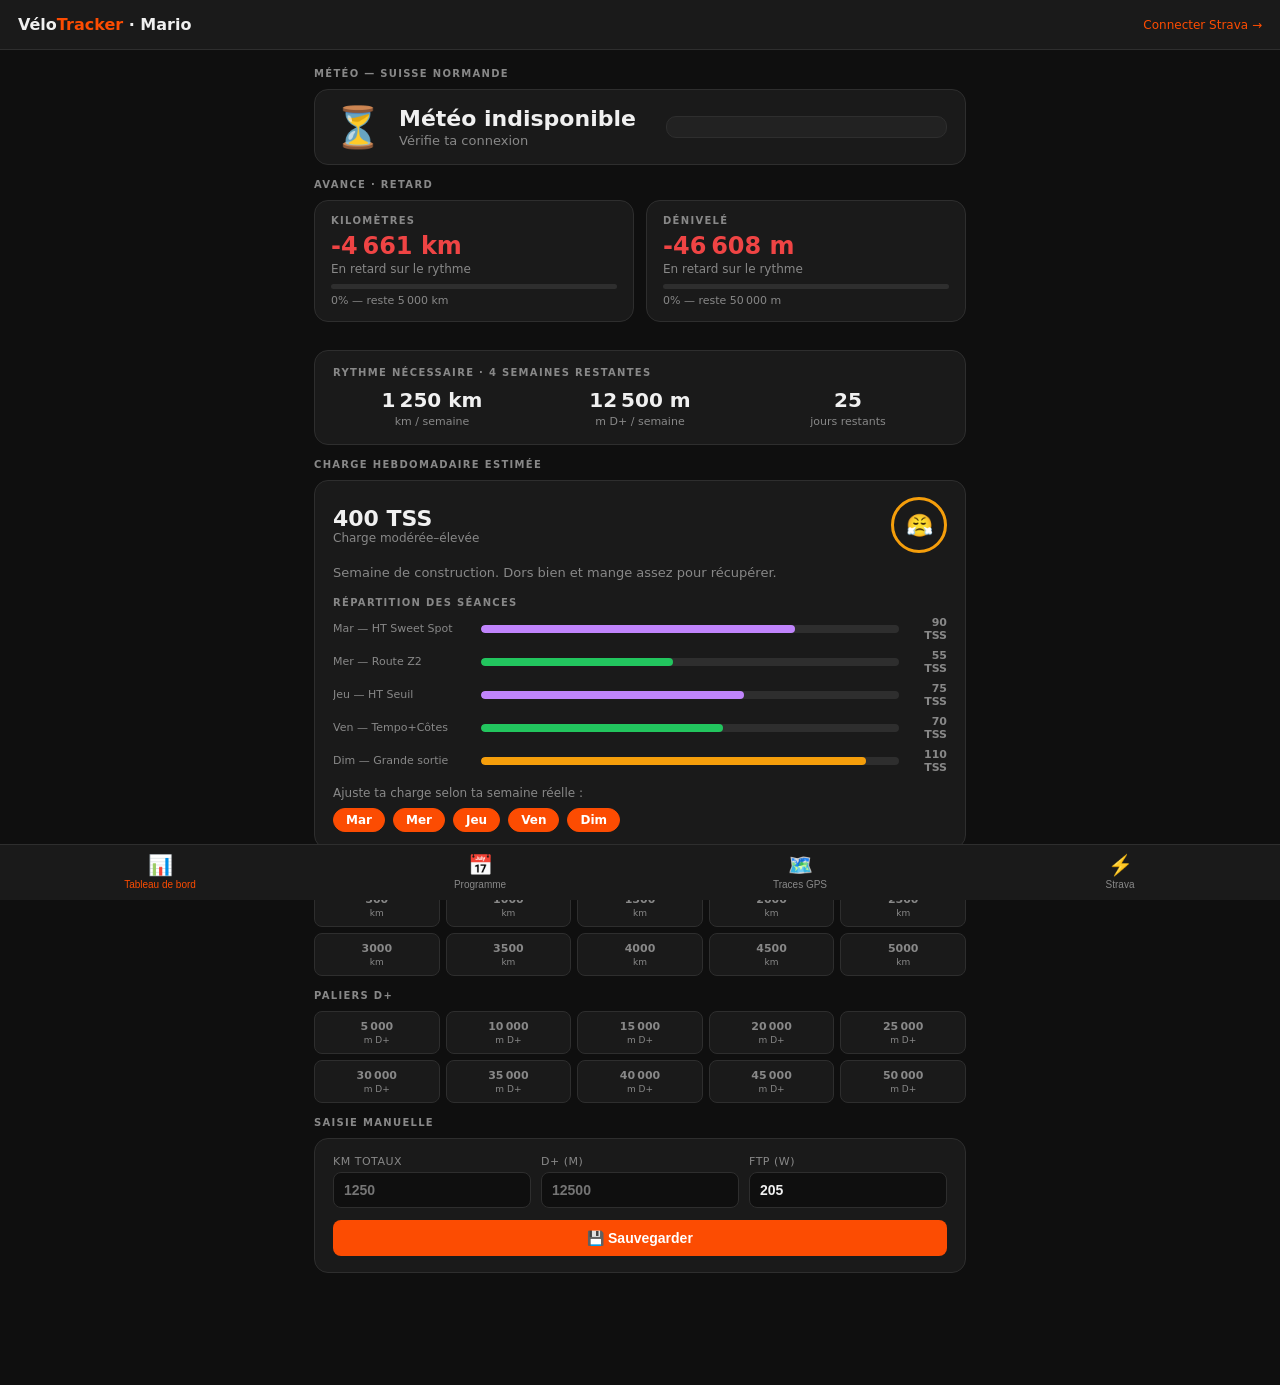
==== Index.html @ e35e1cd3 "Add files via upload" ====
<!DOCTYPE html>
<html lang="fr">
<head>
<meta charset="UTF-8">
<meta name="viewport" content="width=device-width,initial-scale=1">
<title>VéloTracker · Mario</title>
<style>
:root{
  --orange:#FC4C02;--od:#c93a00;
  --bg:#0f0f0f;--card:#1a1a1a;--card2:#222;
  --border:#2e2e2e;--text:#f0f0f0;--muted:#888;
  --green:#22c55e;--blue:#3b82f6;--yellow:#f59e0b;--purple:#c084fc;--red:#ef4444;
}
*{box-sizing:border-box;margin:0;padding:0}
body{background:var(--bg);color:var(--text);font-family:'Segoe UI',system-ui,sans-serif;min-height:100vh;padding-bottom:80px}
a{color:inherit;text-decoration:none}

/* NAV */
.nav{position:fixed;bottom:0;left:0;right:0;background:var(--card);border-top:1px solid var(--border);display:flex;z-index:100}
.nav-item{flex:1;display:flex;flex-direction:column;align-items:center;justify-content:center;padding:10px 4px;font-size:10px;color:var(--muted);cursor:pointer;transition:color .15s;gap:4px;border:none;background:transparent}
.nav-item.active{color:var(--orange)}
.nav-icon{font-size:20px;line-height:1}

/* HEADER */
.hdr{background:var(--card);border-bottom:1px solid var(--border);padding:15px 18px;display:flex;align-items:center;justify-content:space-between;position:sticky;top:0;z-index:50}
.hdr h1{font-size:16px;font-weight:700}.hdr h1 span{color:var(--orange)}
.hdr-right{display:flex;align-items:center;gap:10px}

/* CONTAINER */
.c{max-width:680px;margin:0 auto;padding:18px 14px}

/* SECTION TITLE */
.st{font-size:10px;font-weight:800;color:var(--muted);text-transform:uppercase;letter-spacing:1.3px;margin-bottom:10px}

/* CARD */
.card{background:var(--card);border:1px solid var(--border);border-radius:14px;padding:16px 18px;margin-bottom:14px}

/* PROGRESS */
.prog-bar{height:5px;background:var(--border);border-radius:99px;overflow:hidden;margin-top:8px}
.prog-fill{height:100%;border-radius:99px;transition:width .6s}
.fill-km{background:var(--yellow)}.fill-dp{background:var(--blue)}.fill-g{background:var(--green)}

/* BADGE */
.badge{display:inline-block;padding:2px 9px;border-radius:99px;font-size:11px;font-weight:700}
.badge-ht{background:#1a0f28;color:var(--purple)}
.badge-route{background:#0a1a10;color:var(--green)}
.badge-off{background:#1c1c1c;color:var(--muted)}
.badge-big{background:#1a1400;color:var(--yellow)}

/* FTP ZONES */
.fz{display:inline-block;padding:1px 7px;border-radius:4px;font-size:11px;font-weight:700;margin-left:3px}
.z1{background:#111;color:var(--muted)}.z2{background:#0a1a10;color:var(--green)}
.z3{background:#1a1500;color:var(--yellow)}.z4{background:#1a0e00;color:#fb923c}.z5{background:#1a0505;color:#f87171}

/* BUTTON */
.btn{background:transparent;border:1px solid var(--border);color:var(--text);border-radius:8px;padding:8px 14px;font-size:13px;cursor:pointer;transition:all .2s;display:inline-flex;align-items:center;gap:6px}
.btn:hover{border-color:var(--orange);color:var(--orange)}
.btn-primary{background:var(--orange);color:#fff;border:none;border-radius:8px;padding:10px 18px;font-size:14px;font-weight:700;cursor:pointer}
.btn-primary:hover{background:var(--od)}
.btn-full{width:100%;justify-content:center}

/* INPUT */
.inp-group label{font-size:11px;color:var(--muted);display:block;margin-bottom:4px;text-transform:uppercase;letter-spacing:.5px}
.inp-group input{width:100%;background:var(--bg);border:1px solid var(--border);border-radius:8px;padding:9px 10px;color:var(--text);font-size:14px;font-weight:600}
.inp-group input:focus{outline:none;border-color:var(--orange)}

/* GRID */
.g2{display:grid;grid-template-columns:1fr 1fr;gap:12px}
.g3{display:grid;grid-template-columns:repeat(3,1fr);gap:10px}

/* STEP */
.step{display:flex;gap:10px;padding:9px 0;border-bottom:1px solid var(--border)}
.step:last-child{border-bottom:none}
.step-n{width:22px;height:22px;border-radius:50%;background:var(--border);display:flex;align-items:center;justify-content:center;font-size:11px;font-weight:700;color:var(--muted);flex-shrink:0;margin-top:2px}
.step-b .step-t{font-size:13px;font-weight:600;margin-bottom:3px}
.step-b .step-d{font-size:12px;color:var(--muted);line-height:1.55}

/* TABS */
.tabs{display:flex;border-bottom:1px solid var(--border)}
.tab-btn{flex:1;padding:10px;font-size:12px;font-weight:600;color:var(--muted);background:transparent;border:none;cursor:pointer;border-bottom:2px solid transparent;margin-bottom:-1px}
.tab-btn.active{color:var(--text);border-bottom-color:var(--orange)}
.tab-pane{display:none;padding:14px 0}.tab-pane.active{display:block}

/* ERROR */
.err{background:#1a0505;border:1px solid #5a1a1a;color:#f87171;border-radius:8px;padding:10px 14px;font-size:13px;margin-bottom:12px;display:none}
.err.on{display:block}

/* CHIPS */
.chip-row{display:flex;flex-wrap:wrap;gap:6px;margin-bottom:12px}
.chip{padding:4px 12px;border-radius:99px;font-size:12px;font-weight:600;cursor:pointer;border:1px solid var(--border);color:var(--muted);transition:all .15s;background:transparent}
.chip.active{background:var(--orange);border-color:var(--orange);color:#fff}

/* PAGES */
.page{display:none}
.page.active{display:block}

@media(max-width:480px){.g2{grid-template-columns:1fr}.g3{grid-template-columns:1fr 1fr}}
</style>
</head>
<body>

<!-- ══════════════════════════════════════════
     PAGE 1 : TABLEAU DE BORD
══════════════════════════════════════════ -->
<div id="page-dashboard" class="page active">
<header class="hdr">
  <h1>Vélo<span>Tracker</span> · Mario</h1>
  <div class="hdr-right">
    <span id="hdr-strava" style="font-size:12px;color:var(--muted)"></span>
  </div>
</header>
<div class="c">

  <div class="st">Météo — Suisse Normande</div>
  <div class="card" id="weather-card" style="display:flex;align-items:center;gap:16px;flex-wrap:wrap">
    <div id="weather-icon" style="font-size:40px;line-height:1">⏳</div>
    <div style="flex:1;min-width:160px">
      <div id="weather-main" style="font-size:22px;font-weight:700">Chargement…</div>
      <div id="weather-sub" style="font-size:13px;color:var(--muted);margin-top:2px"></div>
    </div>
    <div id="weather-advice" style="background:var(--card2);border:1px solid var(--border);border-radius:10px;padding:10px 14px;font-size:13px;flex:1;min-width:180px;line-height:1.5"></div>
  </div>

  <div class="st">Avance · Retard</div>
  <div class="g2" style="margin-bottom:14px">
    <div class="card" style="padding:14px 16px">
      <div class="st" style="margin-bottom:6px">Kilomètres</div>
      <div style="font-size:24px;font-weight:700" id="pace-km-val">—</div>
      <div style="font-size:12px;color:var(--muted);margin-top:2px" id="pace-km-lab"></div>
      <div class="prog-bar"><div class="prog-fill fill-km" id="pb-km" style="width:0%"></div></div>
      <div style="font-size:11px;color:var(--muted);margin-top:5px" id="pb-km-pct"></div>
    </div>
    <div class="card" style="padding:14px 16px">
      <div class="st" style="margin-bottom:6px">Dénivelé</div>
      <div style="font-size:24px;font-weight:700" id="pace-dp-val">—</div>
      <div style="font-size:12px;color:var(--muted);margin-top:2px" id="pace-dp-lab"></div>
      <div class="prog-bar"><div class="prog-fill fill-dp" id="pb-dp" style="width:0%"></div></div>
      <div style="font-size:11px;color:var(--muted);margin-top:5px" id="pb-dp-pct"></div>
    </div>
  </div>

  <div class="card">
    <div class="st">Rythme nécessaire · <span id="wl-weeks">30</span> semaines restantes</div>
    <div class="g3">
      <div style="text-align:center">
        <div style="font-size:20px;font-weight:700" id="r-km">—</div>
        <div style="font-size:11px;color:var(--muted);margin-top:3px">km / semaine</div>
      </div>
      <div style="text-align:center">
        <div style="font-size:20px;font-weight:700" id="r-dp">—</div>
        <div style="font-size:11px;color:var(--muted);margin-top:3px">m D+ / semaine</div>
      </div>
      <div style="text-align:center">
        <div style="font-size:20px;font-weight:700" id="r-days">—</div>
        <div style="font-size:11px;color:var(--muted);margin-top:3px">jours restants</div>
      </div>
    </div>
  </div>

  <div class="st">Charge hebdomadaire estimée</div>
  <div class="card" id="fatigue-card">
    <div style="display:flex;align-items:center;justify-content:space-between;margin-bottom:10px">
      <div>
        <div style="font-size:22px;font-weight:700" id="tss-val">400 TSS</div>
        <div style="font-size:12px;color:var(--muted)" id="tss-label">Charge modérée</div>
      </div>
      <div style="width:56px;height:56px;border-radius:50%;display:flex;align-items:center;justify-content:center;font-size:22px;font-weight:800;border:3px solid" id="fatigue-circle">😐</div>
    </div>
    <div style="font-size:13px;color:var(--muted);line-height:1.5" id="tss-tip"></div>
    <div style="margin-top:14px">
      <div class="st" style="margin-bottom:8px">Répartition des séances</div>
      <div id="tss-bars"></div>
    </div>
    <div style="margin-top:12px;font-size:12px;color:var(--muted)">
      Ajuste ta charge selon ta semaine réelle :
      <div style="display:flex;gap:8px;margin-top:8px;flex-wrap:wrap" id="week-chips"></div>
    </div>
  </div>

  <div class="st">Paliers km</div>
  <div id="pal-km" style="display:grid;grid-template-columns:repeat(5,1fr);gap:6px;margin-bottom:14px"></div>
  <div class="st">Paliers D+</div>
  <div id="pal-dp" style="display:grid;grid-template-columns:repeat(5,1fr);gap:6px;margin-bottom:14px"></div>

  <div class="st">Saisie manuelle</div>
  <div class="card">
    <div class="g3" style="margin-bottom:12px">
      <div class="inp-group"><label>Km totaux</label><input type="number" id="i-km" placeholder="1250"></div>
      <div class="inp-group"><label>D+ (m)</label><input type="number" id="i-dp" placeholder="12500"></div>
      <div class="inp-group"><label>FTP (W)</label><input type="number" id="i-ftp" placeholder="205"></div>
    </div>
    <button class="btn-primary btn-full" id="save-btn" onclick="saveManual()">💾 Sauvegarder</button>
  </div>

  <div id="success" style="display:none;background:#0a2a0a;border:1px solid var(--green);border-radius:14px;padding:22px;text-align:center;margin-bottom:14px">
    <div style="font-size:20px;color:var(--green);font-weight:700;margin-bottom:6px">🏆 Double objectif atteint !</div>
    <div style="font-size:13px;color:#a3e7b8">5 000 km ET 50 000 m D+ — commande le vélo.</div>
  </div>
</div>
</div>

<!-- ══════════════════════════════════════════
     PAGE 2 : PROGRAMME
══════════════════════════════════════════ -->
<div id="page-programme" class="page">
<header class="hdr">
  <h1>Programme <span>hebdo</span></h1>
  <div class="hdr-right">
    <span style="font-size:12px;color:var(--muted)" id="hdr-ftp">FTP : 205W</span>
  </div>
</header>
<div class="c">
  <div class="st">FTP actuelle</div>
  <div class="card" style="display:flex;align-items:center;gap:12px;margin-bottom:16px">
    <input type="number" id="ftp-inp" placeholder="205" style="width:100px;background:var(--bg);border:1px solid var(--border);border-radius:8px;padding:8px 10px;color:var(--text);font-size:16px;font-weight:700">
    <button class="btn" onclick="updateFtp()">Mettre à jour</button>
    <span style="font-size:12px;color:var(--muted)">Toutes les zones se recalculent</span>
  </div>
  <div class="st">Séances de la semaine</div>
  <div id="program"></div>
</div>
</div>

<!-- ══════════════════════════════════════════
     PAGE 3 : TRACES GPS
══════════════════════════════════════════ -->
<div id="page-traces" class="page">
<header class="hdr">
  <h1>Traces <span>GPS</span></h1>
  <div class="hdr-right">
    <span style="font-size:12px;color:var(--muted)">Suisse Normande</span>
  </div>
</header>
<div class="c">
  <div style="display:flex;gap:8px;margin-bottom:16px;flex-wrap:wrap">
    <button class="chip active" onclick="filterTraces('all',this)">Toutes</button>
    <button class="chip" onclick="filterTraces('endurance',this)">Endurance Z2</button>
    <button class="chip" onclick="filterTraces('tempo',this)">Tempo / Côtes</button>
    <button class="chip" onclick="filterTraces('grande',this)">Grande sortie</button>
    <button class="chip" onclick="filterTraces('montagne',this)">Montagne</button>
  </div>
  <div id="traces-list"></div>
</div>
</div>

<!-- ══════════════════════════════════════════
     PAGE 4 : STRAVA
══════════════════════════════════════════ -->
<div id="page-strava" class="page">
<header class="hdr">
  <h1>Connexion <span>Strava</span></h1>
</header>
<div class="c">
  <div id="strava-err" class="err"></div>

  <div id="section-connect">
    <div class="card" style="margin-bottom:14px">
      <div style="display:flex;align-items:center;gap:14px;margin-bottom:16px">
        <div style="width:48px;height:48px;background:#1a0a00;border-radius:12px;display:flex;align-items:center;justify-content:center;font-size:26px">🔗</div>
        <div>
          <div style="font-size:15px;font-weight:700">Connecter ton compte Strava</div>
          <div style="font-size:13px;color:var(--muted);margin-top:2px">Synchronise automatiquement km + D+</div>
        </div>
      </div>
      <div style="background:var(--card2);border-radius:10px;padding:14px;margin-bottom:16px;font-size:13px;color:var(--muted);line-height:1.6">
        <div style="font-weight:600;color:var(--text);margin-bottom:6px">Étapes pour obtenir les clés :</div>
        1. Va sur <a href="https://www.strava.com/settings/api" target="_blank" style="color:var(--orange)">strava.com/settings/api</a><br>
        2. Crée ou ouvre ton app "Mon Tracker"<br>
        3. Dans <em>Authorization Callback Domain</em>, mets l'adresse de ce site<br>
        4. Copie le <strong style="color:var(--text)">Client ID</strong> et le <strong style="color:var(--text)">Client Secret</strong>
      </div>
      <div class="inp-group" style="margin-bottom:12px"><label>Client ID</label><input type="text" id="cid" placeholder="ex: 123456"></div>
      <div class="inp-group" style="margin-bottom:16px"><label>Client Secret</label><input type="password" id="csec" placeholder="Colle le secret ici"></div>
      <button class="btn-primary btn-full" onclick="startOAuth()">Autoriser sur Strava →</button>
    </div>
    <div style="font-size:12px;color:var(--muted);text-align:center;line-height:1.6">
      Tes clés sont stockées <strong>uniquement sur ton téléphone</strong>.<br>
      Elles ne sont jamais envoyées ailleurs que vers Strava.
    </div>
  </div>

  <div id="section-connected" style="display:none">
    <div class="card" style="margin-bottom:14px">
      <div style="display:flex;align-items:center;gap:14px;margin-bottom:14px">
        <div style="width:48px;height:48px;background:#0a1a0a;border-radius:12px;display:flex;align-items:center;justify-content:center;font-size:26px">✅</div>
        <div>
          <div style="font-size:15px;font-weight:700;color:var(--green)">Strava connecté</div>
          <div style="font-size:13px;color:var(--muted);margin-top:2px" id="athlete-label">Chargement…</div>
        </div>
      </div>
      <div style="display:grid;grid-template-columns:1fr 1fr;gap:10px;margin-bottom:14px">
        <div style="background:var(--card2);border-radius:10px;padding:12px;text-align:center">
          <div style="font-size:22px;font-weight:700;color:var(--yellow)" id="s-km">—</div>
          <div style="font-size:11px;color:var(--muted);margin-top:2px">km en 2026</div>
        </div>
        <div style="background:var(--card2);border-radius:10px;padding:12px;text-align:center">
          <div style="font-size:22px;font-weight:700;color:var(--blue)" id="s-dp">—</div>
          <div style="font-size:11px;color:var(--muted);margin-top:2px">m D+ en 2026</div>
        </div>
      </div>
      <div style="font-size:12px;color:var(--muted);margin-bottom:14px;text-align:center" id="s-last-sync">Jamais synchronisé</div>
      <div style="display:flex;gap:10px">
        <button class="btn btn-full" id="sync-btn" onclick="doSync()" style="flex:2">↻ Synchroniser maintenant</button>
        <button class="btn" onclick="disconnect()" style="color:var(--red);border-color:#3a1a1a;flex:1">Déconnecter</button>
      </div>
    </div>
    <div style="font-size:13px;color:var(--muted);line-height:1.6;background:var(--card);border:1px solid var(--border);border-radius:12px;padding:14px">
      <strong style="color:var(--text)">Données comptabilisées :</strong> Ride · VirtualRide · GravelRide · MountainBikeRide<br>
      <strong style="color:var(--text)">Période :</strong> 1er janvier 2026 → aujourd'hui
    </div>
  </div>
</div>
</div>

<!-- ══════════════════════════════════════════
     NAVIGATION FIXE
══════════════════════════════════════════ -->
<nav class="nav">
  <button class="nav-item active" id="nav-dashboard" onclick="showPage('dashboard')">
    <span class="nav-icon">📊</span>Tableau de bord
  </button>
  <button class="nav-item" id="nav-programme" onclick="showPage('programme')">
    <span class="nav-icon">📅</span>Programme
  </button>
  <button class="nav-item" id="nav-traces" onclick="showPage('traces')">
    <span class="nav-icon">🗺️</span>Traces GPS
  </button>
  <button class="nav-item" id="nav-strava" onclick="showPage('strava')">
    <span class="nav-icon">⚡</span>Strava
  </button>
</nav>

<!-- ══════════════════════════════════════════
     SHARED JS (reconstitué + logique pages)
══════════════════════════════════════════ -->
<script>
// ── CONSTANTS ────────────────────────────────────────────
const TARGET_KM = 5000;
const TARGET_DP = 50000;
const DEADLINE = new Date('2026-12-31');
const START = new Date('2026-01-01');

// ── STATE ────────────────────────────────────────────────
let S = {km:0, dp:0, ftp:205, strava_token:null, strava_refresh:null,
         strava_expires:null, strava_athlete:null, strava_client_id:null,
         strava_client_secret:null, last_sync:null};

function loadState(){
  try{ const r=localStorage.getItem('velotacker'); if(r) S={...S,...JSON.parse(r)}; }catch(e){}
}
function saveState(){
  try{ localStorage.setItem('velotacker',JSON.stringify(S)); }catch(e){}
}

// ── UTILS ─────────────────────────────────────────────────
function fmt(n){ return Math.round(n).toLocaleString('fr-FR'); }
function pct(v,t){ return Math.min(100,Math.round(v/t*100)); }
function w(ftp,pct){ return Math.round(ftp*pct/100)+'W'; }

function weeksLeft(){
  const now=new Date();
  const diff=(DEADLINE-now)/(1000*60*60*24*7);
  return Math.max(1,Math.round(diff));
}
function daysToDeadline(){
  const diff=(DEADLINE-new Date())/(1000*60*60*24);
  return Math.max(0,Math.round(diff));
}
function daysSinceStart(){
  const diff=(new Date()-START)/(1000*60*60*24);
  return Math.max(1,diff);
}
function totalDays(){ return (DEADLINE-START)/(1000*60*60*24); }

function paceKm(){
  const expected = TARGET_KM * (daysSinceStart()/totalDays());
  return S.km - expected;
}
function paceDp(){
  const expected = TARGET_DP * (daysSinceStart()/totalDays());
  return S.dp - expected;
}

function fatigueLevel(tss){
  if(tss < 200) return {label:'Légère', color:'var(--green)', tip:'Charge très légère. Tu peux ajouter une séance ou intensifier.'};
  if(tss < 300) return {label:'Modérée', color:'var(--green)', tip:'Bonne charge d\'entretien. Idéal pour progresser sans se surmener.'};
  if(tss < 450) return {label:'Modérée–Élevée', color:'var(--yellow)', tip:'Semaine de construction. Dors bien et mange assez pour récupérer.'};
  if(tss < 600) return {label:'Élevée', color:'var(--orange)', tip:'Semaine chargée. Surveille la fatigue, prévoir une semaine allégée après.'};
  return {label:'Très élevée', color:'var(--red)', tip:'⚠️ Surcharge. Risque de surentraînement. Réduis la charge ou prends un jour off.'};
}

// ── STRAVA SYNC ───────────────────────────────────────────
async function refreshIfNeeded(){
  if(!S.strava_token) return false;
  if(S.strava_expires && Date.now()/1000 < S.strava_expires-60) return true;
  if(!S.strava_refresh || !S.strava_client_id || !S.strava_client_secret) return false;
  try{
    const r=await fetch('https://www.strava.com/oauth/token',{method:'POST',
      headers:{'Content-Type':'application/json'},
      body:JSON.stringify({client_id:S.strava_client_id,client_secret:S.strava_client_secret,
        refresh_token:S.strava_refresh,grant_type:'refresh_token'})});
    const d=await r.json();
    if(!d.access_token) return false;
    S.strava_token=d.access_token; S.strava_refresh=d.refresh_token;
    S.strava_expires=d.expires_at; saveState();
    return true;
  }catch(e){ return false; }
}

async function syncStrava(onProgress){
  const ok=await refreshIfNeeded();
  if(!ok) throw new Error('Token invalide ou expiré. Reconnecte Strava.');
  let page=1, totalKm=0, totalDp=0, count=0;
  const after=Math.floor(new Date('2026-01-01').getTime()/1000);
  const types=['Ride','VirtualRide','GravelRide','MountainBikeRide'];
  while(true){
    const r=await fetch(`https://www.strava.com/api/v3/athlete/activities?after=${after}&per_page=100&page=${page}`,
      {headers:{Authorization:'Bearer '+S.strava_token}});
    const acts=await r.json();
    if(!Array.isArray(acts)||acts.length===0) break;
    acts.forEach(a=>{ if(types.includes(a.type)){ totalKm+=a.distance/1000; totalDp+=a.total_elevation_gain; count++; } });
    if(onProgress) onProgress(count);
    if(acts.length<100) break;
    page++;
  }
  S.km=Math.round(totalKm*10)/10;
  S.dp=Math.round(totalDp);
  S.last_sync=Date.now();
  saveState();
  return true;
}

// ── NAVIGATION ────────────────────────────────────────────
const PAGES = ['dashboard','programme','traces','strava'];
let currentPage = 'dashboard';

function showPage(id){
  PAGES.forEach(p=>{
    document.getElementById('page-'+p).classList.toggle('active', p===id);
    document.getElementById('nav-'+p).classList.toggle('active', p===id);
  });
  currentPage = id;
  // Lazy init
  if(id==='programme') initProgramme();
  if(id==='traces') renderTraces();
  if(id==='strava') initStrava();
  if(id==='dashboard') renderDashboard();
}

// ── DASHBOARD ─────────────────────────────────────────────
const SESSIONS = [
  {name:'Mar — HT Sweet Spot', tss:90, color:'var(--purple)'},
  {name:'Mer — Route Z2', tss:55, color:'var(--green)'},
  {name:'Jeu — HT Seuil', tss:75, color:'var(--purple)'},
  {name:'Ven — Tempo+Côtes', tss:70, color:'var(--green)'},
  {name:'Dim — Grande sortie', tss:110, color:'var(--yellow)'},
];
let activeWeek = [0,1,2,3,4];

function renderFatigue(){
  const total = activeWeek.reduce((s,i)=>s+SESSIONS[i].tss,0);
  const lvl = fatigueLevel(total);
  document.getElementById('tss-val').textContent = total+' TSS';
  document.getElementById('tss-label').textContent = 'Charge '+lvl.label.toLowerCase();
  document.getElementById('tss-tip').textContent = lvl.tip;
  const circle = document.getElementById('fatigue-circle');
  circle.style.borderColor = lvl.color;
  circle.textContent = total<300?'😊':total<400?'💪':total<500?'😤':'🔥';

  const bars = document.getElementById('tss-bars');
  const maxTss = 120;
  bars.innerHTML = SESSIONS.map((s,i)=>{
    const on = activeWeek.includes(i);
    return `<div style="display:flex;align-items:center;gap:8px;margin-bottom:7px;opacity:${on?1:0.35}">
      <div style="font-size:11px;color:var(--muted);width:140px;white-space:nowrap;overflow:hidden;text-overflow:ellipsis">${s.name}</div>
      <div style="flex:1;height:8px;background:var(--border);border-radius:99px;overflow:hidden">
        <div style="height:100%;width:${on?Math.round(s.tss/maxTss*100):0}%;background:${s.color};border-radius:99px;transition:width .4s"></div>
      </div>
      <div style="font-size:11px;font-weight:700;color:var(--muted);width:40px;text-align:right">${on?s.tss:0} TSS</div>
    </div>`;
  }).join('');

  const chips = document.getElementById('week-chips');
  chips.innerHTML = SESSIONS.map((s,i)=>`
    <div class="chip ${activeWeek.includes(i)?'active':''}" onclick="toggleSession(${i})">${s.name.split('—')[0].trim()}</div>
  `).join('');
}

function toggleSession(i){
  if(activeWeek.includes(i)) activeWeek=activeWeek.filter(x=>x!==i);
  else activeWeek.push(i);
  renderFatigue();
}

function renderPace(){
  const km=S.km, dp=S.dp, wl=weeksLeft();
  const pkm=paceKm(), pdp=paceDp();

  const pkmEl=document.getElementById('pace-km-val');
  pkmEl.textContent=(pkm>=0?'+':'')+fmt(pkm)+' km';
  pkmEl.style.color=pkm>=0?'var(--green)':'var(--red)';
  document.getElementById('pace-km-lab').textContent=pkm>=0?'En avance sur le rythme':'En retard sur le rythme';
  document.getElementById('pb-km').style.width=pct(km,TARGET_KM)+'%';
  document.getElementById('pb-km-pct').textContent=pct(km,TARGET_KM)+'% — reste '+fmt(TARGET_KM-km)+' km';

  const pdpEl=document.getElementById('pace-dp-val');
  pdpEl.textContent=(pdp>=0?'+':'')+fmt(pdp)+' m';
  pdpEl.style.color=pdp>=0?'var(--green)':'var(--red)';
  document.getElementById('pace-dp-lab').textContent=pdp>=0?'En avance sur le rythme':'En retard sur le rythme';
  document.getElementById('pb-dp').style.width=pct(dp,TARGET_DP)+'%';
  document.getElementById('pb-dp-pct').textContent=pct(dp,TARGET_DP)+'% — reste '+fmt(TARGET_DP-dp)+' m';

  document.getElementById('wl-weeks').textContent=wl;
  document.getElementById('r-km').textContent=fmt(Math.ceil((TARGET_KM-km)/wl))+' km';
  document.getElementById('r-dp').textContent=fmt(Math.ceil((TARGET_DP-dp)/wl))+' m';
  document.getElementById('r-days').textContent=daysToDeadline();

  const ke=document.getElementById('pal-km'), de=document.getElementById('pal-dp');
  ke.innerHTML=''; de.innerHTML='';
  for(let i=1;i<=10;i++){
    const v=i*500,done=km>=v;
    ke.innerHTML+=`<div style="background:var(--card);border:1px solid ${done?'var(--green)':'var(--border)'};border-radius:8px;padding:8px 4px;text-align:center;${done?'background:#0a1a10':''}"><div style="font-size:11px;font-weight:700;color:${done?'var(--green)':'var(--muted)'}">${v}</div><div style="font-size:9px;color:var(--muted);margin-top:2px">${done?'✓':'km'}</div></div>`;
  }
  for(let i=1;i<=10;i++){
    const v=i*5000,done=dp>=v;
    de.innerHTML+=`<div style="background:var(--card);border:1px solid ${done?'var(--green)':'var(--border)'};border-radius:8px;padding:8px 4px;text-align:center;${done?'background:#0a1a10':''}"><div style="font-size:11px;font-weight:700;color:${done?'var(--green)':'var(--muted)'}">${fmt(v)}</div><div style="font-size:9px;color:var(--muted);margin-top:2px">${done?'✓':'m D+'}</div></div>`;
  }

  if(km>=TARGET_KM&&dp>=TARGET_DP) document.getElementById('success').style.display='block';

  const hdrs=document.getElementById('hdr-strava');
  if(S.strava_token) hdrs.textContent=S.last_sync?'Strava ✓ · '+new Date(S.last_sync).toLocaleDateString('fr-FR',{day:'numeric',month:'short'}):'Strava connecté';
  else hdrs.innerHTML='<span style="color:var(--orange);cursor:pointer" onclick="showPage(\'strava\')">Connecter Strava →</span>';

  document.getElementById('i-km').value=S.km||'';
  document.getElementById('i-dp').value=S.dp||'';
  document.getElementById('i-ftp').value=S.ftp||'';
}

function renderDashboard(){
  renderPace();
  renderFatigue();
}

function saveManual(){
  const km=parseFloat(document.getElementById('i-km').value)||S.km;
  const dp=parseFloat(document.getElementById('i-dp').value)||S.dp;
  const ftp=parseFloat(document.getElementById('i-ftp').value)||S.ftp;
  S={...S,km,dp,ftp};
  saveState(); renderPace(); renderFatigue();
  const btn=document.getElementById('save-btn');
  btn.textContent='✓ Sauvegardé !';
  setTimeout(()=>btn.textContent='💾 Sauvegarder',1500);
}

async function loadWeather(){
  try{
    const r=await fetch('https://api.open-meteo.com/v1/forecast?latitude=48.924&longitude=-0.474&current=temperature_2m,apparent_temperature,precipitation,windspeed_10m,weathercode&timezone=Europe/Paris&forecast_days=1');
    const d=await r.json();
    const c=d.current;
    const temp=Math.round(c.temperature_2m), feel=Math.round(c.apparent_temperature);
    const wind=Math.round(c.windspeed_10m), rain=c.precipitation, code=c.weathercode;
    const icons={0:'☀️',1:'🌤',2:'⛅',3:'☁️',45:'🌫',48:'🌫',51:'🌦',53:'🌦',55:'🌧',61:'🌧',63:'🌧',65:'🌧',71:'❄️',73:'❄️',75:'❄️',80:'🌦',81:'🌧',82:'⛈',95:'⛈'};
    const labels={0:'Ciel dégagé',1:'Peu nuageux',2:'Partiellement nuageux',3:'Couvert',45:'Brouillard',51:'Bruine légère',53:'Bruine',55:'Bruine forte',61:'Pluie légère',63:'Pluie modérée',65:'Pluie forte',80:'Averses légères',81:'Averses',82:'Averses fortes',95:'Orage'};
    document.getElementById('weather-icon').textContent=icons[code]||'🌡';
    document.getElementById('weather-main').textContent=temp+'°C · '+(labels[code]||'Conditions variables');
    document.getElementById('weather-sub').textContent=`Ressenti ${feel}°C · Vent ${wind} km/h · Pluie ${rain} mm`;
    let advice='';
    if(rain>0.5||[61,63,65,80,81,82,95].includes(code)) advice='🧥 Cape de pluie obligatoire. Évite les sorties longues, préfère le home trainer aujourd\'hui.';
    else if(temp<5) advice='🧤 Gants chauds + couvre-chaussures + veste coupe-vent. Couche thermique sous le maillot.';
    else if(temp<10) advice='🧤 Gants légers + manchettes + coupe-vent. Veste sur le retour si longue sortie.';
    else if(temp<15) advice='🦺 Veste légère ou gilet. Manchettes en option. Bas longs conseillés.';
    else if(temp<20) advice='👕 Maillot manches longues ou veste coupe-vent très légère. Cuissard classique.';
    else advice='👕 Maillot manches courtes + cuissard. Crème solaire si >2h de sortie.';
    if(wind>35) advice+=' ⚠️ Vent fort — attention aux descentes.';
    document.getElementById('weather-advice').textContent=advice;
  }catch(e){
    document.getElementById('weather-main').textContent='Météo indisponible';
    document.getElementById('weather-sub').textContent='Vérifie ta connexion';
    document.getElementById('weather-advice').textContent='';
  }
}

// ── PROGRAMME ─────────────────────────────────────────────
let programmeInit = false;
function initProgramme(){
  if(programmeInit) return;
  programmeInit = true;
  document.getElementById('ftp-inp').value = S.ftp||205;
  document.getElementById('hdr-ftp').textContent='FTP : '+(S.ftp||205)+'W';
  renderProgram(S.ftp||205);
}

function updateFtp(){
  const v=parseFloat(document.getElementById('ftp-inp').value);
  if(!v) return;
  S.ftp=v; saveState();
  document.getElementById('hdr-ftp').textContent='FTP : '+v+'W';
  programmeInit=false; renderProgram(v); programmeInit=true;
}

function stepsHtml(steps){
  return steps.map((s,i)=>`
    <div class="step">
      <div class="step-n">${i+1}</div>
      <div class="step-b"><div class="step-t">${s.t}</div><div class="step-d">${s.d}</div></div>
    </div>`).join('');
}

function renderProgram(ftp){
  const days=[
    {id:'lun',name:'Lundi',sub:'Récupération',type:'off',badge:null,tss:0,
     only:[{t:'Repos ou récup active',d:'Marche, étirements, foam roller. Aucun effort vélo.'}]},
    {id:'mar',name:'Mardi',sub:'Sweet Spot + VO2max',type:'ht',badge:'55 min',tss:90,
     ht:[
       {t:'Échauffement 10 min',d:`Z1→Z2 progressif. Cadence 85–90 rpm. <span class="fz z2">56–75% = ${w(ftp,65)}</span>`},
       {t:'Sweet Spot × 2 blocs de 15 min',d:`Récup 5 min entre. Maintiens <span class="fz z4">88–93% = ${w(ftp,90)}</span>. Cadence 88–92 rpm.`},
       {t:'VO2max × 4 répétitions de 4 min',d:`Récup 3 min. <span class="fz z5">108–115% = ${w(ftp,111)}</span>. Effort inconfortable, cadence libre.`},
       {t:'Retour au calme 5 min',d:`<span class="fz z1">${w(ftp,50)}</span>. Respiration qui redescend.`}
     ],
     ext:[
       {t:'Échauffement 15 min',d:`Route vers le secteur côtes. <span class="fz z2">56–70% = ${w(ftp,63)}</span>`},
       {t:'2 montées longues (10–15 min)',d:`Côte vers Clécy ou St-Rémy. Maintiens <span class="fz z4">88–93% = ${w(ftp,90)}</span>. Redescends doucement entre les deux.`},
       {t:'4 sprints-côte de 2–3 min',d:`Bosse plus raide. <span class="fz z5">110%+ = ${w(ftp,111)}</span> en montant, récup en redescendant.`},
       {t:'Retour base 15–20 min',d:'Z2 pour rentrer. Total ~50–60 km, 500–600 m D+.'}
     ]},
    {id:'mer',name:'Mercredi',sub:'Endurance Z2',type:'route',badge:'40–50 km',tss:55,
     only:[
       {t:'Z2 pur sur tout le trajet',d:`<span class="fz z2">56–75% = ${w(ftp,65)}</span>. Cadence 85–95 rpm. Peux-tu tenir une conversation ? C'est bon.`},
       {t:'Côtes : ne dépasse pas Z3',d:`<span class="fz z3">80% max = ${w(ftp,80)}</span>. Rétrograde si nécessaire.`},
       {t:'Itinéraires',d:'Clécy → Saint-Rémy → Thury-Harcourt (~45 km, 450 m D+) ou vallée de la Rouvre (~40 km, 380 m D+).'}
     ]},
    {id:'jeu',name:'Jeudi',sub:'Pyramide Seuil',type:'ht',badge:'50 min',tss:75,
     ht:[
       {t:'Échauffement 8 min',d:'3 × 20 sec sprint à fond + 40 sec récup pour activer les fibres rapides.'},
       {t:'Pyramide seuil 5 – 8 – 5 min',d:`5 min <span class="fz z4">95–100% = ${w(ftp,97)}</span> · récup 4 min<br>8 min <span class="fz z4">95–105% = ${w(ftp,100)}</span> · récup 5 min<br>5 min <span class="fz z4">100–105% = ${w(ftp,102)}</span>`},
       {t:'Retour au calme 5–8 min',d:`<span class="fz z1">${w(ftp,52)}</span>. Séance la plus dure de la semaine.`}
     ],
     ext:[
       {t:'Échauffement 15 min',d:'Route jusqu\'à une montée de 8–15 min (Grimbosq, Mutrécy, Saint-Omer).'},
       {t:'Pyramide en vraie côte',d:`Monte 3 fois en durées croissantes : 5 min <span class="fz z4">${w(ftp,97)}</span> → 8 min <span class="fz z4">${w(ftp,100)}</span> → 5 min <span class="fz z4">${w(ftp,102)}</span>. Redescends en récup entre chaque.`},
       {t:'Rentre tranquillement',d:'Z1–Z2. Total ~40 km, 400–500 m D+.'}
     ]},
    {id:'ven',name:'Vendredi',sub:'Tempo + Côtes',type:'route',badge:'35–45 km',tss:70,
     only:[
       {t:'Échauffement 10 min',d:'Z1 léger pour préparer les jambes.'},
       {t:'20 min Tempo Z3',d:`Maintiens <span class="fz z3">76–90% = ${w(ftp,83)}</span>. Effort soutenu mais contrôlé.`},
       {t:'3 à 5 répétitions côtes 2–3 min',d:`<span class="fz z5">100–110% = ${w(ftp,105)}</span> en montant. Récup complète en redescendant.`},
       {t:'Retour Z1–Z2',d:'Les 10–15 derniers km tranquilles. Prépare la grande sortie dimanche.'}
     ]},
    {id:'sam',name:'Samedi',sub:'Travail — repos forcé',type:'off',badge:null,tss:0,
     only:[{t:'Journée de travail',d:'Repos cycliste. Mange bien et hydrate-toi pour la grande sortie du lendemain.'}]},
    {id:'dim',name:'Dimanche',sub:'Grande sortie',type:'big',badge:'70–90 km',tss:110,
     only:[
       {t:'2 premières heures en Z2',d:`<span class="fz z2">60–75% = ${w(ftp,67)}</span>. Résiste à l'envie de partir fort.`},
       {t:'Sur les montées',d:`Pointes jusqu'à <span class="fz z3">80–85% = ${w(ftp,82)}</span>.`},
       {t:'Ravitaillement',d:'1 barre ou gel toutes les 45 min. 750 ml eau/heure.'},
       {t:'Itinéraires suggérés',d:'Clécy → Pont-d\'Ouilly → Condé-sur-Noireau (~80 km, 850 m D+)<br>ou Boucle Méandres de l\'Orne (~70 km, 700 m D+).'}
     ]}
  ];

  const typeLabel={ht:'HT',route:'ROUTE',off:'OFF',big:'SORTIE'};
  const prog=document.getElementById('program');
  prog.innerHTML='';

  days.forEach(day=>{
    const hasVariant=!day.only;
    let detailHtml='';
    if(hasVariant){
      detailHtml=`<div class="tabs">
        <button class="tab-btn active" onclick="switchTab(event,'${day.id}','ht')">🏠 Home Trainer <span style="font-size:10px;opacity:.6">${day.tss} TSS</span></button>
        <button class="tab-btn" onclick="switchTab(event,'${day.id}','ext')">🌿 Extérieur</button>
      </div>
      <div class="tab-pane active" id="tab-${day.id}-ht" style="padding:14px 16px">${stepsHtml(day.ht)}</div>
      <div class="tab-pane" id="tab-${day.id}-ext" style="padding:14px 16px">${stepsHtml(day.ext)}</div>`;
    } else {
      detailHtml=`<div style="padding:14px 16px">${stepsHtml(day.only)}</div>`;
    }
    const tssTag=day.tss>0?`<span style="font-size:11px;color:var(--muted);margin-left:6px">${day.tss} TSS</span>`:'';
    prog.innerHTML+=`
      <div style="background:var(--card);border:1px solid var(--border);border-radius:14px;overflow:hidden;margin-bottom:10px">
        <div style="display:flex;align-items:center;padding:13px 16px;gap:11px;cursor:pointer" onclick="toggleDay('${day.id}')">
          <div class="badge badge-${day.type}" style="width:46px;text-align:center;border-radius:8px;padding:4px 0">${typeLabel[day.type]}</div>
          <div style="flex:1;min-width:0">
            <div style="font-size:14px;font-weight:600">${day.name}${tssTag}</div>
            <div style="font-size:12px;color:var(--muted);margin-top:1px">${day.sub}</div>
          </div>
          ${day.badge?`<span class="badge badge-${day.type==='big'?'big':day.type}">${day.badge}</span>`:''}
          <span id="chev-${day.id}" style="font-size:12px;color:var(--muted);transition:transform .2s">▸</span>
        </div>
        <div id="detail-${day.id}" style="display:none;border-top:1px solid var(--border)">${detailHtml}</div>
      </div>`;
  });
}

function toggleDay(id){
  const d=document.getElementById('detail-'+id);
  const c=document.getElementById('chev-'+id);
  const open=d.style.display==='none';
  d.style.display=open?'block':'none';
  c.style.transform=open?'rotate(90deg)':'';
}
function switchTab(evt,dayId,tab){
  const parent=document.getElementById('detail-'+dayId);
  parent.querySelectorAll('.tab-btn').forEach(b=>b.classList.remove('active'));
  parent.querySelectorAll('.tab-pane').forEach(p=>p.classList.remove('active'));
  evt.currentTarget.classList.add('active');
  document.getElementById('tab-'+dayId+'-'+tab).classList.add('active');
}

// ── TRACES ────────────────────────────────────────────────
const TRACES=[
  {id:'clecy-loop',cat:'endurance',name:'Boucle de Clécy',km:45,dp:450,diff:'Modéré',time:'1h30–1h45',
   desc:'La classique de la Suisse Normande. Idéale pour les sorties Z2 du mercredi. Vallonné régulier, peu de trafic.',
   tags:['Mercredi','Z2','45 km'],
   komoot:'https://www.komoot.com/discover/Cl%C3%A9cy/@48.9240000,-0.4740000',
   strava:'https://www.strava.com/segments/explore#48.924,-0.474,14z',
   profile:'▁▂▃▄▃▂▁▂▃▄▃▂▁'},
  {id:'rouvre-valley',cat:'endurance',name:'Vallée de la Rouvre',km:40,dp:380,diff:'Facile+',time:'1h20–1h35',
   desc:'Longer la Rouvre sur route peu fréquentée. Parfait pour garder la zone Z2 sans stress. Sortie récupération ou mercredi léger.',
   tags:['Mercredi','Z2','Récup','40 km'],
   komoot:'https://www.komoot.com/discover/Rouvre/@48.8500000,-0.5500000',
   strava:'https://www.strava.com/segments/explore#48.85,-0.55,13z',
   profile:'▁▂▂▃▂▁▁▂▂▃▂▁'},
  {id:'tempo-cotes',cat:'tempo',name:'Circuit Tempo + Côtes vendredi',km:38,dp:420,diff:'Soutenu',time:'1h15–1h30',
   desc:'Sortie vendredi : 20 min Tempo en Z3 sur la première partie plate, puis 4 répétitions de côtes 2–3 min sur le secteur montagneux.',
   tags:['Vendredi','Tempo','Répét côtes','35–45 km'],
   komoot:'https://www.komoot.com/discover/Suisse-Normande/@48.9000000,-0.5000000',
   strava:'https://www.strava.com/segments/explore#48.9,-0.5,13z',
   profile:'▁▃▃▃▄▅▄▃▄▅▄▃▁'},
  {id:'grande-orne',cat:'grande',name:"Boucle Méandres de l'Orne",km:72,dp:710,diff:'Modéré',time:'2h30–3h',
   desc:"Grande sortie du dimanche. Suit les méandres de l'Orne. Départ Clécy, retour par Thury-Harcourt. Ravitaillement à Condé-sur-Noireau (km 45).",
   tags:['Dimanche','Grande sortie','72 km'],
   komoot:'https://www.komoot.com/discover/Cl%C3%A9cy/@48.924,-0.474,12z',
   strava:'https://www.strava.com/segments/explore#48.85,-0.5,12z',
   profile:'▁▂▃▄▃▄▅▄▃▄▃▂▁'},
  {id:'grande-conde',cat:'grande',name:"Clécy → Pont-d'Ouilly → Condé",km:82,dp:850,diff:'Costaud',time:'2h45–3h30',
   desc:"La grande boucle. Passe par Pont-d'Ouilly et Condé-sur-Noireau. Plusieurs vraies montées dans la seconde moitié. Prévois deux bidons et des barres.",
   tags:['Dimanche','Grande sortie','82 km','D+ élevé'],
   komoot:'https://www.komoot.com/discover/Pont-d-Ouilly/@48.8750000,-0.4100000',
   strava:'https://www.strava.com/segments/explore#48.875,-0.41,12z',
   profile:'▁▂▃▄▄▅▅▄▅▆▅▄▂▁'},
  {id:'grimbosq-rep',cat:'tempo',name:'Répétitions forêt de Grimbosq',km:42,dp:500,diff:'Intensif',time:'1h30',
   desc:'Côte de Grimbosq : 3 km à 5–7%. Idéale pour les répétitions du vendredi ou la variante extérieure du jeudi (pyramide). 4 à 5 passages selon ta forme.',
   tags:['Vendredi','Jeudi EXT','Répét','Côtes'],
   komoot:'https://www.komoot.com/discover/for%C3%AAt-de-Grimbosq/@49.0000000,-0.3500000',
   strava:'https://www.strava.com/segments/explore#49.0,-0.35,13z',
   profile:'▁▅▅▃▁▅▅▃▁▅▅▃▁'},
  {id:'mont-pincon',cat:'montagne',name:'Mont Pinçon (exploration)',km:90,dp:1200,diff:'Difficile',time:'3h–3h45',
   desc:'Objectif exploration quand tu seras plus fort. Point culminant de la Normandie (365 m). Plusieurs montées de 6–9%. À prévoir après 3 mois de progression.',
   tags:['Exploration','Grande sortie','90 km','D+ élevé'],
   komoot:'https://www.komoot.com/discover/Mont-Pin%C3%A7on/@48.9500000,-0.5800000',
   strava:'https://www.strava.com/segments/explore#48.95,-0.58,12z',
   profile:'▁▂▄▆▇▆▄▂▄▆▇▆▄▁'},
  {id:'suisse-4000',cat:'montagne',name:'Défi 4000 m D+ (Suisse Normande)',km:130,dp:4100,diff:'Très difficile',time:'5h–6h',
   desc:"L'objectif ultime local : enchaîner les cols et montées de la région pour atteindre 4000 m D+ en une seule journée. Pour quand tu as les 5000 km dans les jambes.",
   tags:['Objectif futur','130 km','4000 m D+'],
   komoot:'https://www.komoot.com/discover/Suisse-Normande/@48.9000000,-0.5000000',
   strava:'https://www.strava.com/segments/explore#48.9,-0.5,11z',
   profile:'▁▄▆▇▆▄▆▇▆▄▆▇▆▄▁'}
];

let currentFilter='all';

function filterTraces(cat,btn){
  currentFilter=cat;
  document.querySelectorAll('#page-traces .chip').forEach(c=>c.classList.remove('active'));
  btn.classList.add('active');
  renderTraces();
}

function diffColor(d){
  if(d==='Facile+'||d==='Facile') return 'var(--green)';
  if(d==='Modéré') return 'var(--yellow)';
  if(d==='Soutenu'||d==='Intensif') return '#fb923c';
  return 'var(--red)';
}

function renderTraces(){
  const list=document.getElementById('traces-list');
  const filtered=currentFilter==='all'?TRACES:TRACES.filter(t=>t.cat===currentFilter);
  list.innerHTML=filtered.map(t=>`
    <div class="card" style="margin-bottom:12px">
      <div style="display:flex;align-items:flex-start;justify-content:space-between;gap:12px;margin-bottom:8px">
        <div>
          <div style="font-size:15px;font-weight:700;margin-bottom:4px">${t.name}</div>
          <div style="display:flex;gap:6px;flex-wrap:wrap">
            ${t.tags.map(tag=>`<span style="font-size:11px;background:var(--card2);border:1px solid var(--border);border-radius:99px;padding:2px 9px;color:var(--muted)">${tag}</span>`).join('')}
          </div>
        </div>
        <div style="text-align:right;flex-shrink:0">
          <div style="font-size:18px;font-weight:700;color:var(--yellow)">${t.km} km</div>
          <div style="font-size:12px;color:var(--blue)">${t.dp} m D+</div>
        </div>
      </div>
      <div style="font-family:monospace;font-size:16px;letter-spacing:2px;color:var(--muted);margin:8px 0">${t.profile}</div>
      <div style="font-size:13px;color:var(--muted);line-height:1.55;margin-bottom:12px">${t.desc}</div>
      <div style="display:flex;align-items:center;justify-content:space-between;flex-wrap:wrap;gap:8px">
        <div style="display:flex;align-items:center;gap:12px">
          <span style="font-size:12px;font-weight:700;color:${diffColor(t.diff)}">${t.diff}</span>
          <span style="font-size:12px;color:var(--muted)">⏱ ${t.time}</span>
        </div>
        <div style="display:flex;gap:8px">
          <a href="${t.komoot}" target="_blank" style="display:inline-flex;align-items:center;gap:5px;background:#2a1a00;border:1px solid #4a3200;border-radius:8px;padding:6px 12px;font-size:12px;font-weight:600;color:#f59e0b;text-decoration:none">🗺 Komoot</a>
          <a href="${t.strava}" target="_blank" style="display:inline-flex;align-items:center;gap:5px;background:#1a0a00;border:1px solid #4a1a00;border-radius:8px;padding:6px 12px;font-size:12px;font-weight:600;color:var(--orange);text-decoration:none">⚡ Strava</a>
        </div>
      </div>
    </div>`).join('');
}

// ── STRAVA PAGE ───────────────────────────────────────────
function showErr(msg){ const e=document.getElementById('strava-err'); e.textContent=msg; e.classList.add('on'); }
function hideErr(){ document.getElementById('strava-err').classList.remove('on'); }

function updateStravaUI(){
  if(S.strava_token){
    document.getElementById('section-connect').style.display='none';
    document.getElementById('section-connected').style.display='block';
    const a=S.strava_athlete;
    document.getElementById('athlete-label').textContent=a?a.firstname+' '+a.lastname+' · @'+a.username:'Compte Strava';
    document.getElementById('s-km').textContent=S.km?fmt(S.km)+' km':'—';
    document.getElementById('s-dp').textContent=S.dp?fmt(S.dp)+' m':'—';
    if(S.last_sync) document.getElementById('s-last-sync').textContent='Dernière sync : '+new Date(S.last_sync).toLocaleDateString('fr-FR',{day:'numeric',month:'long',hour:'2-digit',minute:'2-digit'});
    if(S.strava_client_id) document.getElementById('cid').value=S.strava_client_id;
  } else {
    document.getElementById('section-connect').style.display='block';
    document.getElementById('section-connected').style.display='none';
    if(S.strava_client_id) document.getElementById('cid').value=S.strava_client_id;
  }
}

function initStrava(){
  updateStravaUI();
  handleCallback();
}

async function handleCallback(){
  const params=new URLSearchParams(location.search);
  const code=params.get('code');
  const err=params.get('error');
  if(err){ showErr('Autorisation refusée par Strava.'); history.replaceState({},'',location.pathname); return; }
  if(!code) return;
  history.replaceState({},'',location.pathname);
  if(!S.strava_client_id||!S.strava_client_secret){ showErr('Clés manquantes. Recommence la connexion.'); return; }
  try{
    const res=await fetch('https://www.strava.com/oauth/token',{method:'POST',headers:{'Content-Type':'application/json'},
      body:JSON.stringify({client_id:S.strava_client_id,client_secret:S.strava_client_secret,code,grant_type:'authorization_code'})});
    const d=await res.json();
    if(!d.access_token) throw new Error(d.message||'Token invalide. Vérifie le Client Secret.');
    S.strava_token=d.access_token; S.strava_refresh=d.refresh_token;
    S.strava_expires=d.expires_at; S.strava_athlete=d.athlete;
    saveState(); updateStravaUI();
    await doSync();
  }catch(e){ showErr('Erreur Strava : '+e.message); }
}

function startOAuth(){
  hideErr();
  const cid=document.getElementById('cid').value.trim();
  const sec=document.getElementById('csec').value.trim();
  if(!cid||!sec){ showErr('Remplis le Client ID et le Client Secret.'); return; }
  S.strava_client_id=cid; S.strava_client_secret=sec; saveState();
  const redirect=location.href.split('?')[0].split('#')[0];
  location.href=`https://www.strava.com/oauth/authorize?client_id=${cid}&response_type=code&redirect_uri=${encodeURIComponent(redirect)}&scope=activity:read_all&approval_prompt=auto`;
}

async function doSync(){
  hideErr();
  const btn=document.getElementById('sync-btn');
  btn.textContent='⏳ Synchronisation…'; btn.disabled=true;
  try{
    await syncStrava(n=>{ btn.textContent=`⏳ ${n} activités…`; });
    updateStravaUI();
  }catch(e){ showErr('Erreur : '+e.message); }
  btn.textContent='↻ Synchroniser maintenant'; btn.disabled=false;
}

function disconnect(){
  if(!confirm('Déconnecter Strava ? Tes données km/D+ seront conservées.')) return;
  S.strava_token=null; S.strava_refresh=null; S.strava_expires=null;
  S.strava_client_id=null; S.strava_client_secret=null; S.strava_athlete=null;
  saveState(); updateStravaUI();
}

// ── INIT ─────────────────────────────────────────────────
loadState();
renderDashboard();
loadWeather();
// Check if Strava callback arrived
if(new URLSearchParams(location.search).get('code')){
  showPage('strava');
}
</script>
</body>
</html>
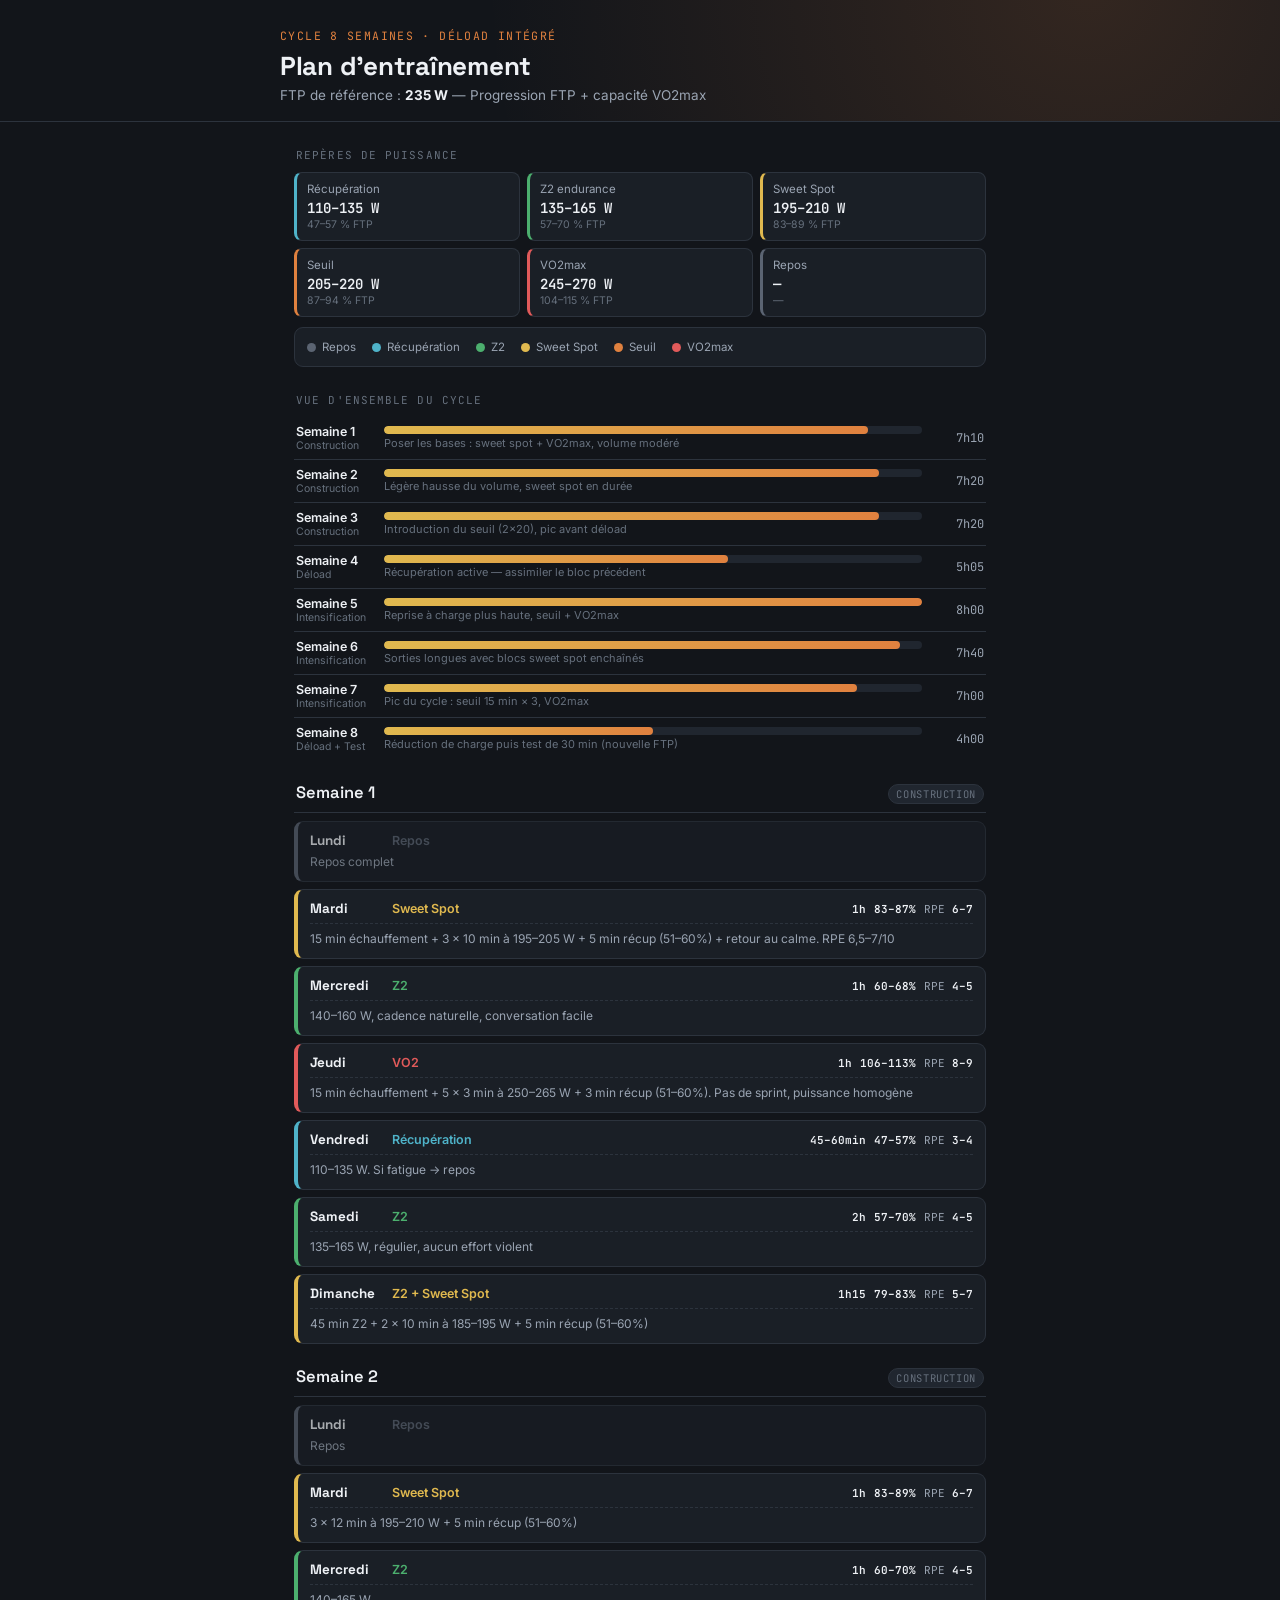
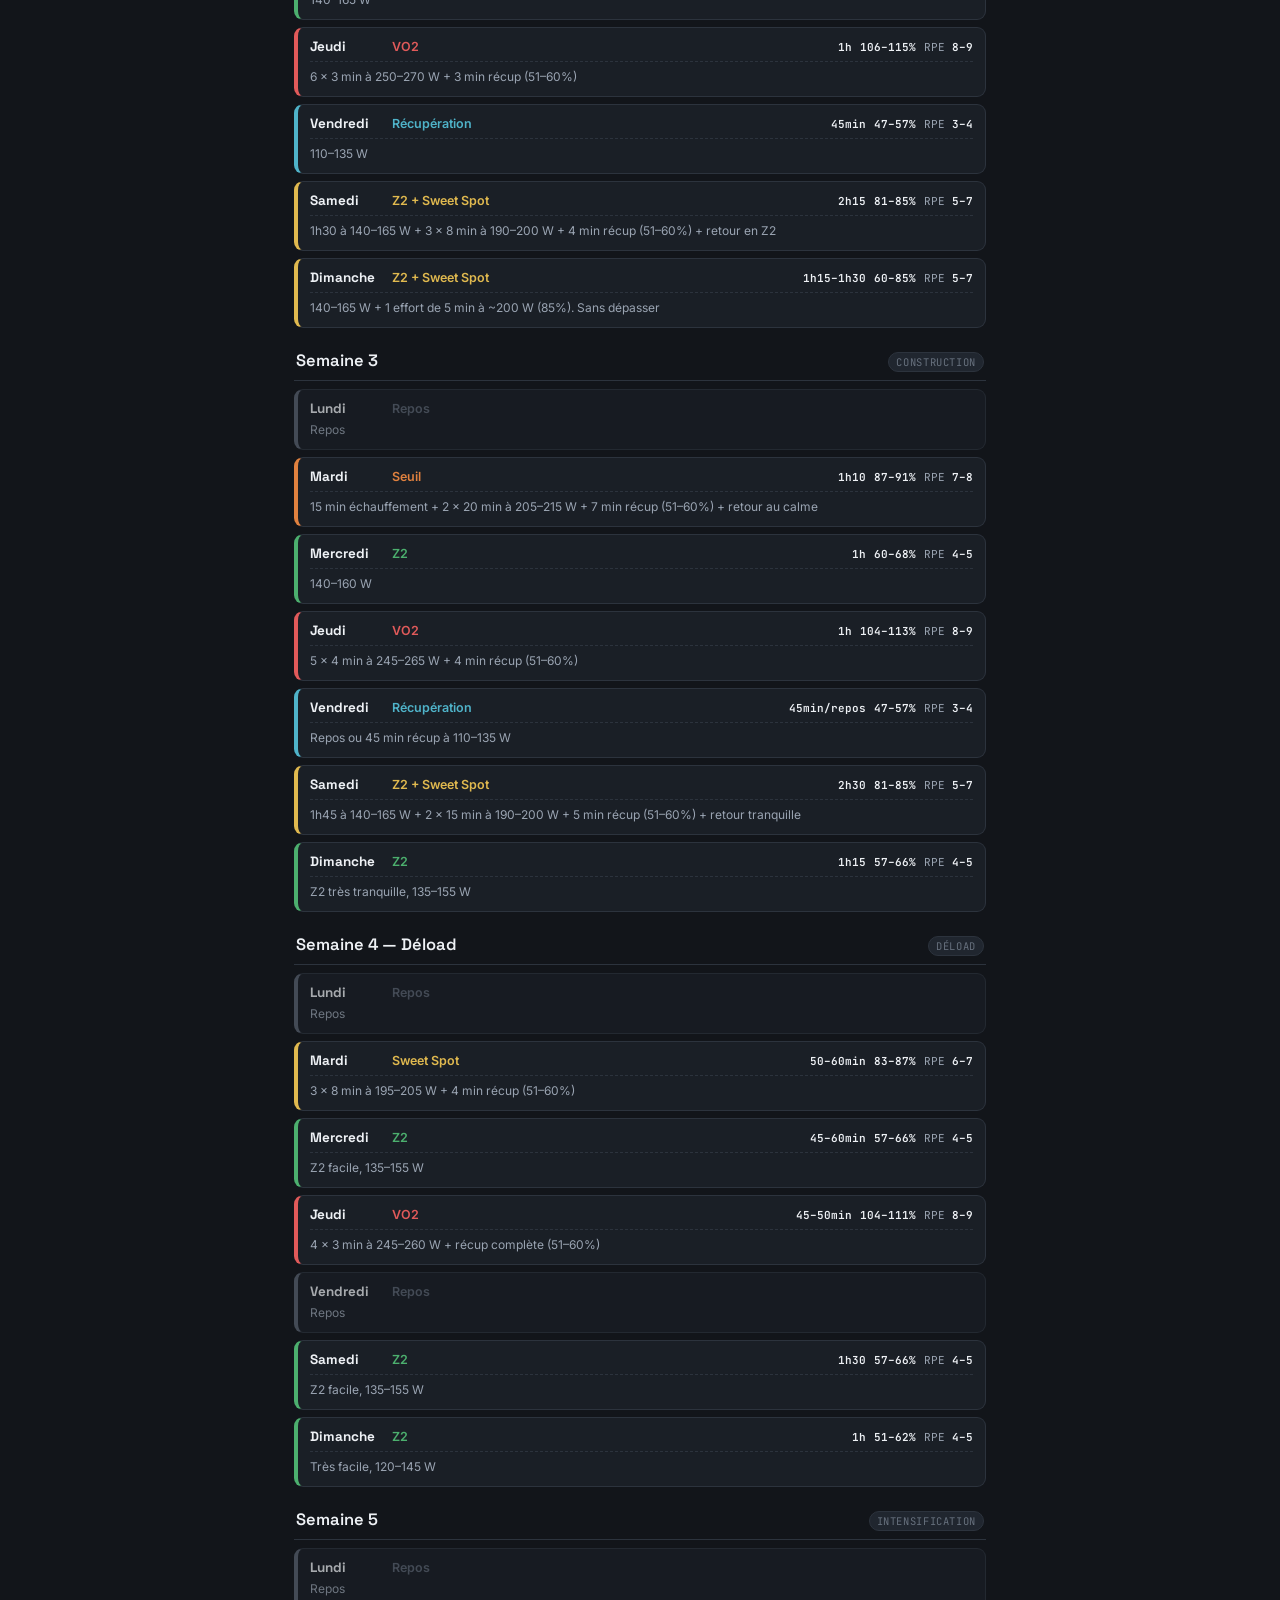
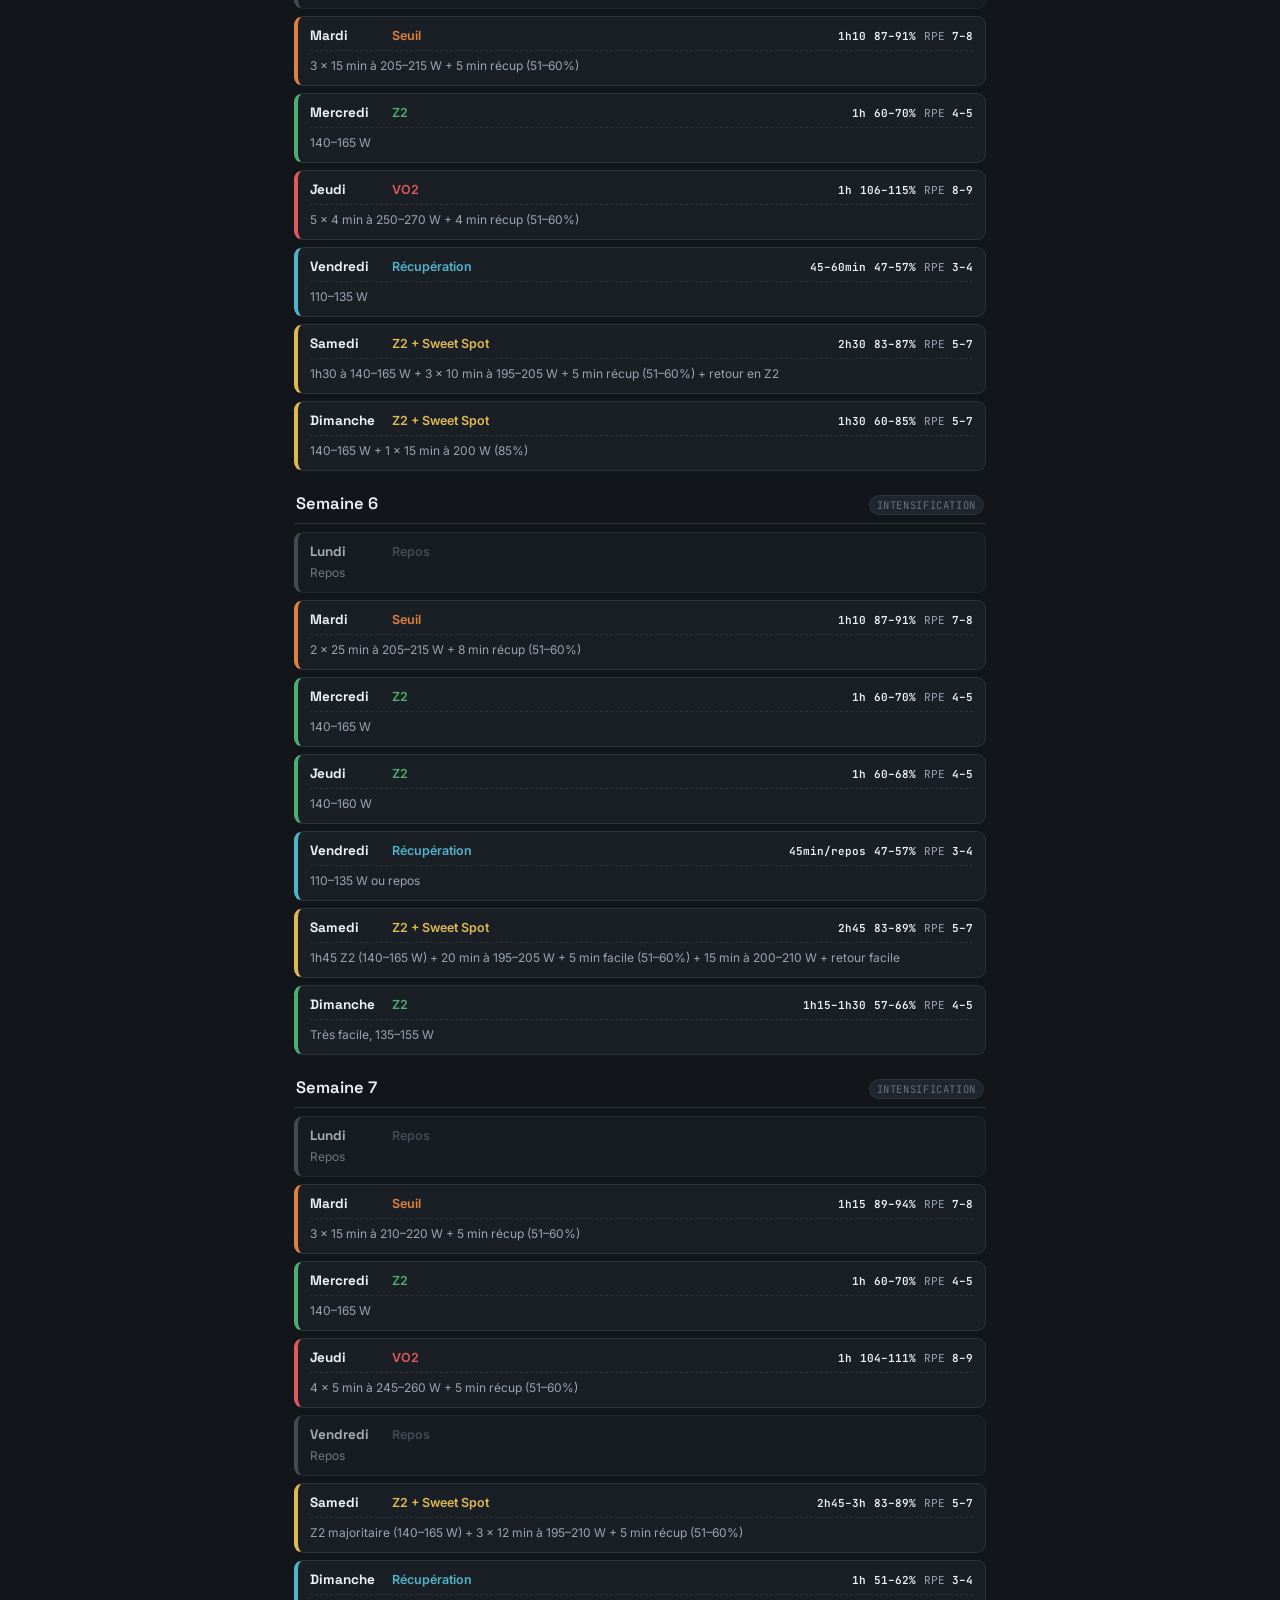
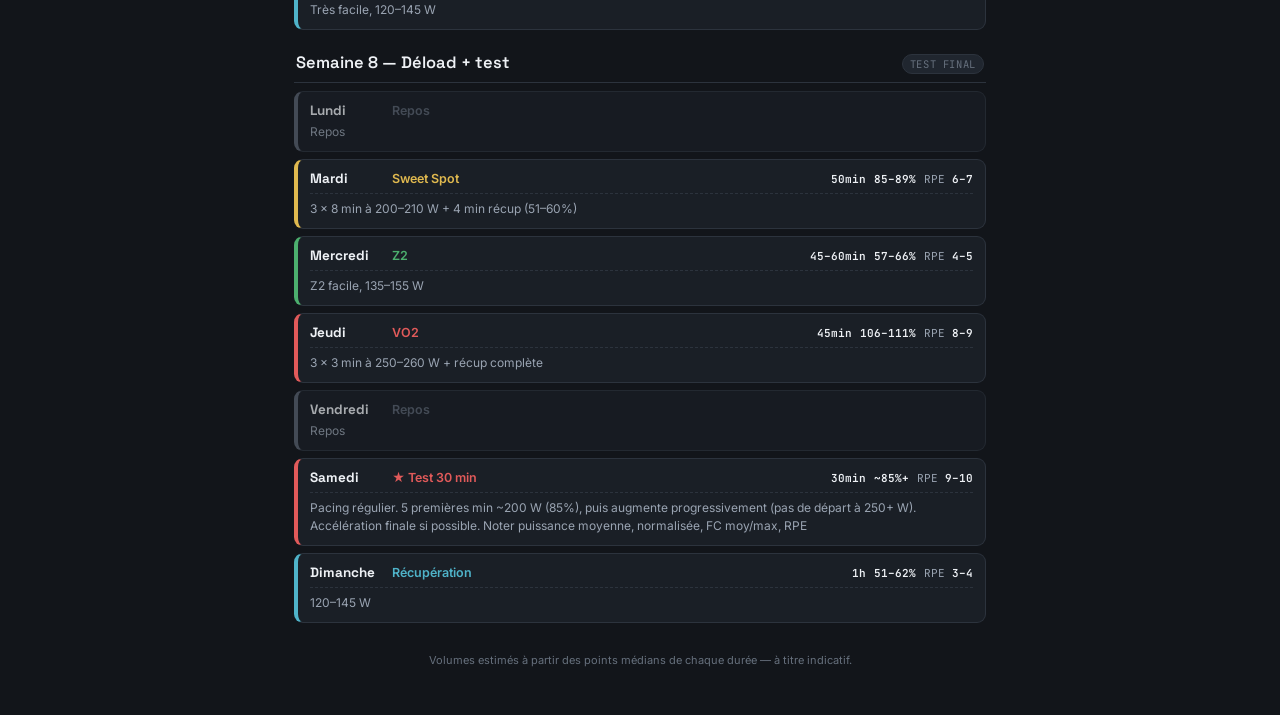
==== commit 97e5be4e: "Add files via upload" ====
--- a/Index.html
+++ b/Index.html
@@ -2,894 +2,449 @@
 <html lang="fr">
 <head>
 <meta charset="UTF-8">
-<meta name="viewport" content="width=device-width,initial-scale=1">
-<title>VéloTracker · Mario</title>
+<meta name="viewport" content="width=device-width, initial-scale=1.0">
+<title>Plan 8 semaines — FTP 235W</title>
 <style>
-:root{
-  --orange:#FC4C02;--od:#c93a00;
-  --bg:#0f0f0f;--card:#1a1a1a;--card2:#222;
-  --border:#2e2e2e;--text:#f0f0f0;--muted:#888;
-  --green:#22c55e;--blue:#3b82f6;--yellow:#f59e0b;--purple:#c084fc;--red:#ef4444;
-}
-*{box-sizing:border-box;margin:0;padding:0}
-body{background:var(--bg);color:var(--text);font-family:'Segoe UI',system-ui,sans-serif;min-height:100vh;padding-bottom:80px}
-a{color:inherit;text-decoration:none}
-
-/* NAV */
-.nav{position:fixed;bottom:0;left:0;right:0;background:var(--card);border-top:1px solid var(--border);display:flex;z-index:100}
-.nav-item{flex:1;display:flex;flex-direction:column;align-items:center;justify-content:center;padding:10px 4px;font-size:10px;color:var(--muted);cursor:pointer;transition:color .15s;gap:4px;border:none;background:transparent}
-.nav-item.active{color:var(--orange)}
-.nav-icon{font-size:20px;line-height:1}
-
-/* HEADER */
-.hdr{background:var(--card);border-bottom:1px solid var(--border);padding:15px 18px;display:flex;align-items:center;justify-content:space-between;position:sticky;top:0;z-index:50}
-.hdr h1{font-size:16px;font-weight:700}.hdr h1 span{color:var(--orange)}
-.hdr-right{display:flex;align-items:center;gap:10px}
-
-/* CONTAINER */
-.c{max-width:680px;margin:0 auto;padding:18px 14px}
-
-/* SECTION TITLE */
-.st{font-size:10px;font-weight:800;color:var(--muted);text-transform:uppercase;letter-spacing:1.3px;margin-bottom:10px}
-
-/* CARD */
-.card{background:var(--card);border:1px solid var(--border);border-radius:14px;padding:16px 18px;margin-bottom:14px}
-
-/* PROGRESS */
-.prog-bar{height:5px;background:var(--border);border-radius:99px;overflow:hidden;margin-top:8px}
-.prog-fill{height:100%;border-radius:99px;transition:width .6s}
-.fill-km{background:var(--yellow)}.fill-dp{background:var(--blue)}.fill-g{background:var(--green)}
-
-/* BADGE */
-.badge{display:inline-block;padding:2px 9px;border-radius:99px;font-size:11px;font-weight:700}
-.badge-ht{background:#1a0f28;color:var(--purple)}
-.badge-route{background:#0a1a10;color:var(--green)}
-.badge-off{background:#1c1c1c;color:var(--muted)}
-.badge-big{background:#1a1400;color:var(--yellow)}
-
-/* FTP ZONES */
-.fz{display:inline-block;padding:1px 7px;border-radius:4px;font-size:11px;font-weight:700;margin-left:3px}
-.z1{background:#111;color:var(--muted)}.z2{background:#0a1a10;color:var(--green)}
-.z3{background:#1a1500;color:var(--yellow)}.z4{background:#1a0e00;color:#fb923c}.z5{background:#1a0505;color:#f87171}
-
-/* BUTTON */
-.btn{background:transparent;border:1px solid var(--border);color:var(--text);border-radius:8px;padding:8px 14px;font-size:13px;cursor:pointer;transition:all .2s;display:inline-flex;align-items:center;gap:6px}
-.btn:hover{border-color:var(--orange);color:var(--orange)}
-.btn-primary{background:var(--orange);color:#fff;border:none;border-radius:8px;padding:10px 18px;font-size:14px;font-weight:700;cursor:pointer}
-.btn-primary:hover{background:var(--od)}
-.btn-full{width:100%;justify-content:center}
-
-/* INPUT */
-.inp-group label{font-size:11px;color:var(--muted);display:block;margin-bottom:4px;text-transform:uppercase;letter-spacing:.5px}
-.inp-group input{width:100%;background:var(--bg);border:1px solid var(--border);border-radius:8px;padding:9px 10px;color:var(--text);font-size:14px;font-weight:600}
-.inp-group input:focus{outline:none;border-color:var(--orange)}
-
-/* GRID */
-.g2{display:grid;grid-template-columns:1fr 1fr;gap:12px}
-.g3{display:grid;grid-template-columns:repeat(3,1fr);gap:10px}
-
-/* STEP */
-.step{display:flex;gap:10px;padding:9px 0;border-bottom:1px solid var(--border)}
-.step:last-child{border-bottom:none}
-.step-n{width:22px;height:22px;border-radius:50%;background:var(--border);display:flex;align-items:center;justify-content:center;font-size:11px;font-weight:700;color:var(--muted);flex-shrink:0;margin-top:2px}
-.step-b .step-t{font-size:13px;font-weight:600;margin-bottom:3px}
-.step-b .step-d{font-size:12px;color:var(--muted);line-height:1.55}
-
-/* TABS */
-.tabs{display:flex;border-bottom:1px solid var(--border)}
-.tab-btn{flex:1;padding:10px;font-size:12px;font-weight:600;color:var(--muted);background:transparent;border:none;cursor:pointer;border-bottom:2px solid transparent;margin-bottom:-1px}
-.tab-btn.active{color:var(--text);border-bottom-color:var(--orange)}
-.tab-pane{display:none;padding:14px 0}.tab-pane.active{display:block}
-
-/* ERROR */
-.err{background:#1a0505;border:1px solid #5a1a1a;color:#f87171;border-radius:8px;padding:10px 14px;font-size:13px;margin-bottom:12px;display:none}
-.err.on{display:block}
-
-/* CHIPS */
-.chip-row{display:flex;flex-wrap:wrap;gap:6px;margin-bottom:12px}
-.chip{padding:4px 12px;border-radius:99px;font-size:12px;font-weight:600;cursor:pointer;border:1px solid var(--border);color:var(--muted);transition:all .15s;background:transparent}
-.chip.active{background:var(--orange);border-color:var(--orange);color:#fff}
-
-/* PAGES */
-.page{display:none}
-.page.active{display:block}
-
-@media(max-width:480px){.g2{grid-template-columns:1fr}.g3{grid-template-columns:1fr 1fr}}
+  @import url('https://fonts.googleapis.com/css2?family=Space+Grotesk:wght@500;600;700&family=Inter:wght@400;500;600;700&family=JetBrains+Mono:wght@500;600&display=swap');
+
+  :root{
+    --bg: #12151a;
+    --panel: #1a1f26;
+    --panel-2: #20262f;
+    --line: #2c333d;
+    --text: #eef1f5;
+    --text-dim: #9aa4b2;
+    --text-faint: #66707d;
+
+    --c-repos: #5b6472;
+    --c-recup: #4fb3c9;
+    --c-z2: #4caf6e;
+    --c-ss: #e0b94f;
+    --c-seuil: #e0813f;
+    --c-vo2: #e15a5a;
+  }
+
+  *{ box-sizing: border-box; }
+  html,body{ margin:0; padding:0; }
+  body{
+    background: var(--bg);
+    color: var(--text);
+    font-family: 'Inter', -apple-system, sans-serif;
+    -webkit-font-smoothing: antialiased;
+    padding-bottom: 48px;
+  }
+
+  .wrap{ max-width: 720px; margin: 0 auto; padding: 0 14px; }
+
+  /* ---------- HEADER ---------- */
+  header{
+    padding: 28px 14px 18px;
+    border-bottom: 1px solid var(--line);
+    background:
+      radial-gradient(circle at 85% -10%, rgba(224,129,63,0.16), transparent 55%),
+      var(--bg);
+  }
+  header .wrap{ padding:0; }
+  .eyebrow{
+    font-family: 'JetBrains Mono', monospace;
+    font-size: 11.5px;
+    letter-spacing: 0.12em;
+    color: var(--c-seuil);
+    text-transform: uppercase;
+    margin-bottom: 6px;
+  }
+  h1{
+    font-family: 'Space Grotesk', sans-serif;
+    font-size: 26px;
+    font-weight: 700;
+    margin: 0 0 4px;
+    letter-spacing: -0.01em;
+  }
+  .sub{ color: var(--text-dim); font-size: 13.5px; }
+
+  /* ---------- SECTION LABEL ---------- */
+  .section-label{
+    font-family: 'JetBrains Mono', monospace;
+    font-size: 11px;
+    letter-spacing: 0.1em;
+    text-transform: uppercase;
+    color: var(--text-faint);
+    margin: 26px 0 10px;
+    padding: 0 2px;
+  }
+
+  /* ---------- REPERES FTP (quick reference) ---------- */
+  .ftp-grid{
+    display: grid;
+    grid-template-columns: repeat(3, 1fr);
+    gap: 7px;
+    margin-top: 10px;
+  }
+  .ftp-card{
+    background: var(--panel);
+    border: 1px solid var(--line);
+    border-left: 3px solid var(--zc);
+    border-radius: 8px;
+    padding: 9px 10px;
+  }
+  .ftp-card .zn{ font-size: 11.5px; color: var(--text-dim); margin-bottom: 3px; }
+  .ftp-card .w{
+    font-family: 'JetBrains Mono', monospace;
+    font-size: 14px;
+    font-weight: 600;
+    color: var(--text);
+  }
+  .ftp-card .pc{ font-size: 10.5px; color: var(--text-faint); margin-top: 1px; }
+
+  /* ---------- OVERVIEW (8-week volume) ---------- */
+  .ov-row{
+    display: grid;
+    grid-template-columns: 78px 1fr 52px;
+    align-items: center;
+    gap: 10px;
+    padding: 7px 2px;
+    border-bottom: 1px solid var(--line);
+  }
+  .ov-row:last-of-type{ border-bottom: none; }
+  .ov-wk{ font-size: 12.5px; font-weight: 600; color: var(--text); }
+  .ov-phase{ font-size: 10.5px; color: var(--text-faint); }
+  .ov-bar-track{ height: 8px; background: var(--panel-2); border-radius: 4px; overflow: hidden; }
+  .ov-bar-fill{ height: 100%; border-radius: 4px; background: linear-gradient(90deg, var(--c-ss), var(--c-seuil)); }
+  .ov-vol{ font-family: 'JetBrains Mono', monospace; font-size: 12px; color: var(--text-dim); text-align: right; }
+  .ov-goal{ grid-column: 2 / 4; font-size: 11px; color: var(--text-faint); margin-top: 2px; }
+
+  /* ---------- WEEK BLOCK ---------- */
+  .week{ margin-top: 22px; }
+  .week-head{
+    display: flex;
+    align-items: baseline;
+    justify-content: space-between;
+    padding: 0 2px 8px;
+    border-bottom: 1px solid var(--line);
+    margin-bottom: 8px;
+  }
+  .week-head h2{
+    font-family: 'Space Grotesk', sans-serif;
+    font-size: 16.5px;
+    font-weight: 600;
+    margin: 0;
+  }
+  .week-head .tag{
+    font-family: 'JetBrains Mono', monospace;
+    font-size: 10.5px;
+    letter-spacing: 0.06em;
+    text-transform: uppercase;
+    color: var(--text-faint);
+    background: var(--panel-2);
+    border: 1px solid var(--line);
+    padding: 2px 7px;
+    border-radius: 999px;
+  }
+
+  /* ---------- DAY ROW ---------- */
+  .day{
+    background: var(--panel);
+    border: 1px solid var(--line);
+    border-left: 4px solid var(--zc);
+    border-radius: 9px;
+    padding: 10px 12px;
+    margin-bottom: 7px;
+  }
+  .day.rest{ opacity: 0.68; }
+  .day-top{
+    display: flex;
+    align-items: center;
+    justify-content: space-between;
+    gap: 8px;
+    flex-wrap: wrap;
+  }
+  .day-name{
+    font-family: 'Space Grotesk', sans-serif;
+    font-size: 13.5px;
+    font-weight: 700;
+    min-width: 74px;
+  }
+  .day-type{
+    font-size: 12.5px;
+    font-weight: 600;
+    color: var(--zc);
+    flex: 1;
+  }
+  .day-stats{
+    display: flex;
+    gap: 8px;
+    font-family: 'JetBrains Mono', monospace;
+    font-size: 11px;
+    color: var(--text-dim);
+    white-space: nowrap;
+  }
+  .day-stats span b{ color: var(--text); font-weight: 600; }
+  .day-detail{
+    font-size: 12px;
+    line-height: 1.5;
+    color: var(--text-dim);
+    margin-top: 6px;
+    padding-top: 6px;
+    border-top: 1px dashed var(--line);
+  }
+  .day.rest .day-detail{ border-top: none; padding-top: 2px; margin-top: 2px; }
+
+  /* ---------- LEGEND ---------- */
+  .legend{
+    display: flex;
+    flex-wrap: wrap;
+    gap: 10px 16px;
+    margin-top: 10px;
+    padding: 12px 12px;
+    background: var(--panel);
+    border: 1px solid var(--line);
+    border-radius: 9px;
+  }
+  .legend-item{ display:flex; align-items:center; gap:6px; font-size: 11.5px; color: var(--text-dim); }
+  .dot{ width:9px; height:9px; border-radius:50%; background: var(--zc); flex-shrink:0; }
+
+  footer{
+    text-align:center;
+    color: var(--text-faint);
+    font-size: 11px;
+    margin-top: 30px;
+    padding: 0 14px;
+  }
 </style>
 </head>
 <body>
 
-<!-- ══════════════════════════════════════════
-     PAGE 1 : TABLEAU DE BORD
-══════════════════════════════════════════ -->
-<div id="page-dashboard" class="page active">
-<header class="hdr">
-  <h1>Vélo<span>Tracker</span> · Mario</h1>
-  <div class="hdr-right">
-    <span id="hdr-strava" style="font-size:12px;color:var(--muted)"></span>
+<header>
+  <div class="wrap">
+    <div class="eyebrow">Cycle 8 semaines · Déload intégré</div>
+    <h1>Plan d'entraînement</h1>
+    <div class="sub">FTP de référence : <strong style="color:var(--text)">235 W</strong> — Progression FTP + capacité VO2max</div>
   </div>
 </header>
-<div class="c">
-
-  <div class="st">Météo — Suisse Normande</div>
-  <div class="card" id="weather-card" style="display:flex;align-items:center;gap:16px;flex-wrap:wrap">
-    <div id="weather-icon" style="font-size:40px;line-height:1">⏳</div>
-    <div style="flex:1;min-width:160px">
-      <div id="weather-main" style="font-size:22px;font-weight:700">Chargement…</div>
-      <div id="weather-sub" style="font-size:13px;color:var(--muted);margin-top:2px"></div>
-    </div>
-    <div id="weather-advice" style="background:var(--card2);border:1px solid var(--border);border-radius:10px;padding:10px 14px;font-size:13px;flex:1;min-width:180px;line-height:1.5"></div>
-  </div>
-
-  <div class="st">Avance · Retard</div>
-  <div class="g2" style="margin-bottom:14px">
-    <div class="card" style="padding:14px 16px">
-      <div class="st" style="margin-bottom:6px">Kilomètres</div>
-      <div style="font-size:24px;font-weight:700" id="pace-km-val">—</div>
-      <div style="font-size:12px;color:var(--muted);margin-top:2px" id="pace-km-lab"></div>
-      <div class="prog-bar"><div class="prog-fill fill-km" id="pb-km" style="width:0%"></div></div>
-      <div style="font-size:11px;color:var(--muted);margin-top:5px" id="pb-km-pct"></div>
-    </div>
-    <div class="card" style="padding:14px 16px">
-      <div class="st" style="margin-bottom:6px">Dénivelé</div>
-      <div style="font-size:24px;font-weight:700" id="pace-dp-val">—</div>
-      <div style="font-size:12px;color:var(--muted);margin-top:2px" id="pace-dp-lab"></div>
-      <div class="prog-bar"><div class="prog-fill fill-dp" id="pb-dp" style="width:0%"></div></div>
-      <div style="font-size:11px;color:var(--muted);margin-top:5px" id="pb-dp-pct"></div>
-    </div>
-  </div>
-
-  <div class="card">
-    <div class="st">Rythme nécessaire · <span id="wl-weeks">30</span> semaines restantes</div>
-    <div class="g3">
-      <div style="text-align:center">
-        <div style="font-size:20px;font-weight:700" id="r-km">—</div>
-        <div style="font-size:11px;color:var(--muted);margin-top:3px">km / semaine</div>
-      </div>
-      <div style="text-align:center">
-        <div style="font-size:20px;font-weight:700" id="r-dp">—</div>
-        <div style="font-size:11px;color:var(--muted);margin-top:3px">m D+ / semaine</div>
-      </div>
-      <div style="text-align:center">
-        <div style="font-size:20px;font-weight:700" id="r-days">—</div>
-        <div style="font-size:11px;color:var(--muted);margin-top:3px">jours restants</div>
-      </div>
-    </div>
-  </div>
-
-  <div class="st">Charge hebdomadaire estimée</div>
-  <div class="card" id="fatigue-card">
-    <div style="display:flex;align-items:center;justify-content:space-between;margin-bottom:10px">
-      <div>
-        <div style="font-size:22px;font-weight:700" id="tss-val">400 TSS</div>
-        <div style="font-size:12px;color:var(--muted)" id="tss-label">Charge modérée</div>
-      </div>
-      <div style="width:56px;height:56px;border-radius:50%;display:flex;align-items:center;justify-content:center;font-size:22px;font-weight:800;border:3px solid" id="fatigue-circle">😐</div>
-    </div>
-    <div style="font-size:13px;color:var(--muted);line-height:1.5" id="tss-tip"></div>
-    <div style="margin-top:14px">
-      <div class="st" style="margin-bottom:8px">Répartition des séances</div>
-      <div id="tss-bars"></div>
-    </div>
-    <div style="margin-top:12px;font-size:12px;color:var(--muted)">
-      Ajuste ta charge selon ta semaine réelle :
-      <div style="display:flex;gap:8px;margin-top:8px;flex-wrap:wrap" id="week-chips"></div>
-    </div>
-  </div>
-
-  <div class="st">Paliers km</div>
-  <div id="pal-km" style="display:grid;grid-template-columns:repeat(5,1fr);gap:6px;margin-bottom:14px"></div>
-  <div class="st">Paliers D+</div>
-  <div id="pal-dp" style="display:grid;grid-template-columns:repeat(5,1fr);gap:6px;margin-bottom:14px"></div>
-
-  <div class="st">Saisie manuelle</div>
-  <div class="card">
-    <div class="g3" style="margin-bottom:12px">
-      <div class="inp-group"><label>Km totaux</label><input type="number" id="i-km" placeholder="1250"></div>
-      <div class="inp-group"><label>D+ (m)</label><input type="number" id="i-dp" placeholder="12500"></div>
-      <div class="inp-group"><label>FTP (W)</label><input type="number" id="i-ftp" placeholder="205"></div>
-    </div>
-    <button class="btn-primary btn-full" id="save-btn" onclick="saveManual()">💾 Sauvegarder</button>
-  </div>
-
-  <div id="success" style="display:none;background:#0a2a0a;border:1px solid var(--green);border-radius:14px;padding:22px;text-align:center;margin-bottom:14px">
-    <div style="font-size:20px;color:var(--green);font-weight:700;margin-bottom:6px">🏆 Double objectif atteint !</div>
-    <div style="font-size:13px;color:#a3e7b8">5 000 km ET 50 000 m D+ — commande le vélo.</div>
-  </div>
+
+<div class="wrap">
+
+  <!-- REPERES FTP -->
+  <div class="section-label">Repères de puissance</div>
+  <div class="ftp-grid">
+    <div class="ftp-card" style="--zc:var(--c-recup)"><div class="zn">Récupération</div><div class="w">110–135 W</div><div class="pc">47–57 % FTP</div></div>
+    <div class="ftp-card" style="--zc:var(--c-z2)"><div class="zn">Z2 endurance</div><div class="w">135–165 W</div><div class="pc">57–70 % FTP</div></div>
+    <div class="ftp-card" style="--zc:var(--c-ss)"><div class="zn">Sweet Spot</div><div class="w">195–210 W</div><div class="pc">83–89 % FTP</div></div>
+    <div class="ftp-card" style="--zc:var(--c-seuil)"><div class="zn">Seuil</div><div class="w">205–220 W</div><div class="pc">87–94 % FTP</div></div>
+    <div class="ftp-card" style="--zc:var(--c-vo2)"><div class="zn">VO2max</div><div class="w">245–270 W</div><div class="pc">104–115 % FTP</div></div>
+    <div class="ftp-card" style="--zc:var(--c-repos)"><div class="zn">Repos</div><div class="w">—</div><div class="pc">—</div></div>
+  </div>
+
+  <!-- LEGEND -->
+  <div class="legend">
+    <div class="legend-item"><span class="dot" style="--zc:var(--c-repos)"></span>Repos</div>
+    <div class="legend-item"><span class="dot" style="--zc:var(--c-recup)"></span>Récupération</div>
+    <div class="legend-item"><span class="dot" style="--zc:var(--c-z2)"></span>Z2</div>
+    <div class="legend-item"><span class="dot" style="--zc:var(--c-ss)"></span>Sweet Spot</div>
+    <div class="legend-item"><span class="dot" style="--zc:var(--c-seuil)"></span>Seuil</div>
+    <div class="legend-item"><span class="dot" style="--zc:var(--c-vo2)"></span>VO2max</div>
+  </div>
+
+  <!-- VUE D'ENSEMBLE -->
+  <div class="section-label">Vue d'ensemble du cycle</div>
+  <div>
+    <div class="ov-row">
+      <div><div class="ov-wk">Semaine 1</div><div class="ov-phase">Construction</div></div>
+      <div><div class="ov-bar-track"><div class="ov-bar-fill" style="width:90%"></div></div><div class="ov-goal">Poser les bases : sweet spot + VO2max, volume modéré</div></div>
+      <div class="ov-vol">7h10</div>
+    </div>
+    <div class="ov-row">
+      <div><div class="ov-wk">Semaine 2</div><div class="ov-phase">Construction</div></div>
+      <div><div class="ov-bar-track"><div class="ov-bar-fill" style="width:92%"></div></div><div class="ov-goal">Légère hausse du volume, sweet spot en durée</div></div>
+      <div class="ov-vol">7h20</div>
+    </div>
+    <div class="ov-row">
+      <div><div class="ov-wk">Semaine 3</div><div class="ov-phase">Construction</div></div>
+      <div><div class="ov-bar-track"><div class="ov-bar-fill" style="width:92%"></div></div><div class="ov-goal">Introduction du seuil (2×20), pic avant déload</div></div>
+      <div class="ov-vol">7h20</div>
+    </div>
+    <div class="ov-row">
+      <div><div class="ov-wk">Semaine 4</div><div class="ov-phase">Déload</div></div>
+      <div><div class="ov-bar-track"><div class="ov-bar-fill" style="width:64%"></div></div><div class="ov-goal">Récupération active — assimiler le bloc précédent</div></div>
+      <div class="ov-vol">5h05</div>
+    </div>
+    <div class="ov-row">
+      <div><div class="ov-wk">Semaine 5</div><div class="ov-phase">Intensification</div></div>
+      <div><div class="ov-bar-track"><div class="ov-bar-fill" style="width:100%"></div></div><div class="ov-goal">Reprise à charge plus haute, seuil + VO2max</div></div>
+      <div class="ov-vol">8h00</div>
+    </div>
+    <div class="ov-row">
+      <div><div class="ov-wk">Semaine 6</div><div class="ov-phase">Intensification</div></div>
+      <div><div class="ov-bar-track"><div class="ov-bar-fill" style="width:96%"></div></div><div class="ov-goal">Sorties longues avec blocs sweet spot enchaînés</div></div>
+      <div class="ov-vol">7h40</div>
+    </div>
+    <div class="ov-row">
+      <div><div class="ov-wk">Semaine 7</div><div class="ov-phase">Intensification</div></div>
+      <div><div class="ov-bar-track"><div class="ov-bar-fill" style="width:88%"></div></div><div class="ov-goal">Pic du cycle : seuil 15 min × 3, VO2max</div></div>
+      <div class="ov-vol">7h00</div>
+    </div>
+    <div class="ov-row">
+      <div><div class="ov-wk">Semaine 8</div><div class="ov-phase">Déload + Test</div></div>
+      <div><div class="ov-bar-track"><div class="ov-bar-fill" style="width:50%"></div></div><div class="ov-goal">Réduction de charge puis test de 30 min (nouvelle FTP)</div></div>
+      <div class="ov-vol">4h00</div>
+    </div>
+  </div>
+
+  <!-- ===================== SEMAINE 1 ===================== -->
+  <div class="week">
+    <div class="week-head"><h2>Semaine 1</h2><span class="tag">Construction</span></div>
+
+    <div class="day rest" style="--zc:var(--c-repos)"><div class="day-top"><div class="day-name">Lundi</div><div class="day-type">Repos</div></div><div class="day-detail">Repos complet</div></div>
+
+    <div class="day" style="--zc:var(--c-ss)"><div class="day-top"><div class="day-name">Mardi</div><div class="day-type">Sweet Spot</div><div class="day-stats"><span><b>1h</b></span><span><b>83–87%</b></span><span>RPE <b>6–7</b></span></div></div><div class="day-detail">15 min échauffement + 3 × 10 min à 195–205 W + 5 min récup (51–60%) + retour au calme. RPE 6,5–7/10</div></div>
+
+    <div class="day" style="--zc:var(--c-z2)"><div class="day-top"><div class="day-name">Mercredi</div><div class="day-type">Z2</div><div class="day-stats"><span><b>1h</b></span><span><b>60–68%</b></span><span>RPE <b>4–5</b></span></div></div><div class="day-detail">140–160 W, cadence naturelle, conversation facile</div></div>
+
+    <div class="day" style="--zc:var(--c-vo2)"><div class="day-top"><div class="day-name">Jeudi</div><div class="day-type">VO2</div><div class="day-stats"><span><b>1h</b></span><span><b>106–113%</b></span><span>RPE <b>8–9</b></span></div></div><div class="day-detail">15 min échauffement + 5 × 3 min à 250–265 W + 3 min récup (51–60%). Pas de sprint, puissance homogène</div></div>
+
+    <div class="day" style="--zc:var(--c-recup)"><div class="day-top"><div class="day-name">Vendredi</div><div class="day-type">Récupération</div><div class="day-stats"><span><b>45–60min</b></span><span><b>47–57%</b></span><span>RPE <b>3–4</b></span></div></div><div class="day-detail">110–135 W. Si fatigue → repos</div></div>
+
+    <div class="day" style="--zc:var(--c-z2)"><div class="day-top"><div class="day-name">Samedi</div><div class="day-type">Z2</div><div class="day-stats"><span><b>2h</b></span><span><b>57–70%</b></span><span>RPE <b>4–5</b></span></div></div><div class="day-detail">135–165 W, régulier, aucun effort violent</div></div>
+
+    <div class="day" style="--zc:var(--c-ss)"><div class="day-top"><div class="day-name">Dimanche</div><div class="day-type">Z2 + Sweet Spot</div><div class="day-stats"><span><b>1h15</b></span><span><b>79–83%</b></span><span>RPE <b>5–7</b></span></div></div><div class="day-detail">45 min Z2 + 2 × 10 min à 185–195 W + 5 min récup (51–60%)</div></div>
+  </div>
+
+  <!-- ===================== SEMAINE 2 ===================== -->
+  <div class="week">
+    <div class="week-head"><h2>Semaine 2</h2><span class="tag">Construction</span></div>
+
+    <div class="day rest" style="--zc:var(--c-repos)"><div class="day-top"><div class="day-name">Lundi</div><div class="day-type">Repos</div></div><div class="day-detail">Repos</div></div>
+
+    <div class="day" style="--zc:var(--c-ss)"><div class="day-top"><div class="day-name">Mardi</div><div class="day-type">Sweet Spot</div><div class="day-stats"><span><b>1h</b></span><span><b>83–89%</b></span><span>RPE <b>6–7</b></span></div></div><div class="day-detail">3 × 12 min à 195–210 W + 5 min récup (51–60%)</div></div>
+
+    <div class="day" style="--zc:var(--c-z2)"><div class="day-top"><div class="day-name">Mercredi</div><div class="day-type">Z2</div><div class="day-stats"><span><b>1h</b></span><span><b>60–70%</b></span><span>RPE <b>4–5</b></span></div></div><div class="day-detail">140–165 W</div></div>
+
+    <div class="day" style="--zc:var(--c-vo2)"><div class="day-top"><div class="day-name">Jeudi</div><div class="day-type">VO2</div><div class="day-stats"><span><b>1h</b></span><span><b>106–115%</b></span><span>RPE <b>8–9</b></span></div></div><div class="day-detail">6 × 3 min à 250–270 W + 3 min récup (51–60%)</div></div>
+
+    <div class="day" style="--zc:var(--c-recup)"><div class="day-top"><div class="day-name">Vendredi</div><div class="day-type">Récupération</div><div class="day-stats"><span><b>45min</b></span><span><b>47–57%</b></span><span>RPE <b>3–4</b></span></div></div><div class="day-detail">110–135 W</div></div>
+
+    <div class="day" style="--zc:var(--c-ss)"><div class="day-top"><div class="day-name">Samedi</div><div class="day-type">Z2 + Sweet Spot</div><div class="day-stats"><span><b>2h15</b></span><span><b>81–85%</b></span><span>RPE <b>5–7</b></span></div></div><div class="day-detail">1h30 à 140–165 W + 3 × 8 min à 190–200 W + 4 min récup (51–60%) + retour en Z2</div></div>
+
+    <div class="day" style="--zc:var(--c-ss)"><div class="day-top"><div class="day-name">Dimanche</div><div class="day-type">Z2 + Sweet Spot</div><div class="day-stats"><span><b>1h15–1h30</b></span><span><b>60–85%</b></span><span>RPE <b>5–7</b></span></div></div><div class="day-detail">140–165 W + 1 effort de 5 min à ~200 W (85%). Sans dépasser</div></div>
+  </div>
+
+  <!-- ===================== SEMAINE 3 ===================== -->
+  <div class="week">
+    <div class="week-head"><h2>Semaine 3</h2><span class="tag">Construction</span></div>
+
+    <div class="day rest" style="--zc:var(--c-repos)"><div class="day-top"><div class="day-name">Lundi</div><div class="day-type">Repos</div></div><div class="day-detail">Repos</div></div>
+
+    <div class="day" style="--zc:var(--c-seuil)"><div class="day-top"><div class="day-name">Mardi</div><div class="day-type">Seuil</div><div class="day-stats"><span><b>1h10</b></span><span><b>87–91%</b></span><span>RPE <b>7–8</b></span></div></div><div class="day-detail">15 min échauffement + 2 × 20 min à 205–215 W + 7 min récup (51–60%) + retour au calme</div></div>
+
+    <div class="day" style="--zc:var(--c-z2)"><div class="day-top"><div class="day-name">Mercredi</div><div class="day-type">Z2</div><div class="day-stats"><span><b>1h</b></span><span><b>60–68%</b></span><span>RPE <b>4–5</b></span></div></div><div class="day-detail">140–160 W</div></div>
+
+    <div class="day" style="--zc:var(--c-vo2)"><div class="day-top"><div class="day-name">Jeudi</div><div class="day-type">VO2</div><div class="day-stats"><span><b>1h</b></span><span><b>104–113%</b></span><span>RPE <b>8–9</b></span></div></div><div class="day-detail">5 × 4 min à 245–265 W + 4 min récup (51–60%)</div></div>
+
+    <div class="day" style="--zc:var(--c-recup)"><div class="day-top"><div class="day-name">Vendredi</div><div class="day-type">Récupération</div><div class="day-stats"><span><b>45min/repos</b></span><span><b>47–57%</b></span><span>RPE <b>3–4</b></span></div></div><div class="day-detail">Repos ou 45 min récup à 110–135 W</div></div>
+
+    <div class="day" style="--zc:var(--c-ss)"><div class="day-top"><div class="day-name">Samedi</div><div class="day-type">Z2 + Sweet Spot</div><div class="day-stats"><span><b>2h30</b></span><span><b>81–85%</b></span><span>RPE <b>5–7</b></span></div></div><div class="day-detail">1h45 à 140–165 W + 2 × 15 min à 190–200 W + 5 min récup (51–60%) + retour tranquille</div></div>
+
+    <div class="day" style="--zc:var(--c-z2)"><div class="day-top"><div class="day-name">Dimanche</div><div class="day-type">Z2</div><div class="day-stats"><span><b>1h15</b></span><span><b>57–66%</b></span><span>RPE <b>4–5</b></span></div></div><div class="day-detail">Z2 très tranquille, 135–155 W</div></div>
+  </div>
+
+  <!-- ===================== SEMAINE 4 — DÉLOAD ===================== -->
+  <div class="week">
+    <div class="week-head"><h2>Semaine 4 — Déload</h2><span class="tag">Déload</span></div>
+
+    <div class="day rest" style="--zc:var(--c-repos)"><div class="day-top"><div class="day-name">Lundi</div><div class="day-type">Repos</div></div><div class="day-detail">Repos</div></div>
+
+    <div class="day" style="--zc:var(--c-ss)"><div class="day-top"><div class="day-name">Mardi</div><div class="day-type">Sweet Spot</div><div class="day-stats"><span><b>50–60min</b></span><span><b>83–87%</b></span><span>RPE <b>6–7</b></span></div></div><div class="day-detail">3 × 8 min à 195–205 W + 4 min récup (51–60%)</div></div>
+
+    <div class="day" style="--zc:var(--c-z2)"><div class="day-top"><div class="day-name">Mercredi</div><div class="day-type">Z2</div><div class="day-stats"><span><b>45–60min</b></span><span><b>57–66%</b></span><span>RPE <b>4–5</b></span></div></div><div class="day-detail">Z2 facile, 135–155 W</div></div>
+
+    <div class="day" style="--zc:var(--c-vo2)"><div class="day-top"><div class="day-name">Jeudi</div><div class="day-type">VO2</div><div class="day-stats"><span><b>45–50min</b></span><span><b>104–111%</b></span><span>RPE <b>8–9</b></span></div></div><div class="day-detail">4 × 3 min à 245–260 W + récup complète (51–60%)</div></div>
+
+    <div class="day rest" style="--zc:var(--c-repos)"><div class="day-top"><div class="day-name">Vendredi</div><div class="day-type">Repos</div></div><div class="day-detail">Repos</div></div>
+
+    <div class="day" style="--zc:var(--c-z2)"><div class="day-top"><div class="day-name">Samedi</div><div class="day-type">Z2</div><div class="day-stats"><span><b>1h30</b></span><span><b>57–66%</b></span><span>RPE <b>4–5</b></span></div></div><div class="day-detail">Z2 facile, 135–155 W</div></div>
+
+    <div class="day" style="--zc:var(--c-z2)"><div class="day-top"><div class="day-name">Dimanche</div><div class="day-type">Z2</div><div class="day-stats"><span><b>1h</b></span><span><b>51–62%</b></span><span>RPE <b>4–5</b></span></div></div><div class="day-detail">Très facile, 120–145 W</div></div>
+  </div>
+
+  <!-- ===================== SEMAINE 5 ===================== -->
+  <div class="week">
+    <div class="week-head"><h2>Semaine 5</h2><span class="tag">Intensification</span></div>
+
+    <div class="day rest" style="--zc:var(--c-repos)"><div class="day-top"><div class="day-name">Lundi</div><div class="day-type">Repos</div></div><div class="day-detail">Repos</div></div>
+
+    <div class="day" style="--zc:var(--c-seuil)"><div class="day-top"><div class="day-name">Mardi</div><div class="day-type">Seuil</div><div class="day-stats"><span><b>1h10</b></span><span><b>87–91%</b></span><span>RPE <b>7–8</b></span></div></div><div class="day-detail">3 × 15 min à 205–215 W + 5 min récup (51–60%)</div></div>
+
+    <div class="day" style="--zc:var(--c-z2)"><div class="day-top"><div class="day-name">Mercredi</div><div class="day-type">Z2</div><div class="day-stats"><span><b>1h</b></span><span><b>60–70%</b></span><span>RPE <b>4–5</b></span></div></div><div class="day-detail">140–165 W</div></div>
+
+    <div class="day" style="--zc:var(--c-vo2)"><div class="day-top"><div class="day-name">Jeudi</div><div class="day-type">VO2</div><div class="day-stats"><span><b>1h</b></span><span><b>106–115%</b></span><span>RPE <b>8–9</b></span></div></div><div class="day-detail">5 × 4 min à 250–270 W + 4 min récup (51–60%)</div></div>
+
+    <div class="day" style="--zc:var(--c-recup)"><div class="day-top"><div class="day-name">Vendredi</div><div class="day-type">Récupération</div><div class="day-stats"><span><b>45–60min</b></span><span><b>47–57%</b></span><span>RPE <b>3–4</b></span></div></div><div class="day-detail">110–135 W</div></div>
+
+    <div class="day" style="--zc:var(--c-ss)"><div class="day-top"><div class="day-name">Samedi</div><div class="day-type">Z2 + Sweet Spot</div><div class="day-stats"><span><b>2h30</b></span><span><b>83–87%</b></span><span>RPE <b>5–7</b></span></div></div><div class="day-detail">1h30 à 140–165 W + 3 × 10 min à 195–205 W + 5 min récup (51–60%) + retour en Z2</div></div>
+
+    <div class="day" style="--zc:var(--c-ss)"><div class="day-top"><div class="day-name">Dimanche</div><div class="day-type">Z2 + Sweet Spot</div><div class="day-stats"><span><b>1h30</b></span><span><b>60–85%</b></span><span>RPE <b>5–7</b></span></div></div><div class="day-detail">140–165 W + 1 × 15 min à 200 W (85%)</div></div>
+  </div>
+
+  <!-- ===================== SEMAINE 6 ===================== -->
+  <div class="week">
+    <div class="week-head"><h2>Semaine 6</h2><span class="tag">Intensification</span></div>
+
+    <div class="day rest" style="--zc:var(--c-repos)"><div class="day-top"><div class="day-name">Lundi</div><div class="day-type">Repos</div></div><div class="day-detail">Repos</div></div>
+
+    <div class="day" style="--zc:var(--c-seuil)"><div class="day-top"><div class="day-name">Mardi</div><div class="day-type">Seuil</div><div class="day-stats"><span><b>1h10</b></span><span><b>87–91%</b></span><span>RPE <b>7–8</b></span></div></div><div class="day-detail">2 × 25 min à 205–215 W + 8 min récup (51–60%)</div></div>
+
+    <div class="day" style="--zc:var(--c-z2)"><div class="day-top"><div class="day-name">Mercredi</div><div class="day-type">Z2</div><div class="day-stats"><span><b>1h</b></span><span><b>60–70%</b></span><span>RPE <b>4–5</b></span></div></div><div class="day-detail">140–165 W</div></div>
+
+    <div class="day" style="--zc:var(--c-z2)"><div class="day-top"><div class="day-name">Jeudi</div><div class="day-type">Z2</div><div class="day-stats"><span><b>1h</b></span><span><b>60–68%</b></span><span>RPE <b>4–5</b></span></div></div><div class="day-detail">140–160 W</div></div>
+
+    <div class="day" style="--zc:var(--c-recup)"><div class="day-top"><div class="day-name">Vendredi</div><div class="day-type">Récupération</div><div class="day-stats"><span><b>45min/repos</b></span><span><b>47–57%</b></span><span>RPE <b>3–4</b></span></div></div><div class="day-detail">110–135 W ou repos</div></div>
+
+    <div class="day" style="--zc:var(--c-ss)"><div class="day-top"><div class="day-name">Samedi</div><div class="day-type">Z2 + Sweet Spot</div><div class="day-stats"><span><b>2h45</b></span><span><b>83–89%</b></span><span>RPE <b>5–7</b></span></div></div><div class="day-detail">1h45 Z2 (140–165 W) + 20 min à 195–205 W + 5 min facile (51–60%) + 15 min à 200–210 W + retour facile</div></div>
+
+    <div class="day" style="--zc:var(--c-z2)"><div class="day-top"><div class="day-name">Dimanche</div><div class="day-type">Z2</div><div class="day-stats"><span><b>1h15–1h30</b></span><span><b>57–66%</b></span><span>RPE <b>4–5</b></span></div></div><div class="day-detail">Très facile, 135–155 W</div></div>
+  </div>
+
+  <!-- ===================== SEMAINE 7 ===================== -->
+  <div class="week">
+    <div class="week-head"><h2>Semaine 7</h2><span class="tag">Intensification</span></div>
+
+    <div class="day rest" style="--zc:var(--c-repos)"><div class="day-top"><div class="day-name">Lundi</div><div class="day-type">Repos</div></div><div class="day-detail">Repos</div></div>
+
+    <div class="day" style="--zc:var(--c-seuil)"><div class="day-top"><div class="day-name">Mardi</div><div class="day-type">Seuil</div><div class="day-stats"><span><b>1h15</b></span><span><b>89–94%</b></span><span>RPE <b>7–8</b></span></div></div><div class="day-detail">3 × 15 min à 210–220 W + 5 min récup (51–60%)</div></div>
+
+    <div class="day" style="--zc:var(--c-z2)"><div class="day-top"><div class="day-name">Mercredi</div><div class="day-type">Z2</div><div class="day-stats"><span><b>1h</b></span><span><b>60–70%</b></span><span>RPE <b>4–5</b></span></div></div><div class="day-detail">140–165 W</div></div>
+
+    <div class="day" style="--zc:var(--c-vo2)"><div class="day-top"><div class="day-name">Jeudi</div><div class="day-type">VO2</div><div class="day-stats"><span><b>1h</b></span><span><b>104–111%</b></span><span>RPE <b>8–9</b></span></div></div><div class="day-detail">4 × 5 min à 245–260 W + 5 min récup (51–60%)</div></div>
+
+    <div class="day rest" style="--zc:var(--c-repos)"><div class="day-top"><div class="day-name">Vendredi</div><div class="day-type">Repos</div></div><div class="day-detail">Repos</div></div>
+
+    <div class="day" style="--zc:var(--c-ss)"><div class="day-top"><div class="day-name">Samedi</div><div class="day-type">Z2 + Sweet Spot</div><div class="day-stats"><span><b>2h45–3h</b></span><span><b>83–89%</b></span><span>RPE <b>5–7</b></span></div></div><div class="day-detail">Z2 majoritaire (140–165 W) + 3 × 12 min à 195–210 W + 5 min récup (51–60%)</div></div>
+
+    <div class="day" style="--zc:var(--c-recup)"><div class="day-top"><div class="day-name">Dimanche</div><div class="day-type">Récupération</div><div class="day-stats"><span><b>1h</b></span><span><b>51–62%</b></span><span>RPE <b>3–4</b></span></div></div><div class="day-detail">Très facile, 120–145 W</div></div>
+  </div>
+
+  <!-- ===================== SEMAINE 8 — DÉLOAD + TEST ===================== -->
+  <div class="week">
+    <div class="week-head"><h2>Semaine 8 — Déload + test</h2><span class="tag">Test final</span></div>
+
+    <div class="day rest" style="--zc:var(--c-repos)"><div class="day-top"><div class="day-name">Lundi</div><div class="day-type">Repos</div></div><div class="day-detail">Repos</div></div>
+
+    <div class="day" style="--zc:var(--c-ss)"><div class="day-top"><div class="day-name">Mardi</div><div class="day-type">Sweet Spot</div><div class="day-stats"><span><b>50min</b></span><span><b>85–89%</b></span><span>RPE <b>6–7</b></span></div></div><div class="day-detail">3 × 8 min à 200–210 W + 4 min récup (51–60%)</div></div>
+
+    <div class="day" style="--zc:var(--c-z2)"><div class="day-top"><div class="day-name">Mercredi</div><div class="day-type">Z2</div><div class="day-stats"><span><b>45–60min</b></span><span><b>57–66%</b></span><span>RPE <b>4–5</b></span></div></div><div class="day-detail">Z2 facile, 135–155 W</div></div>
+
+    <div class="day" style="--zc:var(--c-vo2)"><div class="day-top"><div class="day-name">Jeudi</div><div class="day-type">VO2</div><div class="day-stats"><span><b>45min</b></span><span><b>106–111%</b></span><span>RPE <b>8–9</b></span></div></div><div class="day-detail">3 × 3 min à 250–260 W + récup complète</div></div>
+
+    <div class="day rest" style="--zc:var(--c-repos)"><div class="day-top"><div class="day-name">Vendredi</div><div class="day-type">Repos</div></div><div class="day-detail">Repos</div></div>
+
+    <div class="day" style="--zc:var(--c-vo2)"><div class="day-top"><div class="day-name">Samedi</div><div class="day-type">★ Test 30 min</div><div class="day-stats"><span><b>30min</b></span><span><b>~85%+</b></span><span>RPE <b>9–10</b></span></div></div><div class="day-detail">Pacing régulier. 5 premières min ~200 W (85%), puis augmente progressivement (pas de départ à 250+ W). Accélération finale si possible. Noter puissance moyenne, normalisée, FC moy/max, RPE</div></div>
+
+    <div class="day" style="--zc:var(--c-recup)"><div class="day-top"><div class="day-name">Dimanche</div><div class="day-type">Récupération</div><div class="day-stats"><span><b>1h</b></span><span><b>51–62%</b></span><span>RPE <b>3–4</b></span></div></div><div class="day-detail">120–145 W</div></div>
+  </div>
+
 </div>
-</div>
-
-<!-- ══════════════════════════════════════════
-     PAGE 2 : PROGRAMME
-══════════════════════════════════════════ -->
-<div id="page-programme" class="page">
-<header class="hdr">
-  <h1>Programme <span>hebdo</span></h1>
-  <div class="hdr-right">
-    <span style="font-size:12px;color:var(--muted)" id="hdr-ftp">FTP : 205W</span>
-  </div>
-</header>
-<div class="c">
-  <div class="st">FTP actuelle</div>
-  <div class="card" style="display:flex;align-items:center;gap:12px;margin-bottom:16px">
-    <input type="number" id="ftp-inp" placeholder="205" style="width:100px;background:var(--bg);border:1px solid var(--border);border-radius:8px;padding:8px 10px;color:var(--text);font-size:16px;font-weight:700">
-    <button class="btn" onclick="updateFtp()">Mettre à jour</button>
-    <span style="font-size:12px;color:var(--muted)">Toutes les zones se recalculent</span>
-  </div>
-  <div class="st">Séances de la semaine</div>
-  <div id="program"></div>
-</div>
-</div>
-
-<!-- ══════════════════════════════════════════
-     PAGE 3 : TRACES GPS
-══════════════════════════════════════════ -->
-<div id="page-traces" class="page">
-<header class="hdr">
-  <h1>Traces <span>GPS</span></h1>
-  <div class="hdr-right">
-    <span style="font-size:12px;color:var(--muted)">Suisse Normande</span>
-  </div>
-</header>
-<div class="c">
-  <div style="display:flex;gap:8px;margin-bottom:16px;flex-wrap:wrap">
-    <button class="chip active" onclick="filterTraces('all',this)">Toutes</button>
-    <button class="chip" onclick="filterTraces('endurance',this)">Endurance Z2</button>
-    <button class="chip" onclick="filterTraces('tempo',this)">Tempo / Côtes</button>
-    <button class="chip" onclick="filterTraces('grande',this)">Grande sortie</button>
-    <button class="chip" onclick="filterTraces('montagne',this)">Montagne</button>
-  </div>
-  <div id="traces-list"></div>
-</div>
-</div>
-
-<!-- ══════════════════════════════════════════
-     PAGE 4 : STRAVA
-══════════════════════════════════════════ -->
-<div id="page-strava" class="page">
-<header class="hdr">
-  <h1>Connexion <span>Strava</span></h1>
-</header>
-<div class="c">
-  <div id="strava-err" class="err"></div>
-
-  <div id="section-connect">
-    <div class="card" style="margin-bottom:14px">
-      <div style="display:flex;align-items:center;gap:14px;margin-bottom:16px">
-        <div style="width:48px;height:48px;background:#1a0a00;border-radius:12px;display:flex;align-items:center;justify-content:center;font-size:26px">🔗</div>
-        <div>
-          <div style="font-size:15px;font-weight:700">Connecter ton compte Strava</div>
-          <div style="font-size:13px;color:var(--muted);margin-top:2px">Synchronise automatiquement km + D+</div>
-        </div>
-      </div>
-      <div style="background:var(--card2);border-radius:10px;padding:14px;margin-bottom:16px;font-size:13px;color:var(--muted);line-height:1.6">
-        <div style="font-weight:600;color:var(--text);margin-bottom:6px">Étapes pour obtenir les clés :</div>
-        1. Va sur <a href="https://www.strava.com/settings/api" target="_blank" style="color:var(--orange)">strava.com/settings/api</a><br>
-        2. Crée ou ouvre ton app "Mon Tracker"<br>
-        3. Dans <em>Authorization Callback Domain</em>, mets l'adresse de ce site<br>
-        4. Copie le <strong style="color:var(--text)">Client ID</strong> et le <strong style="color:var(--text)">Client Secret</strong>
-      </div>
-      <div class="inp-group" style="margin-bottom:12px"><label>Client ID</label><input type="text" id="cid" placeholder="ex: 123456"></div>
-      <div class="inp-group" style="margin-bottom:16px"><label>Client Secret</label><input type="password" id="csec" placeholder="Colle le secret ici"></div>
-      <button class="btn-primary btn-full" onclick="startOAuth()">Autoriser sur Strava →</button>
-    </div>
-    <div style="font-size:12px;color:var(--muted);text-align:center;line-height:1.6">
-      Tes clés sont stockées <strong>uniquement sur ton téléphone</strong>.<br>
-      Elles ne sont jamais envoyées ailleurs que vers Strava.
-    </div>
-  </div>
-
-  <div id="section-connected" style="display:none">
-    <div class="card" style="margin-bottom:14px">
-      <div style="display:flex;align-items:center;gap:14px;margin-bottom:14px">
-        <div style="width:48px;height:48px;background:#0a1a0a;border-radius:12px;display:flex;align-items:center;justify-content:center;font-size:26px">✅</div>
-        <div>
-          <div style="font-size:15px;font-weight:700;color:var(--green)">Strava connecté</div>
-          <div style="font-size:13px;color:var(--muted);margin-top:2px" id="athlete-label">Chargement…</div>
-        </div>
-      </div>
-      <div style="display:grid;grid-template-columns:1fr 1fr;gap:10px;margin-bottom:14px">
-        <div style="background:var(--card2);border-radius:10px;padding:12px;text-align:center">
-          <div style="font-size:22px;font-weight:700;color:var(--yellow)" id="s-km">—</div>
-          <div style="font-size:11px;color:var(--muted);margin-top:2px">km en 2026</div>
-        </div>
-        <div style="background:var(--card2);border-radius:10px;padding:12px;text-align:center">
-          <div style="font-size:22px;font-weight:700;color:var(--blue)" id="s-dp">—</div>
-          <div style="font-size:11px;color:var(--muted);margin-top:2px">m D+ en 2026</div>
-        </div>
-      </div>
-      <div style="font-size:12px;color:var(--muted);margin-bottom:14px;text-align:center" id="s-last-sync">Jamais synchronisé</div>
-      <div style="display:flex;gap:10px">
-        <button class="btn btn-full" id="sync-btn" onclick="doSync()" style="flex:2">↻ Synchroniser maintenant</button>
-        <button class="btn" onclick="disconnect()" style="color:var(--red);border-color:#3a1a1a;flex:1">Déconnecter</button>
-      </div>
-    </div>
-    <div style="font-size:13px;color:var(--muted);line-height:1.6;background:var(--card);border:1px solid var(--border);border-radius:12px;padding:14px">
-      <strong style="color:var(--text)">Données comptabilisées :</strong> Ride · VirtualRide · GravelRide · MountainBikeRide<br>
-      <strong style="color:var(--text)">Période :</strong> 1er janvier 2026 → aujourd'hui
-    </div>
-  </div>
-</div>
-</div>
-
-<!-- ══════════════════════════════════════════
-     NAVIGATION FIXE
-══════════════════════════════════════════ -->
-<nav class="nav">
-  <button class="nav-item active" id="nav-dashboard" onclick="showPage('dashboard')">
-    <span class="nav-icon">📊</span>Tableau de bord
-  </button>
-  <button class="nav-item" id="nav-programme" onclick="showPage('programme')">
-    <span class="nav-icon">📅</span>Programme
-  </button>
-  <button class="nav-item" id="nav-traces" onclick="showPage('traces')">
-    <span class="nav-icon">🗺️</span>Traces GPS
-  </button>
-  <button class="nav-item" id="nav-strava" onclick="showPage('strava')">
-    <span class="nav-icon">⚡</span>Strava
-  </button>
-</nav>
-
-<!-- ══════════════════════════════════════════
-     SHARED JS (reconstitué + logique pages)
-══════════════════════════════════════════ -->
-<script>
-// ── CONSTANTS ────────────────────────────────────────────
-const TARGET_KM = 5000;
-const TARGET_DP = 50000;
-const DEADLINE = new Date('2026-12-31');
-const START = new Date('2026-01-01');
-
-// ── STATE ────────────────────────────────────────────────
-let S = {km:0, dp:0, ftp:205, strava_token:null, strava_refresh:null,
-         strava_expires:null, strava_athlete:null, strava_client_id:null,
-         strava_client_secret:null, last_sync:null};
-
-function loadState(){
-  try{ const r=localStorage.getItem('velotacker'); if(r) S={...S,...JSON.parse(r)}; }catch(e){}
-}
-function saveState(){
-  try{ localStorage.setItem('velotacker',JSON.stringify(S)); }catch(e){}
-}
-
-// ── UTILS ─────────────────────────────────────────────────
-function fmt(n){ return Math.round(n).toLocaleString('fr-FR'); }
-function pct(v,t){ return Math.min(100,Math.round(v/t*100)); }
-function w(ftp,pct){ return Math.round(ftp*pct/100)+'W'; }
-
-function weeksLeft(){
-  const now=new Date();
-  const diff=(DEADLINE-now)/(1000*60*60*24*7);
-  return Math.max(1,Math.round(diff));
-}
-function daysToDeadline(){
-  const diff=(DEADLINE-new Date())/(1000*60*60*24);
-  return Math.max(0,Math.round(diff));
-}
-function daysSinceStart(){
-  const diff=(new Date()-START)/(1000*60*60*24);
-  return Math.max(1,diff);
-}
-function totalDays(){ return (DEADLINE-START)/(1000*60*60*24); }
-
-function paceKm(){
-  const expected = TARGET_KM * (daysSinceStart()/totalDays());
-  return S.km - expected;
-}
-function paceDp(){
-  const expected = TARGET_DP * (daysSinceStart()/totalDays());
-  return S.dp - expected;
-}
-
-function fatigueLevel(tss){
-  if(tss < 200) return {label:'Légère', color:'var(--green)', tip:'Charge très légère. Tu peux ajouter une séance ou intensifier.'};
-  if(tss < 300) return {label:'Modérée', color:'var(--green)', tip:'Bonne charge d\'entretien. Idéal pour progresser sans se surmener.'};
-  if(tss < 450) return {label:'Modérée–Élevée', color:'var(--yellow)', tip:'Semaine de construction. Dors bien et mange assez pour récupérer.'};
-  if(tss < 600) return {label:'Élevée', color:'var(--orange)', tip:'Semaine chargée. Surveille la fatigue, prévoir une semaine allégée après.'};
-  return {label:'Très élevée', color:'var(--red)', tip:'⚠️ Surcharge. Risque de surentraînement. Réduis la charge ou prends un jour off.'};
-}
-
-// ── STRAVA SYNC ───────────────────────────────────────────
-async function refreshIfNeeded(){
-  if(!S.strava_token) return false;
-  if(S.strava_expires && Date.now()/1000 < S.strava_expires-60) return true;
-  if(!S.strava_refresh || !S.strava_client_id || !S.strava_client_secret) return false;
-  try{
-    const r=await fetch('https://www.strava.com/oauth/token',{method:'POST',
-      headers:{'Content-Type':'application/json'},
-      body:JSON.stringify({client_id:S.strava_client_id,client_secret:S.strava_client_secret,
-        refresh_token:S.strava_refresh,grant_type:'refresh_token'})});
-    const d=await r.json();
-    if(!d.access_token) return false;
-    S.strava_token=d.access_token; S.strava_refresh=d.refresh_token;
-    S.strava_expires=d.expires_at; saveState();
-    return true;
-  }catch(e){ return false; }
-}
-
-async function syncStrava(onProgress){
-  const ok=await refreshIfNeeded();
-  if(!ok) throw new Error('Token invalide ou expiré. Reconnecte Strava.');
-  let page=1, totalKm=0, totalDp=0, count=0;
-  const after=Math.floor(new Date('2026-01-01').getTime()/1000);
-  const types=['Ride','VirtualRide','GravelRide','MountainBikeRide'];
-  while(true){
-    const r=await fetch(`https://www.strava.com/api/v3/athlete/activities?after=${after}&per_page=100&page=${page}`,
-      {headers:{Authorization:'Bearer '+S.strava_token}});
-    const acts=await r.json();
-    if(!Array.isArray(acts)||acts.length===0) break;
-    acts.forEach(a=>{ if(types.includes(a.type)){ totalKm+=a.distance/1000; totalDp+=a.total_elevation_gain; count++; } });
-    if(onProgress) onProgress(count);
-    if(acts.length<100) break;
-    page++;
-  }
-  S.km=Math.round(totalKm*10)/10;
-  S.dp=Math.round(totalDp);
-  S.last_sync=Date.now();
-  saveState();
-  return true;
-}
-
-// ── NAVIGATION ────────────────────────────────────────────
-const PAGES = ['dashboard','programme','traces','strava'];
-let currentPage = 'dashboard';
-
-function showPage(id){
-  PAGES.forEach(p=>{
-    document.getElementById('page-'+p).classList.toggle('active', p===id);
-    document.getElementById('nav-'+p).classList.toggle('active', p===id);
-  });
-  currentPage = id;
-  // Lazy init
-  if(id==='programme') initProgramme();
-  if(id==='traces') renderTraces();
-  if(id==='strava') initStrava();
-  if(id==='dashboard') renderDashboard();
-}
-
-// ── DASHBOARD ─────────────────────────────────────────────
-const SESSIONS = [
-  {name:'Mar — HT Sweet Spot', tss:90, color:'var(--purple)'},
-  {name:'Mer — Route Z2', tss:55, color:'var(--green)'},
-  {name:'Jeu — HT Seuil', tss:75, color:'var(--purple)'},
-  {name:'Ven — Tempo+Côtes', tss:70, color:'var(--green)'},
-  {name:'Dim — Grande sortie', tss:110, color:'var(--yellow)'},
-];
-let activeWeek = [0,1,2,3,4];
-
-function renderFatigue(){
-  const total = activeWeek.reduce((s,i)=>s+SESSIONS[i].tss,0);
-  const lvl = fatigueLevel(total);
-  document.getElementById('tss-val').textContent = total+' TSS';
-  document.getElementById('tss-label').textContent = 'Charge '+lvl.label.toLowerCase();
-  document.getElementById('tss-tip').textContent = lvl.tip;
-  const circle = document.getElementById('fatigue-circle');
-  circle.style.borderColor = lvl.color;
-  circle.textContent = total<300?'😊':total<400?'💪':total<500?'😤':'🔥';
-
-  const bars = document.getElementById('tss-bars');
-  const maxTss = 120;
-  bars.innerHTML = SESSIONS.map((s,i)=>{
-    const on = activeWeek.includes(i);
-    return `<div style="display:flex;align-items:center;gap:8px;margin-bottom:7px;opacity:${on?1:0.35}">
-      <div style="font-size:11px;color:var(--muted);width:140px;white-space:nowrap;overflow:hidden;text-overflow:ellipsis">${s.name}</div>
-      <div style="flex:1;height:8px;background:var(--border);border-radius:99px;overflow:hidden">
-        <div style="height:100%;width:${on?Math.round(s.tss/maxTss*100):0}%;background:${s.color};border-radius:99px;transition:width .4s"></div>
-      </div>
-      <div style="font-size:11px;font-weight:700;color:var(--muted);width:40px;text-align:right">${on?s.tss:0} TSS</div>
-    </div>`;
-  }).join('');
-
-  const chips = document.getElementById('week-chips');
-  chips.innerHTML = SESSIONS.map((s,i)=>`
-    <div class="chip ${activeWeek.includes(i)?'active':''}" onclick="toggleSession(${i})">${s.name.split('—')[0].trim()}</div>
-  `).join('');
-}
-
-function toggleSession(i){
-  if(activeWeek.includes(i)) activeWeek=activeWeek.filter(x=>x!==i);
-  else activeWeek.push(i);
-  renderFatigue();
-}
-
-function renderPace(){
-  const km=S.km, dp=S.dp, wl=weeksLeft();
-  const pkm=paceKm(), pdp=paceDp();
-
-  const pkmEl=document.getElementById('pace-km-val');
-  pkmEl.textContent=(pkm>=0?'+':'')+fmt(pkm)+' km';
-  pkmEl.style.color=pkm>=0?'var(--green)':'var(--red)';
-  document.getElementById('pace-km-lab').textContent=pkm>=0?'En avance sur le rythme':'En retard sur le rythme';
-  document.getElementById('pb-km').style.width=pct(km,TARGET_KM)+'%';
-  document.getElementById('pb-km-pct').textContent=pct(km,TARGET_KM)+'% — reste '+fmt(TARGET_KM-km)+' km';
-
-  const pdpEl=document.getElementById('pace-dp-val');
-  pdpEl.textContent=(pdp>=0?'+':'')+fmt(pdp)+' m';
-  pdpEl.style.color=pdp>=0?'var(--green)':'var(--red)';
-  document.getElementById('pace-dp-lab').textContent=pdp>=0?'En avance sur le rythme':'En retard sur le rythme';
-  document.getElementById('pb-dp').style.width=pct(dp,TARGET_DP)+'%';
-  document.getElementById('pb-dp-pct').textContent=pct(dp,TARGET_DP)+'% — reste '+fmt(TARGET_DP-dp)+' m';
-
-  document.getElementById('wl-weeks').textContent=wl;
-  document.getElementById('r-km').textContent=fmt(Math.ceil((TARGET_KM-km)/wl))+' km';
-  document.getElementById('r-dp').textContent=fmt(Math.ceil((TARGET_DP-dp)/wl))+' m';
-  document.getElementById('r-days').textContent=daysToDeadline();
-
-  const ke=document.getElementById('pal-km'), de=document.getElementById('pal-dp');
-  ke.innerHTML=''; de.innerHTML='';
-  for(let i=1;i<=10;i++){
-    const v=i*500,done=km>=v;
-    ke.innerHTML+=`<div style="background:var(--card);border:1px solid ${done?'var(--green)':'var(--border)'};border-radius:8px;padding:8px 4px;text-align:center;${done?'background:#0a1a10':''}"><div style="font-size:11px;font-weight:700;color:${done?'var(--green)':'var(--muted)'}">${v}</div><div style="font-size:9px;color:var(--muted);margin-top:2px">${done?'✓':'km'}</div></div>`;
-  }
-  for(let i=1;i<=10;i++){
-    const v=i*5000,done=dp>=v;
-    de.innerHTML+=`<div style="background:var(--card);border:1px solid ${done?'var(--green)':'var(--border)'};border-radius:8px;padding:8px 4px;text-align:center;${done?'background:#0a1a10':''}"><div style="font-size:11px;font-weight:700;color:${done?'var(--green)':'var(--muted)'}">${fmt(v)}</div><div style="font-size:9px;color:var(--muted);margin-top:2px">${done?'✓':'m D+'}</div></div>`;
-  }
-
-  if(km>=TARGET_KM&&dp>=TARGET_DP) document.getElementById('success').style.display='block';
-
-  const hdrs=document.getElementById('hdr-strava');
-  if(S.strava_token) hdrs.textContent=S.last_sync?'Strava ✓ · '+new Date(S.last_sync).toLocaleDateString('fr-FR',{day:'numeric',month:'short'}):'Strava connecté';
-  else hdrs.innerHTML='<span style="color:var(--orange);cursor:pointer" onclick="showPage(\'strava\')">Connecter Strava →</span>';
-
-  document.getElementById('i-km').value=S.km||'';
-  document.getElementById('i-dp').value=S.dp||'';
-  document.getElementById('i-ftp').value=S.ftp||'';
-}
-
-function renderDashboard(){
-  renderPace();
-  renderFatigue();
-}
-
-function saveManual(){
-  const km=parseFloat(document.getElementById('i-km').value)||S.km;
-  const dp=parseFloat(document.getElementById('i-dp').value)||S.dp;
-  const ftp=parseFloat(document.getElementById('i-ftp').value)||S.ftp;
-  S={...S,km,dp,ftp};
-  saveState(); renderPace(); renderFatigue();
-  const btn=document.getElementById('save-btn');
-  btn.textContent='✓ Sauvegardé !';
-  setTimeout(()=>btn.textContent='💾 Sauvegarder',1500);
-}
-
-async function loadWeather(){
-  try{
-    const r=await fetch('https://api.open-meteo.com/v1/forecast?latitude=48.924&longitude=-0.474&current=temperature_2m,apparent_temperature,precipitation,windspeed_10m,weathercode&timezone=Europe/Paris&forecast_days=1');
-    const d=await r.json();
-    const c=d.current;
-    const temp=Math.round(c.temperature_2m), feel=Math.round(c.apparent_temperature);
-    const wind=Math.round(c.windspeed_10m), rain=c.precipitation, code=c.weathercode;
-    const icons={0:'☀️',1:'🌤',2:'⛅',3:'☁️',45:'🌫',48:'🌫',51:'🌦',53:'🌦',55:'🌧',61:'🌧',63:'🌧',65:'🌧',71:'❄️',73:'❄️',75:'❄️',80:'🌦',81:'🌧',82:'⛈',95:'⛈'};
-    const labels={0:'Ciel dégagé',1:'Peu nuageux',2:'Partiellement nuageux',3:'Couvert',45:'Brouillard',51:'Bruine légère',53:'Bruine',55:'Bruine forte',61:'Pluie légère',63:'Pluie modérée',65:'Pluie forte',80:'Averses légères',81:'Averses',82:'Averses fortes',95:'Orage'};
-    document.getElementById('weather-icon').textContent=icons[code]||'🌡';
-    document.getElementById('weather-main').textContent=temp+'°C · '+(labels[code]||'Conditions variables');
-    document.getElementById('weather-sub').textContent=`Ressenti ${feel}°C · Vent ${wind} km/h · Pluie ${rain} mm`;
-    let advice='';
-    if(rain>0.5||[61,63,65,80,81,82,95].includes(code)) advice='🧥 Cape de pluie obligatoire. Évite les sorties longues, préfère le home trainer aujourd\'hui.';
-    else if(temp<5) advice='🧤 Gants chauds + couvre-chaussures + veste coupe-vent. Couche thermique sous le maillot.';
-    else if(temp<10) advice='🧤 Gants légers + manchettes + coupe-vent. Veste sur le retour si longue sortie.';
-    else if(temp<15) advice='🦺 Veste légère ou gilet. Manchettes en option. Bas longs conseillés.';
-    else if(temp<20) advice='👕 Maillot manches longues ou veste coupe-vent très légère. Cuissard classique.';
-    else advice='👕 Maillot manches courtes + cuissard. Crème solaire si >2h de sortie.';
-    if(wind>35) advice+=' ⚠️ Vent fort — attention aux descentes.';
-    document.getElementById('weather-advice').textContent=advice;
-  }catch(e){
-    document.getElementById('weather-main').textContent='Météo indisponible';
-    document.getElementById('weather-sub').textContent='Vérifie ta connexion';
-    document.getElementById('weather-advice').textContent='';
-  }
-}
-
-// ── PROGRAMME ─────────────────────────────────────────────
-let programmeInit = false;
-function initProgramme(){
-  if(programmeInit) return;
-  programmeInit = true;
-  document.getElementById('ftp-inp').value = S.ftp||205;
-  document.getElementById('hdr-ftp').textContent='FTP : '+(S.ftp||205)+'W';
-  renderProgram(S.ftp||205);
-}
-
-function updateFtp(){
-  const v=parseFloat(document.getElementById('ftp-inp').value);
-  if(!v) return;
-  S.ftp=v; saveState();
-  document.getElementById('hdr-ftp').textContent='FTP : '+v+'W';
-  programmeInit=false; renderProgram(v); programmeInit=true;
-}
-
-function stepsHtml(steps){
-  return steps.map((s,i)=>`
-    <div class="step">
-      <div class="step-n">${i+1}</div>
-      <div class="step-b"><div class="step-t">${s.t}</div><div class="step-d">${s.d}</div></div>
-    </div>`).join('');
-}
-
-function renderProgram(ftp){
-  const days=[
-    {id:'lun',name:'Lundi',sub:'Récupération',type:'off',badge:null,tss:0,
-     only:[{t:'Repos ou récup active',d:'Marche, étirements, foam roller. Aucun effort vélo.'}]},
-    {id:'mar',name:'Mardi',sub:'Sweet Spot + VO2max',type:'ht',badge:'55 min',tss:90,
-     ht:[
-       {t:'Échauffement 10 min',d:`Z1→Z2 progressif. Cadence 85–90 rpm. <span class="fz z2">56–75% = ${w(ftp,65)}</span>`},
-       {t:'Sweet Spot × 2 blocs de 15 min',d:`Récup 5 min entre. Maintiens <span class="fz z4">88–93% = ${w(ftp,90)}</span>. Cadence 88–92 rpm.`},
-       {t:'VO2max × 4 répétitions de 4 min',d:`Récup 3 min. <span class="fz z5">108–115% = ${w(ftp,111)}</span>. Effort inconfortable, cadence libre.`},
-       {t:'Retour au calme 5 min',d:`<span class="fz z1">${w(ftp,50)}</span>. Respiration qui redescend.`}
-     ],
-     ext:[
-       {t:'Échauffement 15 min',d:`Route vers le secteur côtes. <span class="fz z2">56–70% = ${w(ftp,63)}</span>`},
-       {t:'2 montées longues (10–15 min)',d:`Côte vers Clécy ou St-Rémy. Maintiens <span class="fz z4">88–93% = ${w(ftp,90)}</span>. Redescends doucement entre les deux.`},
-       {t:'4 sprints-côte de 2–3 min',d:`Bosse plus raide. <span class="fz z5">110%+ = ${w(ftp,111)}</span> en montant, récup en redescendant.`},
-       {t:'Retour base 15–20 min',d:'Z2 pour rentrer. Total ~50–60 km, 500–600 m D+.'}
-     ]},
-    {id:'mer',name:'Mercredi',sub:'Endurance Z2',type:'route',badge:'40–50 km',tss:55,
-     only:[
-       {t:'Z2 pur sur tout le trajet',d:`<span class="fz z2">56–75% = ${w(ftp,65)}</span>. Cadence 85–95 rpm. Peux-tu tenir une conversation ? C'est bon.`},
-       {t:'Côtes : ne dépasse pas Z3',d:`<span class="fz z3">80% max = ${w(ftp,80)}</span>. Rétrograde si nécessaire.`},
-       {t:'Itinéraires',d:'Clécy → Saint-Rémy → Thury-Harcourt (~45 km, 450 m D+) ou vallée de la Rouvre (~40 km, 380 m D+).'}
-     ]},
-    {id:'jeu',name:'Jeudi',sub:'Pyramide Seuil',type:'ht',badge:'50 min',tss:75,
-     ht:[
-       {t:'Échauffement 8 min',d:'3 × 20 sec sprint à fond + 40 sec récup pour activer les fibres rapides.'},
-       {t:'Pyramide seuil 5 – 8 – 5 min',d:`5 min <span class="fz z4">95–100% = ${w(ftp,97)}</span> · récup 4 min<br>8 min <span class="fz z4">95–105% = ${w(ftp,100)}</span> · récup 5 min<br>5 min <span class="fz z4">100–105% = ${w(ftp,102)}</span>`},
-       {t:'Retour au calme 5–8 min',d:`<span class="fz z1">${w(ftp,52)}</span>. Séance la plus dure de la semaine.`}
-     ],
-     ext:[
-       {t:'Échauffement 15 min',d:'Route jusqu\'à une montée de 8–15 min (Grimbosq, Mutrécy, Saint-Omer).'},
-       {t:'Pyramide en vraie côte',d:`Monte 3 fois en durées croissantes : 5 min <span class="fz z4">${w(ftp,97)}</span> → 8 min <span class="fz z4">${w(ftp,100)}</span> → 5 min <span class="fz z4">${w(ftp,102)}</span>. Redescends en récup entre chaque.`},
-       {t:'Rentre tranquillement',d:'Z1–Z2. Total ~40 km, 400–500 m D+.'}
-     ]},
-    {id:'ven',name:'Vendredi',sub:'Tempo + Côtes',type:'route',badge:'35–45 km',tss:70,
-     only:[
-       {t:'Échauffement 10 min',d:'Z1 léger pour préparer les jambes.'},
-       {t:'20 min Tempo Z3',d:`Maintiens <span class="fz z3">76–90% = ${w(ftp,83)}</span>. Effort soutenu mais contrôlé.`},
-       {t:'3 à 5 répétitions côtes 2–3 min',d:`<span class="fz z5">100–110% = ${w(ftp,105)}</span> en montant. Récup complète en redescendant.`},
-       {t:'Retour Z1–Z2',d:'Les 10–15 derniers km tranquilles. Prépare la grande sortie dimanche.'}
-     ]},
-    {id:'sam',name:'Samedi',sub:'Travail — repos forcé',type:'off',badge:null,tss:0,
-     only:[{t:'Journée de travail',d:'Repos cycliste. Mange bien et hydrate-toi pour la grande sortie du lendemain.'}]},
-    {id:'dim',name:'Dimanche',sub:'Grande sortie',type:'big',badge:'70–90 km',tss:110,
-     only:[
-       {t:'2 premières heures en Z2',d:`<span class="fz z2">60–75% = ${w(ftp,67)}</span>. Résiste à l'envie de partir fort.`},
-       {t:'Sur les montées',d:`Pointes jusqu'à <span class="fz z3">80–85% = ${w(ftp,82)}</span>.`},
-       {t:'Ravitaillement',d:'1 barre ou gel toutes les 45 min. 750 ml eau/heure.'},
-       {t:'Itinéraires suggérés',d:'Clécy → Pont-d\'Ouilly → Condé-sur-Noireau (~80 km, 850 m D+)<br>ou Boucle Méandres de l\'Orne (~70 km, 700 m D+).'}
-     ]}
-  ];
-
-  const typeLabel={ht:'HT',route:'ROUTE',off:'OFF',big:'SORTIE'};
-  const prog=document.getElementById('program');
-  prog.innerHTML='';
-
-  days.forEach(day=>{
-    const hasVariant=!day.only;
-    let detailHtml='';
-    if(hasVariant){
-      detailHtml=`<div class="tabs">
-        <button class="tab-btn active" onclick="switchTab(event,'${day.id}','ht')">🏠 Home Trainer <span style="font-size:10px;opacity:.6">${day.tss} TSS</span></button>
-        <button class="tab-btn" onclick="switchTab(event,'${day.id}','ext')">🌿 Extérieur</button>
-      </div>
-      <div class="tab-pane active" id="tab-${day.id}-ht" style="padding:14px 16px">${stepsHtml(day.ht)}</div>
-      <div class="tab-pane" id="tab-${day.id}-ext" style="padding:14px 16px">${stepsHtml(day.ext)}</div>`;
-    } else {
-      detailHtml=`<div style="padding:14px 16px">${stepsHtml(day.only)}</div>`;
-    }
-    const tssTag=day.tss>0?`<span style="font-size:11px;color:var(--muted);margin-left:6px">${day.tss} TSS</span>`:'';
-    prog.innerHTML+=`
-      <div style="background:var(--card);border:1px solid var(--border);border-radius:14px;overflow:hidden;margin-bottom:10px">
-        <div style="display:flex;align-items:center;padding:13px 16px;gap:11px;cursor:pointer" onclick="toggleDay('${day.id}')">
-          <div class="badge badge-${day.type}" style="width:46px;text-align:center;border-radius:8px;padding:4px 0">${typeLabel[day.type]}</div>
-          <div style="flex:1;min-width:0">
-            <div style="font-size:14px;font-weight:600">${day.name}${tssTag}</div>
-            <div style="font-size:12px;color:var(--muted);margin-top:1px">${day.sub}</div>
-          </div>
-          ${day.badge?`<span class="badge badge-${day.type==='big'?'big':day.type}">${day.badge}</span>`:''}
-          <span id="chev-${day.id}" style="font-size:12px;color:var(--muted);transition:transform .2s">▸</span>
-        </div>
-        <div id="detail-${day.id}" style="display:none;border-top:1px solid var(--border)">${detailHtml}</div>
-      </div>`;
-  });
-}
-
-function toggleDay(id){
-  const d=document.getElementById('detail-'+id);
-  const c=document.getElementById('chev-'+id);
-  const open=d.style.display==='none';
-  d.style.display=open?'block':'none';
-  c.style.transform=open?'rotate(90deg)':'';
-}
-function switchTab(evt,dayId,tab){
-  const parent=document.getElementById('detail-'+dayId);
-  parent.querySelectorAll('.tab-btn').forEach(b=>b.classList.remove('active'));
-  parent.querySelectorAll('.tab-pane').forEach(p=>p.classList.remove('active'));
-  evt.currentTarget.classList.add('active');
-  document.getElementById('tab-'+dayId+'-'+tab).classList.add('active');
-}
-
-// ── TRACES ────────────────────────────────────────────────
-const TRACES=[
-  {id:'clecy-loop',cat:'endurance',name:'Boucle de Clécy',km:45,dp:450,diff:'Modéré',time:'1h30–1h45',
-   desc:'La classique de la Suisse Normande. Idéale pour les sorties Z2 du mercredi. Vallonné régulier, peu de trafic.',
-   tags:['Mercredi','Z2','45 km'],
-   komoot:'https://www.komoot.com/discover/Cl%C3%A9cy/@48.9240000,-0.4740000',
-   strava:'https://www.strava.com/segments/explore#48.924,-0.474,14z',
-   profile:'▁▂▃▄▃▂▁▂▃▄▃▂▁'},
-  {id:'rouvre-valley',cat:'endurance',name:'Vallée de la Rouvre',km:40,dp:380,diff:'Facile+',time:'1h20–1h35',
-   desc:'Longer la Rouvre sur route peu fréquentée. Parfait pour garder la zone Z2 sans stress. Sortie récupération ou mercredi léger.',
-   tags:['Mercredi','Z2','Récup','40 km'],
-   komoot:'https://www.komoot.com/discover/Rouvre/@48.8500000,-0.5500000',
-   strava:'https://www.strava.com/segments/explore#48.85,-0.55,13z',
-   profile:'▁▂▂▃▂▁▁▂▂▃▂▁'},
-  {id:'tempo-cotes',cat:'tempo',name:'Circuit Tempo + Côtes vendredi',km:38,dp:420,diff:'Soutenu',time:'1h15–1h30',
-   desc:'Sortie vendredi : 20 min Tempo en Z3 sur la première partie plate, puis 4 répétitions de côtes 2–3 min sur le secteur montagneux.',
-   tags:['Vendredi','Tempo','Répét côtes','35–45 km'],
-   komoot:'https://www.komoot.com/discover/Suisse-Normande/@48.9000000,-0.5000000',
-   strava:'https://www.strava.com/segments/explore#48.9,-0.5,13z',
-   profile:'▁▃▃▃▄▅▄▃▄▅▄▃▁'},
-  {id:'grande-orne',cat:'grande',name:"Boucle Méandres de l'Orne",km:72,dp:710,diff:'Modéré',time:'2h30–3h',
-   desc:"Grande sortie du dimanche. Suit les méandres de l'Orne. Départ Clécy, retour par Thury-Harcourt. Ravitaillement à Condé-sur-Noireau (km 45).",
-   tags:['Dimanche','Grande sortie','72 km'],
-   komoot:'https://www.komoot.com/discover/Cl%C3%A9cy/@48.924,-0.474,12z',
-   strava:'https://www.strava.com/segments/explore#48.85,-0.5,12z',
-   profile:'▁▂▃▄▃▄▅▄▃▄▃▂▁'},
-  {id:'grande-conde',cat:'grande',name:"Clécy → Pont-d'Ouilly → Condé",km:82,dp:850,diff:'Costaud',time:'2h45–3h30',
-   desc:"La grande boucle. Passe par Pont-d'Ouilly et Condé-sur-Noireau. Plusieurs vraies montées dans la seconde moitié. Prévois deux bidons et des barres.",
-   tags:['Dimanche','Grande sortie','82 km','D+ élevé'],
-   komoot:'https://www.komoot.com/discover/Pont-d-Ouilly/@48.8750000,-0.4100000',
-   strava:'https://www.strava.com/segments/explore#48.875,-0.41,12z',
-   profile:'▁▂▃▄▄▅▅▄▅▆▅▄▂▁'},
-  {id:'grimbosq-rep',cat:'tempo',name:'Répétitions forêt de Grimbosq',km:42,dp:500,diff:'Intensif',time:'1h30',
-   desc:'Côte de Grimbosq : 3 km à 5–7%. Idéale pour les répétitions du vendredi ou la variante extérieure du jeudi (pyramide). 4 à 5 passages selon ta forme.',
-   tags:['Vendredi','Jeudi EXT','Répét','Côtes'],
-   komoot:'https://www.komoot.com/discover/for%C3%AAt-de-Grimbosq/@49.0000000,-0.3500000',
-   strava:'https://www.strava.com/segments/explore#49.0,-0.35,13z',
-   profile:'▁▅▅▃▁▅▅▃▁▅▅▃▁'},
-  {id:'mont-pincon',cat:'montagne',name:'Mont Pinçon (exploration)',km:90,dp:1200,diff:'Difficile',time:'3h–3h45',
-   desc:'Objectif exploration quand tu seras plus fort. Point culminant de la Normandie (365 m). Plusieurs montées de 6–9%. À prévoir après 3 mois de progression.',
-   tags:['Exploration','Grande sortie','90 km','D+ élevé'],
-   komoot:'https://www.komoot.com/discover/Mont-Pin%C3%A7on/@48.9500000,-0.5800000',
-   strava:'https://www.strava.com/segments/explore#48.95,-0.58,12z',
-   profile:'▁▂▄▆▇▆▄▂▄▆▇▆▄▁'},
-  {id:'suisse-4000',cat:'montagne',name:'Défi 4000 m D+ (Suisse Normande)',km:130,dp:4100,diff:'Très difficile',time:'5h–6h',
-   desc:"L'objectif ultime local : enchaîner les cols et montées de la région pour atteindre 4000 m D+ en une seule journée. Pour quand tu as les 5000 km dans les jambes.",
-   tags:['Objectif futur','130 km','4000 m D+'],
-   komoot:'https://www.komoot.com/discover/Suisse-Normande/@48.9000000,-0.5000000',
-   strava:'https://www.strava.com/segments/explore#48.9,-0.5,11z',
-   profile:'▁▄▆▇▆▄▆▇▆▄▆▇▆▄▁'}
-];
-
-let currentFilter='all';
-
-function filterTraces(cat,btn){
-  currentFilter=cat;
-  document.querySelectorAll('#page-traces .chip').forEach(c=>c.classList.remove('active'));
-  btn.classList.add('active');
-  renderTraces();
-}
-
-function diffColor(d){
-  if(d==='Facile+'||d==='Facile') return 'var(--green)';
-  if(d==='Modéré') return 'var(--yellow)';
-  if(d==='Soutenu'||d==='Intensif') return '#fb923c';
-  return 'var(--red)';
-}
-
-function renderTraces(){
-  const list=document.getElementById('traces-list');
-  const filtered=currentFilter==='all'?TRACES:TRACES.filter(t=>t.cat===currentFilter);
-  list.innerHTML=filtered.map(t=>`
-    <div class="card" style="margin-bottom:12px">
-      <div style="display:flex;align-items:flex-start;justify-content:space-between;gap:12px;margin-bottom:8px">
-        <div>
-          <div style="font-size:15px;font-weight:700;margin-bottom:4px">${t.name}</div>
-          <div style="display:flex;gap:6px;flex-wrap:wrap">
-            ${t.tags.map(tag=>`<span style="font-size:11px;background:var(--card2);border:1px solid var(--border);border-radius:99px;padding:2px 9px;color:var(--muted)">${tag}</span>`).join('')}
-          </div>
-        </div>
-        <div style="text-align:right;flex-shrink:0">
-          <div style="font-size:18px;font-weight:700;color:var(--yellow)">${t.km} km</div>
-          <div style="font-size:12px;color:var(--blue)">${t.dp} m D+</div>
-        </div>
-      </div>
-      <div style="font-family:monospace;font-size:16px;letter-spacing:2px;color:var(--muted);margin:8px 0">${t.profile}</div>
-      <div style="font-size:13px;color:var(--muted);line-height:1.55;margin-bottom:12px">${t.desc}</div>
-      <div style="display:flex;align-items:center;justify-content:space-between;flex-wrap:wrap;gap:8px">
-        <div style="display:flex;align-items:center;gap:12px">
-          <span style="font-size:12px;font-weight:700;color:${diffColor(t.diff)}">${t.diff}</span>
-          <span style="font-size:12px;color:var(--muted)">⏱ ${t.time}</span>
-        </div>
-        <div style="display:flex;gap:8px">
-          <a href="${t.komoot}" target="_blank" style="display:inline-flex;align-items:center;gap:5px;background:#2a1a00;border:1px solid #4a3200;border-radius:8px;padding:6px 12px;font-size:12px;font-weight:600;color:#f59e0b;text-decoration:none">🗺 Komoot</a>
-          <a href="${t.strava}" target="_blank" style="display:inline-flex;align-items:center;gap:5px;background:#1a0a00;border:1px solid #4a1a00;border-radius:8px;padding:6px 12px;font-size:12px;font-weight:600;color:var(--orange);text-decoration:none">⚡ Strava</a>
-        </div>
-      </div>
-    </div>`).join('');
-}
-
-// ── STRAVA PAGE ───────────────────────────────────────────
-function showErr(msg){ const e=document.getElementById('strava-err'); e.textContent=msg; e.classList.add('on'); }
-function hideErr(){ document.getElementById('strava-err').classList.remove('on'); }
-
-function updateStravaUI(){
-  if(S.strava_token){
-    document.getElementById('section-connect').style.display='none';
-    document.getElementById('section-connected').style.display='block';
-    const a=S.strava_athlete;
-    document.getElementById('athlete-label').textContent=a?a.firstname+' '+a.lastname+' · @'+a.username:'Compte Strava';
-    document.getElementById('s-km').textContent=S.km?fmt(S.km)+' km':'—';
-    document.getElementById('s-dp').textContent=S.dp?fmt(S.dp)+' m':'—';
-    if(S.last_sync) document.getElementById('s-last-sync').textContent='Dernière sync : '+new Date(S.last_sync).toLocaleDateString('fr-FR',{day:'numeric',month:'long',hour:'2-digit',minute:'2-digit'});
-    if(S.strava_client_id) document.getElementById('cid').value=S.strava_client_id;
-  } else {
-    document.getElementById('section-connect').style.display='block';
-    document.getElementById('section-connected').style.display='none';
-    if(S.strava_client_id) document.getElementById('cid').value=S.strava_client_id;
-  }
-}
-
-function initStrava(){
-  updateStravaUI();
-  handleCallback();
-}
-
-async function handleCallback(){
-  const params=new URLSearchParams(location.search);
-  const code=params.get('code');
-  const err=params.get('error');
-  if(err){ showErr('Autorisation refusée par Strava.'); history.replaceState({},'',location.pathname); return; }
-  if(!code) return;
-  history.replaceState({},'',location.pathname);
-  if(!S.strava_client_id||!S.strava_client_secret){ showErr('Clés manquantes. Recommence la connexion.'); return; }
-  try{
-    const res=await fetch('https://www.strava.com/oauth/token',{method:'POST',headers:{'Content-Type':'application/json'},
-      body:JSON.stringify({client_id:S.strava_client_id,client_secret:S.strava_client_secret,code,grant_type:'authorization_code'})});
-    const d=await res.json();
-    if(!d.access_token) throw new Error(d.message||'Token invalide. Vérifie le Client Secret.');
-    S.strava_token=d.access_token; S.strava_refresh=d.refresh_token;
-    S.strava_expires=d.expires_at; S.strava_athlete=d.athlete;
-    saveState(); updateStravaUI();
-    await doSync();
-  }catch(e){ showErr('Erreur Strava : '+e.message); }
-}
-
-function startOAuth(){
-  hideErr();
-  const cid=document.getElementById('cid').value.trim();
-  const sec=document.getElementById('csec').value.trim();
-  if(!cid||!sec){ showErr('Remplis le Client ID et le Client Secret.'); return; }
-  S.strava_client_id=cid; S.strava_client_secret=sec; saveState();
-  const redirect=location.href.split('?')[0].split('#')[0];
-  location.href=`https://www.strava.com/oauth/authorize?client_id=${cid}&response_type=code&redirect_uri=${encodeURIComponent(redirect)}&scope=activity:read_all&approval_prompt=auto`;
-}
-
-async function doSync(){
-  hideErr();
-  const btn=document.getElementById('sync-btn');
-  btn.textContent='⏳ Synchronisation…'; btn.disabled=true;
-  try{
-    await syncStrava(n=>{ btn.textContent=`⏳ ${n} activités…`; });
-    updateStravaUI();
-  }catch(e){ showErr('Erreur : '+e.message); }
-  btn.textContent='↻ Synchroniser maintenant'; btn.disabled=false;
-}
-
-function disconnect(){
-  if(!confirm('Déconnecter Strava ? Tes données km/D+ seront conservées.')) return;
-  S.strava_token=null; S.strava_refresh=null; S.strava_expires=null;
-  S.strava_client_id=null; S.strava_client_secret=null; S.strava_athlete=null;
-  saveState(); updateStravaUI();
-}
-
-// ── INIT ─────────────────────────────────────────────────
-loadState();
-renderDashboard();
-loadWeather();
-// Check if Strava callback arrived
-if(new URLSearchParams(location.search).get('code')){
-  showPage('strava');
-}
-</script>
+
+<footer>Volumes estimés à partir des points médians de chaque durée — à titre indicatif.</footer>
+
 </body>
 </html>
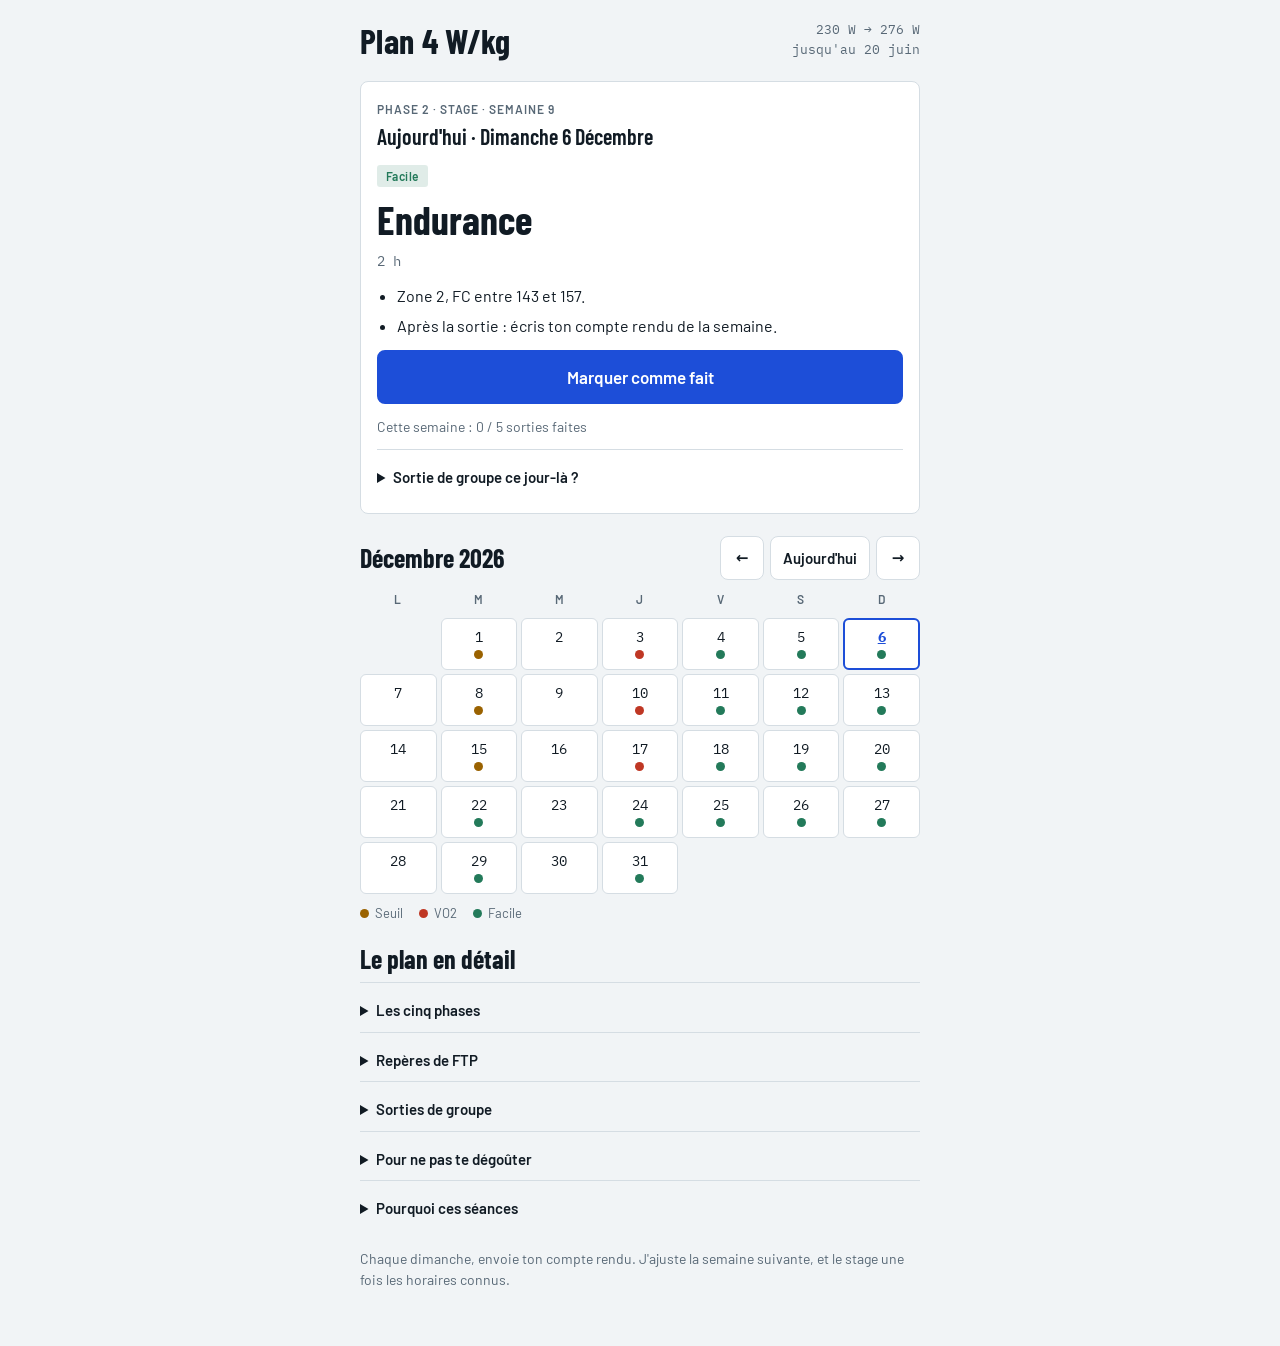
==== commit e1db3a32: "Add files via upload" ====
--- a/Index.html
+++ b/Index.html
@@ -1,450 +1,468 @@
-<!DOCTYPE html>
-<html lang="fr">
-<head>
-<meta charset="UTF-8">
-<meta name="viewport" content="width=device-width, initial-scale=1.0">
-<title>Plan 8 semaines — FTP 235W</title>
+<!doctype html><html><head><meta charset=utf8><meta name=viewport content="width=device-width,initial-scale=1,viewport-fit=cover"><style>:root{color-scheme:light;box-sizing:border-box;padding-top:env(safe-area-inset-top,0px);padding-bottom:env(safe-area-inset-bottom,0px)}html{scroll-padding-top:env(safe-area-inset-top,0px)}body{margin:0;padding:0;font:14px -apple-system,BlinkMacSystemFont,sans-serif;background:#faf9f5;color:#141413}img{max-width:100%}[hidden]:not([hidden=until-found i]){display:none!important}</style></head><body>
+<title>Plan 4 W/kg</title>
+<link rel="stylesheet" href="https://fonts.googleapis.com/css2?family=Barlow:wght@400;500;600&family=Barlow+Condensed:wght@600;700&family=IBM+Plex+Mono:wght@500&display=swap">
 <style>
-  @import url('https://fonts.googleapis.com/css2?family=Space+Grotesk:wght@500;600;700&family=Inter:wght@400;500;600;700&family=JetBrains+Mono:wght@500;600&display=swap');
-
-  :root{
-    --bg: #12151a;
-    --panel: #1a1f26;
-    --panel-2: #20262f;
-    --line: #2c333d;
-    --text: #eef1f5;
-    --text-dim: #9aa4b2;
-    --text-faint: #66707d;
-
-    --c-repos: #5b6472;
-    --c-recup: #4fb3c9;
-    --c-z2: #4caf6e;
-    --c-ss: #e0b94f;
-    --c-seuil: #e0813f;
-    --c-vo2: #e15a5a;
-  }
-
-  *{ box-sizing: border-box; }
-  html,body{ margin:0; padding:0; }
-  body{
-    background: var(--bg);
-    color: var(--text);
-    font-family: 'Inter', -apple-system, sans-serif;
-    -webkit-font-smoothing: antialiased;
-    padding-bottom: 48px;
-  }
-
-  .wrap{ max-width: 720px; margin: 0 auto; padding: 0 14px; }
-
-  /* ---------- HEADER ---------- */
-  header{
-    padding: 28px 14px 18px;
-    border-bottom: 1px solid var(--line);
-    background:
-      radial-gradient(circle at 85% -10%, rgba(224,129,63,0.16), transparent 55%),
-      var(--bg);
-  }
-  header .wrap{ padding:0; }
-  .eyebrow{
-    font-family: 'JetBrains Mono', monospace;
-    font-size: 11.5px;
-    letter-spacing: 0.12em;
-    color: var(--c-seuil);
-    text-transform: uppercase;
-    margin-bottom: 6px;
-  }
-  h1{
-    font-family: 'Space Grotesk', sans-serif;
-    font-size: 26px;
-    font-weight: 700;
-    margin: 0 0 4px;
-    letter-spacing: -0.01em;
-  }
-  .sub{ color: var(--text-dim); font-size: 13.5px; }
-
-  /* ---------- SECTION LABEL ---------- */
-  .section-label{
-    font-family: 'JetBrains Mono', monospace;
-    font-size: 11px;
-    letter-spacing: 0.1em;
-    text-transform: uppercase;
-    color: var(--text-faint);
-    margin: 26px 0 10px;
-    padding: 0 2px;
-  }
-
-  /* ---------- REPERES FTP (quick reference) ---------- */
-  .ftp-grid{
-    display: grid;
-    grid-template-columns: repeat(3, 1fr);
-    gap: 7px;
-    margin-top: 10px;
-  }
-  .ftp-card{
-    background: var(--panel);
-    border: 1px solid var(--line);
-    border-left: 3px solid var(--zc);
-    border-radius: 8px;
-    padding: 9px 10px;
-  }
-  .ftp-card .zn{ font-size: 11.5px; color: var(--text-dim); margin-bottom: 3px; }
-  .ftp-card .w{
-    font-family: 'JetBrains Mono', monospace;
-    font-size: 14px;
-    font-weight: 600;
-    color: var(--text);
-  }
-  .ftp-card .pc{ font-size: 10.5px; color: var(--text-faint); margin-top: 1px; }
-
-  /* ---------- OVERVIEW (8-week volume) ---------- */
-  .ov-row{
-    display: grid;
-    grid-template-columns: 78px 1fr 52px;
-    align-items: center;
-    gap: 10px;
-    padding: 7px 2px;
-    border-bottom: 1px solid var(--line);
-  }
-  .ov-row:last-of-type{ border-bottom: none; }
-  .ov-wk{ font-size: 12.5px; font-weight: 600; color: var(--text); }
-  .ov-phase{ font-size: 10.5px; color: var(--text-faint); }
-  .ov-bar-track{ height: 8px; background: var(--panel-2); border-radius: 4px; overflow: hidden; }
-  .ov-bar-fill{ height: 100%; border-radius: 4px; background: linear-gradient(90deg, var(--c-ss), var(--c-seuil)); }
-  .ov-vol{ font-family: 'JetBrains Mono', monospace; font-size: 12px; color: var(--text-dim); text-align: right; }
-  .ov-goal{ grid-column: 2 / 4; font-size: 11px; color: var(--text-faint); margin-top: 2px; }
-
-  /* ---------- WEEK BLOCK ---------- */
-  .week{ margin-top: 22px; }
-  .week-head{
-    display: flex;
-    align-items: baseline;
-    justify-content: space-between;
-    padding: 0 2px 8px;
-    border-bottom: 1px solid var(--line);
-    margin-bottom: 8px;
-  }
-  .week-head h2{
-    font-family: 'Space Grotesk', sans-serif;
-    font-size: 16.5px;
-    font-weight: 600;
-    margin: 0;
-  }
-  .week-head .tag{
-    font-family: 'JetBrains Mono', monospace;
-    font-size: 10.5px;
-    letter-spacing: 0.06em;
-    text-transform: uppercase;
-    color: var(--text-faint);
-    background: var(--panel-2);
-    border: 1px solid var(--line);
-    padding: 2px 7px;
-    border-radius: 999px;
-  }
-
-  /* ---------- DAY ROW ---------- */
-  .day{
-    background: var(--panel);
-    border: 1px solid var(--line);
-    border-left: 4px solid var(--zc);
-    border-radius: 9px;
-    padding: 10px 12px;
-    margin-bottom: 7px;
-  }
-  .day.rest{ opacity: 0.68; }
-  .day-top{
-    display: flex;
-    align-items: center;
-    justify-content: space-between;
-    gap: 8px;
-    flex-wrap: wrap;
-  }
-  .day-name{
-    font-family: 'Space Grotesk', sans-serif;
-    font-size: 13.5px;
-    font-weight: 700;
-    min-width: 74px;
-  }
-  .day-type{
-    font-size: 12.5px;
-    font-weight: 600;
-    color: var(--zc);
-    flex: 1;
-  }
-  .day-stats{
-    display: flex;
-    gap: 8px;
-    font-family: 'JetBrains Mono', monospace;
-    font-size: 11px;
-    color: var(--text-dim);
-    white-space: nowrap;
-  }
-  .day-stats span b{ color: var(--text); font-weight: 600; }
-  .day-detail{
-    font-size: 12px;
-    line-height: 1.5;
-    color: var(--text-dim);
-    margin-top: 6px;
-    padding-top: 6px;
-    border-top: 1px dashed var(--line);
-  }
-  .day.rest .day-detail{ border-top: none; padding-top: 2px; margin-top: 2px; }
-
-  /* ---------- LEGEND ---------- */
-  .legend{
-    display: flex;
-    flex-wrap: wrap;
-    gap: 10px 16px;
-    margin-top: 10px;
-    padding: 12px 12px;
-    background: var(--panel);
-    border: 1px solid var(--line);
-    border-radius: 9px;
-  }
-  .legend-item{ display:flex; align-items:center; gap:6px; font-size: 11.5px; color: var(--text-dim); }
-  .dot{ width:9px; height:9px; border-radius:50%; background: var(--zc); flex-shrink:0; }
-
-  footer{
-    text-align:center;
-    color: var(--text-faint);
-    font-size: 11px;
-    margin-top: 30px;
-    padding: 0 14px;
-  }
+/* Concept: l'écran s'ouvre sur la séance du jour en grand, un calendrier du mois en dessous. Intensité codée par trois couleurs (facile / seuil / VO2), un seul accent cobalt. */
+:root {
+  --bg: #f1f4f6;
+  --surface: #ffffff;
+  --fg: #111b24;
+  --muted: #586876;
+  --line: #d5dde3;
+  --accent: #1d4ed8;
+  --on-accent: #ffffff;
+  --easy: #237a5a;
+  --ss: #9a6200;
+  --vo2: #bf3724;
+  --font-display: "Barlow Condensed", "Arial Narrow", system-ui, sans-serif;
+  --font-body: "Barlow", system-ui, -apple-system, "Segoe UI", sans-serif;
+  --font-mono: "IBM Plex Mono", ui-monospace, "SFMono-Regular", Menlo, monospace;
+}
+@media (prefers-color-scheme: dark) {
+  :root:not([data-theme="light"]) {
+    --bg: #0e161d;
+    --surface: #16212a;
+    --fg: #e6edf2;
+    --muted: #94a5b2;
+    --line: #28363f;
+    --accent: #7ea4ff;
+    --on-accent: #0e161d;
+    --easy: #5cc79d;
+    --ss: #e3a93b;
+    --vo2: #ff8a76;
+    color-scheme: dark;
+  }
+}
+:root[data-theme="dark"] {
+  --bg: #0e161d;
+  --surface: #16212a;
+  --fg: #e6edf2;
+  --muted: #94a5b2;
+  --line: #28363f;
+  --accent: #7ea4ff;
+  --on-accent: #0e161d;
+  --easy: #5cc79d;
+  --ss: #e3a93b;
+  --vo2: #ff8a76;
+  color-scheme: dark;
+}
+
+body {
+  background: var(--bg);
+  color: var(--fg);
+  font-family: var(--font-body);
+  font-size: 16px;
+  line-height: 1.5;
+  padding-inline: 16px;
+  padding-block: 20px 56px;
+}
+.wrap { max-width: 560px; margin-inline: auto; display: flex; flex-direction: column; gap: 22px; }
+h1, h2, h3 { font-family: var(--font-display); font-weight: 700; line-height: 1.05; text-wrap: balance; margin: 0; }
+h1 { font-size: 34px; letter-spacing: 0.01em; }
+h2 { font-size: 26px; }
+p { margin: 0; max-width: 65ch; }
+a { color: var(--accent); }
+a:focus-visible, button:focus-visible, summary:focus-visible { outline: 2px solid var(--accent); outline-offset: 2px; }
+.mono { font-family: var(--font-mono); font-size: 0.92em; white-space: nowrap; }
+.muted { color: var(--muted); }
+.eyebrow { font-size: 12px; letter-spacing: 0.08em; text-transform: uppercase; color: var(--muted); font-weight: 600; }
+
+.top { display: flex; align-items: flex-end; justify-content: space-between; gap: 12px; }
+.top .sub { font-family: var(--font-mono); font-size: 13px; color: var(--muted); text-align: right; }
+
+.card { background: var(--surface); border: 1px solid var(--line); border-radius: 8px; padding: 18px 16px; display: flex; flex-direction: column; gap: 12px; scroll-margin-top: 12px; }
+.card .when { display: flex; flex-direction: column; gap: 2px; }
+.card .day { font-family: var(--font-display); font-size: 22px; font-weight: 600; text-transform: capitalize; }
+.card .title { font-family: var(--font-display); font-size: 40px; font-weight: 700; line-height: 1; text-wrap: balance; }
+.card .dur { font-family: var(--font-mono); font-size: 14px; color: var(--muted); }
+.card ul { margin: 0; padding-left: 20px; display: flex; flex-direction: column; gap: 6px; }
+.tag { display: inline-block; width: fit-content; font-size: 12px; font-weight: 600; letter-spacing: 0.04em; padding: 2px 9px; border-radius: 3px; }
+.tag.easy { color: var(--easy); background: color-mix(in srgb, var(--easy) 14%, transparent); }
+.tag.ss   { color: var(--ss);   background: color-mix(in srgb, var(--ss) 14%, transparent); }
+.tag.vo2  { color: var(--vo2);  background: color-mix(in srgb, var(--vo2) 14%, transparent); }
+.tag.off  { color: var(--muted); background: color-mix(in srgb, var(--muted) 14%, transparent); }
+
+.donebtn { min-height: 54px; border-radius: 8px; border: 2px solid var(--accent); background: var(--accent); color: var(--on-accent); font: 600 17px var(--font-body); cursor: pointer; }
+.donebtn.is-done { background: transparent; color: var(--accent); }
+.week { font-size: 14px; color: var(--muted); }
+details { border-top: 1px solid var(--line); padding: 10px 0 0; }
+details > summary { cursor: pointer; font-weight: 600; font-size: 15px; padding: 6px 0; }
+details p, details ul { margin-top: 8px; font-size: 15px; }
+
+.cal { display: flex; flex-direction: column; gap: 10px; }
+.calhead { display: flex; align-items: center; justify-content: space-between; gap: 8px; }
+.calhead .month { font-family: var(--font-display); font-size: 26px; font-weight: 700; text-transform: capitalize; }
+.nav { display: flex; gap: 6px; }
+.nav button, .todaybtn { min-height: 44px; min-width: 44px; border-radius: 8px; border: 1px solid var(--line); background: var(--surface); color: var(--fg); font: 600 15px var(--font-body); cursor: pointer; padding-inline: 12px; }
+.nav button:disabled { opacity: 0.35; cursor: default; }
+.dows, .grid { display: grid; grid-template-columns: repeat(7, minmax(0, 1fr)); gap: 4px; }
+.dows span { text-align: center; font-size: 12px; letter-spacing: 0.06em; text-transform: uppercase; color: var(--muted); font-weight: 600; }
+.cell { min-height: 52px; border-radius: 6px; border: 1px solid var(--line); background: var(--surface); color: var(--fg); display: flex; flex-direction: column; align-items: center; justify-content: center; gap: 4px; padding: 4px 0; cursor: pointer; font-family: var(--font-body); position: relative; }
+.cell .num { font-family: var(--font-mono); font-size: 14px; }
+.cell .dot { width: 9px; height: 9px; border-radius: 50%; background: transparent; }
+.cell .dot.easy { background: var(--easy); }
+.cell .dot.ss { background: var(--ss); }
+.cell .dot.vo2 { background: var(--vo2); }
+.cell .chk { position: absolute; top: 2px; right: 4px; font-size: 11px; color: var(--accent); font-weight: 700; }
+.cell.sel { outline: 2px solid var(--accent); outline-offset: -2px; }
+.cell.today .num { color: var(--accent); font-weight: 700; text-decoration: underline; }
+.cell.out { opacity: 0.3; cursor: default; }
+.spacer { min-height: 52px; }
+.legend { display: flex; flex-wrap: wrap; gap: 6px 16px; font-size: 13px; color: var(--muted); }
+.legend span::before { content: ""; display: inline-block; width: 9px; height: 9px; border-radius: 50%; margin-right: 6px; background: var(--c); }
+
+.more { display: flex; flex-direction: column; gap: 4px; }
+.more h2 { margin-bottom: 6px; }
+.scroll { overflow-x: auto; }
+table { border-collapse: collapse; width: 100%; font-size: 15px; }
+th, td { text-align: left; vertical-align: top; padding: 8px 10px 8px 0; border-top: 1px solid var(--line); }
+th { font-size: 12px; letter-spacing: 0.08em; text-transform: uppercase; color: var(--muted); font-weight: 600; border-top: 0; border-bottom: 1px solid var(--fg); }
+ul.plain { margin: 8px 0 0; padding-left: 20px; display: flex; flex-direction: column; gap: 8px; }
+.plist { list-style: none; padding: 0; margin: 8px 0 0; display: flex; flex-direction: column; }
+.plist li { display: flex; flex-direction: column; gap: 2px; padding: 10px 0; border-top: 1px solid var(--line); font-size: 15px; }
+.plist .w { font-family: var(--font-mono); font-size: 12px; color: var(--muted); }
+.plist .n { font-family: var(--font-display); font-size: 20px; font-weight: 700; }
+footer { font-size: 14px; color: var(--muted); }
 </style>
-</head>
-<body>
-
-<header>
-  <div class="wrap">
-    <div class="eyebrow">Cycle 8 semaines · Déload intégré</div>
-    <h1>Plan d'entraînement</h1>
-    <div class="sub">FTP de référence : <strong style="color:var(--text)">235 W</strong> — Progression FTP + capacité VO2max</div>
-  </div>
-</header>
 
 <div class="wrap">
 
-  <!-- REPERES FTP -->
-  <div class="section-label">Repères de puissance</div>
-  <div class="ftp-grid">
-    <div class="ftp-card" style="--zc:var(--c-recup)"><div class="zn">Récupération</div><div class="w">110–135 W</div><div class="pc">47–57 % FTP</div></div>
-    <div class="ftp-card" style="--zc:var(--c-z2)"><div class="zn">Z2 endurance</div><div class="w">135–165 W</div><div class="pc">57–70 % FTP</div></div>
-    <div class="ftp-card" style="--zc:var(--c-ss)"><div class="zn">Sweet Spot</div><div class="w">195–210 W</div><div class="pc">83–89 % FTP</div></div>
-    <div class="ftp-card" style="--zc:var(--c-seuil)"><div class="zn">Seuil</div><div class="w">205–220 W</div><div class="pc">87–94 % FTP</div></div>
-    <div class="ftp-card" style="--zc:var(--c-vo2)"><div class="zn">VO2max</div><div class="w">245–270 W</div><div class="pc">104–115 % FTP</div></div>
-    <div class="ftp-card" style="--zc:var(--c-repos)"><div class="zn">Repos</div><div class="w">—</div><div class="pc">—</div></div>
-  </div>
-
-  <!-- LEGEND -->
-  <div class="legend">
-    <div class="legend-item"><span class="dot" style="--zc:var(--c-repos)"></span>Repos</div>
-    <div class="legend-item"><span class="dot" style="--zc:var(--c-recup)"></span>Récupération</div>
-    <div class="legend-item"><span class="dot" style="--zc:var(--c-z2)"></span>Z2</div>
-    <div class="legend-item"><span class="dot" style="--zc:var(--c-ss)"></span>Sweet Spot</div>
-    <div class="legend-item"><span class="dot" style="--zc:var(--c-seuil)"></span>Seuil</div>
-    <div class="legend-item"><span class="dot" style="--zc:var(--c-vo2)"></span>VO2max</div>
-  </div>
-
-  <!-- VUE D'ENSEMBLE -->
-  <div class="section-label">Vue d'ensemble du cycle</div>
-  <div>
-    <div class="ov-row">
-      <div><div class="ov-wk">Semaine 1</div><div class="ov-phase">Construction</div></div>
-      <div><div class="ov-bar-track"><div class="ov-bar-fill" style="width:90%"></div></div><div class="ov-goal">Poser les bases : sweet spot + VO2max, volume modéré</div></div>
-      <div class="ov-vol">7h10</div>
-    </div>
-    <div class="ov-row">
-      <div><div class="ov-wk">Semaine 2</div><div class="ov-phase">Construction</div></div>
-      <div><div class="ov-bar-track"><div class="ov-bar-fill" style="width:92%"></div></div><div class="ov-goal">Légère hausse du volume, sweet spot en durée</div></div>
-      <div class="ov-vol">7h20</div>
-    </div>
-    <div class="ov-row">
-      <div><div class="ov-wk">Semaine 3</div><div class="ov-phase">Construction</div></div>
-      <div><div class="ov-bar-track"><div class="ov-bar-fill" style="width:92%"></div></div><div class="ov-goal">Introduction du seuil (2×20), pic avant déload</div></div>
-      <div class="ov-vol">7h20</div>
-    </div>
-    <div class="ov-row">
-      <div><div class="ov-wk">Semaine 4</div><div class="ov-phase">Déload</div></div>
-      <div><div class="ov-bar-track"><div class="ov-bar-fill" style="width:64%"></div></div><div class="ov-goal">Récupération active — assimiler le bloc précédent</div></div>
-      <div class="ov-vol">5h05</div>
-    </div>
-    <div class="ov-row">
-      <div><div class="ov-wk">Semaine 5</div><div class="ov-phase">Intensification</div></div>
-      <div><div class="ov-bar-track"><div class="ov-bar-fill" style="width:100%"></div></div><div class="ov-goal">Reprise à charge plus haute, seuil + VO2max</div></div>
-      <div class="ov-vol">8h00</div>
-    </div>
-    <div class="ov-row">
-      <div><div class="ov-wk">Semaine 6</div><div class="ov-phase">Intensification</div></div>
-      <div><div class="ov-bar-track"><div class="ov-bar-fill" style="width:96%"></div></div><div class="ov-goal">Sorties longues avec blocs sweet spot enchaînés</div></div>
-      <div class="ov-vol">7h40</div>
-    </div>
-    <div class="ov-row">
-      <div><div class="ov-wk">Semaine 7</div><div class="ov-phase">Intensification</div></div>
-      <div><div class="ov-bar-track"><div class="ov-bar-fill" style="width:88%"></div></div><div class="ov-goal">Pic du cycle : seuil 15 min × 3, VO2max</div></div>
-      <div class="ov-vol">7h00</div>
-    </div>
-    <div class="ov-row">
-      <div><div class="ov-wk">Semaine 8</div><div class="ov-phase">Déload + Test</div></div>
-      <div><div class="ov-bar-track"><div class="ov-bar-fill" style="width:50%"></div></div><div class="ov-goal">Réduction de charge puis test de 30 min (nouvelle FTP)</div></div>
-      <div class="ov-vol">4h00</div>
+<div class="top">
+  <h1>Plan 4 W/kg</h1>
+  <span class="sub">230 W → 276 W<br>jusqu'au 20 juin</span>
+</div>
+
+<section id="today" class="card" aria-live="polite"></section>
+
+<section class="cal" aria-label="Calendrier">
+  <div class="calhead">
+    <span class="month" id="monthLabel"></span>
+    <div class="nav">
+      <button id="prev" aria-label="Mois précédent">←</button>
+      <button id="todaybtn" class="todaybtn">Aujourd'hui</button>
+      <button id="next" aria-label="Mois suivant">→</button>
     </div>
   </div>
-
-  <!-- ===================== SEMAINE 1 ===================== -->
-  <div class="week">
-    <div class="week-head"><h2>Semaine 1</h2><span class="tag">Construction</span></div>
-
-    <div class="day rest" style="--zc:var(--c-repos)"><div class="day-top"><div class="day-name">Lundi</div><div class="day-type">Repos</div></div><div class="day-detail">Repos complet</div></div>
-
-    <div class="day" style="--zc:var(--c-ss)"><div class="day-top"><div class="day-name">Mardi</div><div class="day-type">Sweet Spot</div><div class="day-stats"><span><b>1h</b></span><span><b>83–87%</b></span><span>RPE <b>6–7</b></span></div></div><div class="day-detail">15 min échauffement + 3 × 10 min à 195–205 W + 5 min récup (51–60%) + retour au calme. RPE 6,5–7/10</div></div>
-
-    <div class="day" style="--zc:var(--c-z2)"><div class="day-top"><div class="day-name">Mercredi</div><div class="day-type">Z2</div><div class="day-stats"><span><b>1h</b></span><span><b>60–68%</b></span><span>RPE <b>4–5</b></span></div></div><div class="day-detail">140–160 W, cadence naturelle, conversation facile</div></div>
-
-    <div class="day" style="--zc:var(--c-vo2)"><div class="day-top"><div class="day-name">Jeudi</div><div class="day-type">VO2</div><div class="day-stats"><span><b>1h</b></span><span><b>106–113%</b></span><span>RPE <b>8–9</b></span></div></div><div class="day-detail">15 min échauffement + 5 × 3 min à 250–265 W + 3 min récup (51–60%). Pas de sprint, puissance homogène</div></div>
-
-    <div class="day" style="--zc:var(--c-recup)"><div class="day-top"><div class="day-name">Vendredi</div><div class="day-type">Récupération</div><div class="day-stats"><span><b>45–60min</b></span><span><b>47–57%</b></span><span>RPE <b>3–4</b></span></div></div><div class="day-detail">110–135 W. Si fatigue → repos</div></div>
-
-    <div class="day" style="--zc:var(--c-z2)"><div class="day-top"><div class="day-name">Samedi</div><div class="day-type">Z2</div><div class="day-stats"><span><b>2h</b></span><span><b>57–70%</b></span><span>RPE <b>4–5</b></span></div></div><div class="day-detail">135–165 W, régulier, aucun effort violent</div></div>
-
-    <div class="day" style="--zc:var(--c-ss)"><div class="day-top"><div class="day-name">Dimanche</div><div class="day-type">Z2 + Sweet Spot</div><div class="day-stats"><span><b>1h15</b></span><span><b>79–83%</b></span><span>RPE <b>5–7</b></span></div></div><div class="day-detail">45 min Z2 + 2 × 10 min à 185–195 W + 5 min récup (51–60%)</div></div>
+  <div class="dows" aria-hidden="true"><span>L</span><span>M</span><span>M</span><span>J</span><span>V</span><span>S</span><span>D</span></div>
+  <div class="grid" id="grid"></div>
+  <div class="legend">
+    <span style="--c: var(--ss)">Seuil</span>
+    <span style="--c: var(--vo2)">VO2</span>
+    <span style="--c: var(--easy)">Facile</span>
   </div>
-
-  <!-- ===================== SEMAINE 2 ===================== -->
-  <div class="week">
-    <div class="week-head"><h2>Semaine 2</h2><span class="tag">Construction</span></div>
-
-    <div class="day rest" style="--zc:var(--c-repos)"><div class="day-top"><div class="day-name">Lundi</div><div class="day-type">Repos</div></div><div class="day-detail">Repos</div></div>
-
-    <div class="day" style="--zc:var(--c-ss)"><div class="day-top"><div class="day-name">Mardi</div><div class="day-type">Sweet Spot</div><div class="day-stats"><span><b>1h</b></span><span><b>83–89%</b></span><span>RPE <b>6–7</b></span></div></div><div class="day-detail">3 × 12 min à 195–210 W + 5 min récup (51–60%)</div></div>
-
-    <div class="day" style="--zc:var(--c-z2)"><div class="day-top"><div class="day-name">Mercredi</div><div class="day-type">Z2</div><div class="day-stats"><span><b>1h</b></span><span><b>60–70%</b></span><span>RPE <b>4–5</b></span></div></div><div class="day-detail">140–165 W</div></div>
-
-    <div class="day" style="--zc:var(--c-vo2)"><div class="day-top"><div class="day-name">Jeudi</div><div class="day-type">VO2</div><div class="day-stats"><span><b>1h</b></span><span><b>106–115%</b></span><span>RPE <b>8–9</b></span></div></div><div class="day-detail">6 × 3 min à 250–270 W + 3 min récup (51–60%)</div></div>
-
-    <div class="day" style="--zc:var(--c-recup)"><div class="day-top"><div class="day-name">Vendredi</div><div class="day-type">Récupération</div><div class="day-stats"><span><b>45min</b></span><span><b>47–57%</b></span><span>RPE <b>3–4</b></span></div></div><div class="day-detail">110–135 W</div></div>
-
-    <div class="day" style="--zc:var(--c-ss)"><div class="day-top"><div class="day-name">Samedi</div><div class="day-type">Z2 + Sweet Spot</div><div class="day-stats"><span><b>2h15</b></span><span><b>81–85%</b></span><span>RPE <b>5–7</b></span></div></div><div class="day-detail">1h30 à 140–165 W + 3 × 8 min à 190–200 W + 4 min récup (51–60%) + retour en Z2</div></div>
-
-    <div class="day" style="--zc:var(--c-ss)"><div class="day-top"><div class="day-name">Dimanche</div><div class="day-type">Z2 + Sweet Spot</div><div class="day-stats"><span><b>1h15–1h30</b></span><span><b>60–85%</b></span><span>RPE <b>5–7</b></span></div></div><div class="day-detail">140–165 W + 1 effort de 5 min à ~200 W (85%). Sans dépasser</div></div>
-  </div>
-
-  <!-- ===================== SEMAINE 3 ===================== -->
-  <div class="week">
-    <div class="week-head"><h2>Semaine 3</h2><span class="tag">Construction</span></div>
-
-    <div class="day rest" style="--zc:var(--c-repos)"><div class="day-top"><div class="day-name">Lundi</div><div class="day-type">Repos</div></div><div class="day-detail">Repos</div></div>
-
-    <div class="day" style="--zc:var(--c-seuil)"><div class="day-top"><div class="day-name">Mardi</div><div class="day-type">Seuil</div><div class="day-stats"><span><b>1h10</b></span><span><b>87–91%</b></span><span>RPE <b>7–8</b></span></div></div><div class="day-detail">15 min échauffement + 2 × 20 min à 205–215 W + 7 min récup (51–60%) + retour au calme</div></div>
-
-    <div class="day" style="--zc:var(--c-z2)"><div class="day-top"><div class="day-name">Mercredi</div><div class="day-type">Z2</div><div class="day-stats"><span><b>1h</b></span><span><b>60–68%</b></span><span>RPE <b>4–5</b></span></div></div><div class="day-detail">140–160 W</div></div>
-
-    <div class="day" style="--zc:var(--c-vo2)"><div class="day-top"><div class="day-name">Jeudi</div><div class="day-type">VO2</div><div class="day-stats"><span><b>1h</b></span><span><b>104–113%</b></span><span>RPE <b>8–9</b></span></div></div><div class="day-detail">5 × 4 min à 245–265 W + 4 min récup (51–60%)</div></div>
-
-    <div class="day" style="--zc:var(--c-recup)"><div class="day-top"><div class="day-name">Vendredi</div><div class="day-type">Récupération</div><div class="day-stats"><span><b>45min/repos</b></span><span><b>47–57%</b></span><span>RPE <b>3–4</b></span></div></div><div class="day-detail">Repos ou 45 min récup à 110–135 W</div></div>
-
-    <div class="day" style="--zc:var(--c-ss)"><div class="day-top"><div class="day-name">Samedi</div><div class="day-type">Z2 + Sweet Spot</div><div class="day-stats"><span><b>2h30</b></span><span><b>81–85%</b></span><span>RPE <b>5–7</b></span></div></div><div class="day-detail">1h45 à 140–165 W + 2 × 15 min à 190–200 W + 5 min récup (51–60%) + retour tranquille</div></div>
-
-    <div class="day" style="--zc:var(--c-z2)"><div class="day-top"><div class="day-name">Dimanche</div><div class="day-type">Z2</div><div class="day-stats"><span><b>1h15</b></span><span><b>57–66%</b></span><span>RPE <b>4–5</b></span></div></div><div class="day-detail">Z2 très tranquille, 135–155 W</div></div>
-  </div>
-
-  <!-- ===================== SEMAINE 4 — DÉLOAD ===================== -->
-  <div class="week">
-    <div class="week-head"><h2>Semaine 4 — Déload</h2><span class="tag">Déload</span></div>
-
-    <div class="day rest" style="--zc:var(--c-repos)"><div class="day-top"><div class="day-name">Lundi</div><div class="day-type">Repos</div></div><div class="day-detail">Repos</div></div>
-
-    <div class="day" style="--zc:var(--c-ss)"><div class="day-top"><div class="day-name">Mardi</div><div class="day-type">Sweet Spot</div><div class="day-stats"><span><b>50–60min</b></span><span><b>83–87%</b></span><span>RPE <b>6–7</b></span></div></div><div class="day-detail">3 × 8 min à 195–205 W + 4 min récup (51–60%)</div></div>
-
-    <div class="day" style="--zc:var(--c-z2)"><div class="day-top"><div class="day-name">Mercredi</div><div class="day-type">Z2</div><div class="day-stats"><span><b>45–60min</b></span><span><b>57–66%</b></span><span>RPE <b>4–5</b></span></div></div><div class="day-detail">Z2 facile, 135–155 W</div></div>
-
-    <div class="day" style="--zc:var(--c-vo2)"><div class="day-top"><div class="day-name">Jeudi</div><div class="day-type">VO2</div><div class="day-stats"><span><b>45–50min</b></span><span><b>104–111%</b></span><span>RPE <b>8–9</b></span></div></div><div class="day-detail">4 × 3 min à 245–260 W + récup complète (51–60%)</div></div>
-
-    <div class="day rest" style="--zc:var(--c-repos)"><div class="day-top"><div class="day-name">Vendredi</div><div class="day-type">Repos</div></div><div class="day-detail">Repos</div></div>
-
-    <div class="day" style="--zc:var(--c-z2)"><div class="day-top"><div class="day-name">Samedi</div><div class="day-type">Z2</div><div class="day-stats"><span><b>1h30</b></span><span><b>57–66%</b></span><span>RPE <b>4–5</b></span></div></div><div class="day-detail">Z2 facile, 135–155 W</div></div>
-
-    <div class="day" style="--zc:var(--c-z2)"><div class="day-top"><div class="day-name">Dimanche</div><div class="day-type">Z2</div><div class="day-stats"><span><b>1h</b></span><span><b>51–62%</b></span><span>RPE <b>4–5</b></span></div></div><div class="day-detail">Très facile, 120–145 W</div></div>
-  </div>
-
-  <!-- ===================== SEMAINE 5 ===================== -->
-  <div class="week">
-    <div class="week-head"><h2>Semaine 5</h2><span class="tag">Intensification</span></div>
-
-    <div class="day rest" style="--zc:var(--c-repos)"><div class="day-top"><div class="day-name">Lundi</div><div class="day-type">Repos</div></div><div class="day-detail">Repos</div></div>
-
-    <div class="day" style="--zc:var(--c-seuil)"><div class="day-top"><div class="day-name">Mardi</div><div class="day-type">Seuil</div><div class="day-stats"><span><b>1h10</b></span><span><b>87–91%</b></span><span>RPE <b>7–8</b></span></div></div><div class="day-detail">3 × 15 min à 205–215 W + 5 min récup (51–60%)</div></div>
-
-    <div class="day" style="--zc:var(--c-z2)"><div class="day-top"><div class="day-name">Mercredi</div><div class="day-type">Z2</div><div class="day-stats"><span><b>1h</b></span><span><b>60–70%</b></span><span>RPE <b>4–5</b></span></div></div><div class="day-detail">140–165 W</div></div>
-
-    <div class="day" style="--zc:var(--c-vo2)"><div class="day-top"><div class="day-name">Jeudi</div><div class="day-type">VO2</div><div class="day-stats"><span><b>1h</b></span><span><b>106–115%</b></span><span>RPE <b>8–9</b></span></div></div><div class="day-detail">5 × 4 min à 250–270 W + 4 min récup (51–60%)</div></div>
-
-    <div class="day" style="--zc:var(--c-recup)"><div class="day-top"><div class="day-name">Vendredi</div><div class="day-type">Récupération</div><div class="day-stats"><span><b>45–60min</b></span><span><b>47–57%</b></span><span>RPE <b>3–4</b></span></div></div><div class="day-detail">110–135 W</div></div>
-
-    <div class="day" style="--zc:var(--c-ss)"><div class="day-top"><div class="day-name">Samedi</div><div class="day-type">Z2 + Sweet Spot</div><div class="day-stats"><span><b>2h30</b></span><span><b>83–87%</b></span><span>RPE <b>5–7</b></span></div></div><div class="day-detail">1h30 à 140–165 W + 3 × 10 min à 195–205 W + 5 min récup (51–60%) + retour en Z2</div></div>
-
-    <div class="day" style="--zc:var(--c-ss)"><div class="day-top"><div class="day-name">Dimanche</div><div class="day-type">Z2 + Sweet Spot</div><div class="day-stats"><span><b>1h30</b></span><span><b>60–85%</b></span><span>RPE <b>5–7</b></span></div></div><div class="day-detail">140–165 W + 1 × 15 min à 200 W (85%)</div></div>
-  </div>
-
-  <!-- ===================== SEMAINE 6 ===================== -->
-  <div class="week">
-    <div class="week-head"><h2>Semaine 6</h2><span class="tag">Intensification</span></div>
-
-    <div class="day rest" style="--zc:var(--c-repos)"><div class="day-top"><div class="day-name">Lundi</div><div class="day-type">Repos</div></div><div class="day-detail">Repos</div></div>
-
-    <div class="day" style="--zc:var(--c-seuil)"><div class="day-top"><div class="day-name">Mardi</div><div class="day-type">Seuil</div><div class="day-stats"><span><b>1h10</b></span><span><b>87–91%</b></span><span>RPE <b>7–8</b></span></div></div><div class="day-detail">2 × 25 min à 205–215 W + 8 min récup (51–60%)</div></div>
-
-    <div class="day" style="--zc:var(--c-z2)"><div class="day-top"><div class="day-name">Mercredi</div><div class="day-type">Z2</div><div class="day-stats"><span><b>1h</b></span><span><b>60–70%</b></span><span>RPE <b>4–5</b></span></div></div><div class="day-detail">140–165 W</div></div>
-
-    <div class="day" style="--zc:var(--c-z2)"><div class="day-top"><div class="day-name">Jeudi</div><div class="day-type">Z2</div><div class="day-stats"><span><b>1h</b></span><span><b>60–68%</b></span><span>RPE <b>4–5</b></span></div></div><div class="day-detail">140–160 W</div></div>
-
-    <div class="day" style="--zc:var(--c-recup)"><div class="day-top"><div class="day-name">Vendredi</div><div class="day-type">Récupération</div><div class="day-stats"><span><b>45min/repos</b></span><span><b>47–57%</b></span><span>RPE <b>3–4</b></span></div></div><div class="day-detail">110–135 W ou repos</div></div>
-
-    <div class="day" style="--zc:var(--c-ss)"><div class="day-top"><div class="day-name">Samedi</div><div class="day-type">Z2 + Sweet Spot</div><div class="day-stats"><span><b>2h45</b></span><span><b>83–89%</b></span><span>RPE <b>5–7</b></span></div></div><div class="day-detail">1h45 Z2 (140–165 W) + 20 min à 195–205 W + 5 min facile (51–60%) + 15 min à 200–210 W + retour facile</div></div>
-
-    <div class="day" style="--zc:var(--c-z2)"><div class="day-top"><div class="day-name">Dimanche</div><div class="day-type">Z2</div><div class="day-stats"><span><b>1h15–1h30</b></span><span><b>57–66%</b></span><span>RPE <b>4–5</b></span></div></div><div class="day-detail">Très facile, 135–155 W</div></div>
-  </div>
-
-  <!-- ===================== SEMAINE 7 ===================== -->
-  <div class="week">
-    <div class="week-head"><h2>Semaine 7</h2><span class="tag">Intensification</span></div>
-
-    <div class="day rest" style="--zc:var(--c-repos)"><div class="day-top"><div class="day-name">Lundi</div><div class="day-type">Repos</div></div><div class="day-detail">Repos</div></div>
-
-    <div class="day" style="--zc:var(--c-seuil)"><div class="day-top"><div class="day-name">Mardi</div><div class="day-type">Seuil</div><div class="day-stats"><span><b>1h15</b></span><span><b>89–94%</b></span><span>RPE <b>7–8</b></span></div></div><div class="day-detail">3 × 15 min à 210–220 W + 5 min récup (51–60%)</div></div>
-
-    <div class="day" style="--zc:var(--c-z2)"><div class="day-top"><div class="day-name">Mercredi</div><div class="day-type">Z2</div><div class="day-stats"><span><b>1h</b></span><span><b>60–70%</b></span><span>RPE <b>4–5</b></span></div></div><div class="day-detail">140–165 W</div></div>
-
-    <div class="day" style="--zc:var(--c-vo2)"><div class="day-top"><div class="day-name">Jeudi</div><div class="day-type">VO2</div><div class="day-stats"><span><b>1h</b></span><span><b>104–111%</b></span><span>RPE <b>8–9</b></span></div></div><div class="day-detail">4 × 5 min à 245–260 W + 5 min récup (51–60%)</div></div>
-
-    <div class="day rest" style="--zc:var(--c-repos)"><div class="day-top"><div class="day-name">Vendredi</div><div class="day-type">Repos</div></div><div class="day-detail">Repos</div></div>
-
-    <div class="day" style="--zc:var(--c-ss)"><div class="day-top"><div class="day-name">Samedi</div><div class="day-type">Z2 + Sweet Spot</div><div class="day-stats"><span><b>2h45–3h</b></span><span><b>83–89%</b></span><span>RPE <b>5–7</b></span></div></div><div class="day-detail">Z2 majoritaire (140–165 W) + 3 × 12 min à 195–210 W + 5 min récup (51–60%)</div></div>
-
-    <div class="day" style="--zc:var(--c-recup)"><div class="day-top"><div class="day-name">Dimanche</div><div class="day-type">Récupération</div><div class="day-stats"><span><b>1h</b></span><span><b>51–62%</b></span><span>RPE <b>3–4</b></span></div></div><div class="day-detail">Très facile, 120–145 W</div></div>
-  </div>
-
-  <!-- ===================== SEMAINE 8 — DÉLOAD + TEST ===================== -->
-  <div class="week">
-    <div class="week-head"><h2>Semaine 8 — Déload + test</h2><span class="tag">Test final</span></div>
-
-    <div class="day rest" style="--zc:var(--c-repos)"><div class="day-top"><div class="day-name">Lundi</div><div class="day-type">Repos</div></div><div class="day-detail">Repos</div></div>
-
-    <div class="day" style="--zc:var(--c-ss)"><div class="day-top"><div class="day-name">Mardi</div><div class="day-type">Sweet Spot</div><div class="day-stats"><span><b>50min</b></span><span><b>85–89%</b></span><span>RPE <b>6–7</b></span></div></div><div class="day-detail">3 × 8 min à 200–210 W + 4 min récup (51–60%)</div></div>
-
-    <div class="day" style="--zc:var(--c-z2)"><div class="day-top"><div class="day-name">Mercredi</div><div class="day-type">Z2</div><div class="day-stats"><span><b>45–60min</b></span><span><b>57–66%</b></span><span>RPE <b>4–5</b></span></div></div><div class="day-detail">Z2 facile, 135–155 W</div></div>
-
-    <div class="day" style="--zc:var(--c-vo2)"><div class="day-top"><div class="day-name">Jeudi</div><div class="day-type">VO2</div><div class="day-stats"><span><b>45min</b></span><span><b>106–111%</b></span><span>RPE <b>8–9</b></span></div></div><div class="day-detail">3 × 3 min à 250–260 W + récup complète</div></div>
-
-    <div class="day rest" style="--zc:var(--c-repos)"><div class="day-top"><div class="day-name">Vendredi</div><div class="day-type">Repos</div></div><div class="day-detail">Repos</div></div>
-
-    <div class="day" style="--zc:var(--c-vo2)"><div class="day-top"><div class="day-name">Samedi</div><div class="day-type">★ Test 30 min</div><div class="day-stats"><span><b>30min</b></span><span><b>~85%+</b></span><span>RPE <b>9–10</b></span></div></div><div class="day-detail">Pacing régulier. 5 premières min ~200 W (85%), puis augmente progressivement (pas de départ à 250+ W). Accélération finale si possible. Noter puissance moyenne, normalisée, FC moy/max, RPE</div></div>
-
-    <div class="day" style="--zc:var(--c-recup)"><div class="day-top"><div class="day-name">Dimanche</div><div class="day-type">Récupération</div><div class="day-stats"><span><b>1h</b></span><span><b>51–62%</b></span><span>RPE <b>3–4</b></span></div></div><div class="day-detail">120–145 W</div></div>
-  </div>
+</section>
+
+<section class="more">
+  <h2>Le plan en détail</h2>
+
+  <details>
+    <summary>Les cinq phases</summary>
+    <ol class="plist">
+      <li><span class="w">5 oct. → 15 nov.</span><span class="n">1 · Base d'intensité courte</span><span>Sweet spot en blocs de 8 à 10 min et premiers intervalles courts.</span></li>
+      <li><span class="w">16 nov. → 3 janv.</span><span class="n">2 · Stage, minimum vital</span><span>Deux séances clés courtes, ou une seule si le stage est chargé. Semaines de Noël libres.</span></li>
+      <li><span class="w">4 janv. → 28 févr.</span><span class="n">3 · Construction</span><span>Seuil fractionné le mardi, VO2 le jeudi.</span></li>
+      <li><span class="w">1 mars → 25 avr.</span><span class="n">4 · Spécifique</span><span>Blocs proches du seuil, côtes longues le samedi.</span></li>
+      <li><span class="w">26 avr. → 20 juin</span><span class="n">5 · Objectif</span><span>Efforts de 20 min à ton FTP du moment, puis affûtage la dernière semaine.</span></li>
+    </ol>
+  </details>
+
+  <details>
+    <summary>Repères de FTP</summary>
+    <div class="scroll">
+    <table>
+      <thead><tr><th>Date</th><th>FTP visé</th><th>W/kg</th></tr></thead>
+      <tbody>
+        <tr><td>Début janvier</td><td class="mono">≈ 240 W</td><td class="mono">3,5</td></tr>
+        <tr><td>Début mars</td><td class="mono">≈ 252 W</td><td class="mono">3,65</td></tr>
+        <tr><td>Fin avril</td><td class="mono">≈ 263 W</td><td class="mono">3,8</td></tr>
+        <tr><td>20 juin</td><td class="mono">276 W</td><td class="mono">4,0</td></tr>
+      </tbody>
+    </table>
+    </div>
+    <p style="margin-top:8px">Ce sont mes estimations. Gagner 46 W en 8 mois (+20 %) est ambitieux. Pas de test dédié : je lis ces valeurs dans ta courbe de puissance. Pour 276 W de FTP, ta meilleure puissance sur 20 min doit approcher <span class="mono">290 W</span>.</p>
+  </details>
+
+  <details>
+    <summary>Sorties de groupe</summary>
+    <ul class="plain">
+      <li>Elle remplace la sortie du vendredi, du samedi ou du dimanche, selon le jour où elle tombe.</li>
+      <li>Si tu es resté à l'aise, elle compte comme une sortie facile.</li>
+      <li>Si ça a roulé fort et que tu as dû forcer, elle compte comme une séance clé. La séance clé des 48 h suivantes devient alors une sortie facile de 45 min.</li>
+      <li>Si elle tombe un mardi ou un jeudi, tu fais le groupe et tu sautes la séance, sans la rattraper.</li>
+    </ul>
+  </details>
+
+  <details>
+    <summary>Pour ne pas te dégoûter</summary>
+    <ul class="plain">
+      <li>Aucun bloc au-delà de 12 min avant mars.</li>
+      <li>Une sortie libre par semaine, sans objectif de watts.</li>
+      <li>Mardi et jeudi s'échangent. Une séance ratée ne se rattrape pas.</li>
+      <li>Deux séances ratées de suite : la semaine suivante est allégée.</li>
+      <li>Une semaine allégée toutes les 4 semaines.</li>
+      <li>Pas de test de FTP.</li>
+    </ul>
+  </details>
+
+  <details>
+    <summary>Pourquoi ces séances</summary>
+    <ul class="plain">
+      <li>Les intervalles courts 30/15 ont donné de meilleures adaptations que des intervalles longs à effort équivalent chez des cyclistes entraînés. <a href="https://paulogentil.com/pdf/Short%20intervals%20induce%20superior%20training%20adaptations%20compared%20with%20long%20intervals%20in%20cyclists%20%E2%80%93%20An%20effort-matched%20approach.pdf">Rønnestad 2015</a></li>
+      <li>Sur un contre-la-montre de 40 km, les intervalles proches de l'allure de course (4 min à 85 %) et les efforts à 175 % ont aidé. Les autres intensités n'ont pas eu d'effet significatif. <a href="https://pubmed.ncbi.nlm.nih.gov/10331896/">Stepto 1999</a></li>
+      <li>Une méta-analyse sur cyclistes entraînés ne trouve pas de durée d'intervalle clairement supérieure. L'individualisation compte plus. <a href="https://doaj.org/article/f281c0dc83b242428a8b9e277545ac43">Norte 2024</a></li>
+      <li>Chez les athlètes d'endurance de haut niveau, environ 80 % du temps se passe à basse intensité. <a href="https://pmc.ncbi.nlm.nih.gov/articles/PMC4621419/">Stöggl et Sperlich 2015</a></li>
+      <li>La force lourde ajoutée à l'endurance a amélioré la puissance moyenne sur un effort de 40 min chez des cyclistes bien entraînés. <a href="https://www.springermedicine.com/effect-of-heavy-strength-training-on-thigh-muscle-cross-sectiona/21067996">Rønnestad 2010</a></li>
+    </ul>
+    <p class="muted" style="margin-top:8px">Ce plan est ma synthèse de ces études. Aucune ne teste ce protocole exact.</p>
+  </details>
+</section>
+
+<footer>Chaque dimanche, envoie ton compte rendu. J'ajuste la semaine suivante, et le stage une fois les horaires connus.</footer>
 
 </div>
 
-<footer>Volumes estimés à partir des points médians de chaque durée — à titre indicatif.</footer>
-
-</body>
-</html>
+<script>
+(function () {
+  var DOW = ["dimanche","lundi","mardi","mercredi","jeudi","vendredi","samedi"];
+  var MON = ["janvier","février","mars","avril","mai","juin","juillet","août","septembre","octobre","novembre","décembre"];
+  var PHASE = { 1: "Phase 1 · Base d'intensité courte", 2: "Phase 2 · Stage", 3: "Phase 3 · Construction", 4: "Phase 4 · Spécifique", 5: "Phase 5 · Objectif", 6: "Fêtes" };
+  function mk(y, m, d) { return new Date(y, m, d, 12, 0, 0); }
+  function pad(n) { return n < 10 ? "0" + n : "" + n; }
+  function key(d) { return d.getFullYear() + "-" + pad(d.getMonth() + 1) + "-" + pad(d.getDate()); }
+  var START = mk(2026, 9, 5), END = mk(2027, 5, 20);
+  function weekIdx(d) { return Math.floor(Math.round((d - START) / 86400000) / 7); }
+
+  function S(tag, label, title, dur, lines) { return { tag: tag, label: label, title: title, dur: dur, lines: lines, ride: tag !== "off" }; }
+
+  var WARM_T = "Échauffement 10 min progressif, retour au calme 5 min.";
+  var WARM_J = "Échauffement 15 min avec 3 accélérations de 20 s, retour au calme 10 min.";
+
+  function blocks(n, min, w, rec, pct, label, dur) {
+    return S("ss", label || "Séance clé · seuil", n + " × " + min + " min à " + w + " W", dur || "≈ 1 h",
+      ["Home trainer.", "Récupération : " + rec + " entre les blocs.", "Intensité : " + pct + " du FTP du home trainer (220 W).", WARM_T]);
+  }
+  function eff(n, min, wtxt, rec, pct, dur) {
+    return S("vo2", "Séance clé · VO2", n + " × " + min + " min à " + wtxt, dur,
+      ["Home trainer.", "Récupération : " + rec + " entre les efforts.", "Intensité : " + pct + " du FTP du home trainer (220 W).", WARM_J]);
+  }
+  function shortS(sets, reps, dur, extra) {
+    var l = ["Home trainer.", "30 s à l'effort maximal que tu peux tenir jusqu'à la dernière répétition (point de départ ≈ 286 W, 130 %).", "15 s très souples entre les efforts, 4 min de récup entre les séries.", WARM_J];
+    if (extra) l.splice(3, 0, extra);
+    return S("vo2", "Séance clé · VO2", sets + " × (" + reps + " × 30 s / 15 s)", dur, l);
+  }
+  function easyRide(title, dur, lines) { return S("easy", "Facile", title, dur, lines); }
+  var FRI = easyRide("Sortie souple", "45 min", ["Zone 1-2, FC sous 143.", "Dehors ou sur le home trainer.", "Aucun objectif de watts."]);
+  var OFF_MON = S("off", "Repos", "Repos", "", ["Pas de vélo.", "Option : 20 à 30 min de force (squats, fentes, soulevé de terre)."]);
+  var OFF_WED = S("off", "Libre", "Pas de vélo", "", ["Jour sans entraînement."]);
+  var FREE = S("easy", "Libre", "Roule pour le plaisir", "", ["Aucune séance prévue.", "Sors quand tu en as envie, tranquille et sans regarder les watts."]);
+
+  function sat(title, dur, lines) { return easyRide(title, dur, lines); }
+  function sun(dur, deload) { return easyRide("Endurance", dur, ["Zone 2, FC entre 143 et 157.", "Après la sortie : écris ton compte rendu de la semaine."]); }
+
+  var P1_TUE = [
+    function () { return blocks(4, 8, 198, "3 min facile", "90 %", "Séance clé · sweet spot"); },
+    function () { return blocks(4, 10, 198, "3 min facile", "90 %", "Séance clé · sweet spot"); },
+    function () { return blocks(4, 10, 205, "3 min facile", "93 %", "Séance clé · sweet spot"); },
+    function () { return blocks(3, 8, 194, "3 min facile", "88 %", "Séance clé · sweet spot", "≈ 50 min"); },
+    function () { return blocks(5, 8, 209, "2 min facile", "95 %"); },
+    function () { return blocks(4, 10, 209, "3 min facile", "95 %"); }
+  ];
+  var P1_THU = [
+    function () { return eff(6, 2, "242 W", "2 min facile", "110 %", "≈ 50 min"); },
+    function () { return eff(8, 2, "242 W", "2 min facile", "110 %", "≈ 55 min"); },
+    function () { return shortS(2, 8, "≈ 45 min"); },
+    function () { return eff(5, 1, "264 W", "2 min facile", "120 %", "≈ 40 min"); },
+    function () { return shortS(2, 10, "≈ 45 min"); },
+    function () { return shortS(3, 10, "≈ 55 min", "Si ça passe, monte jusqu'à 13 répétitions par série."); }
+  ];
+
+  function overUnder(n) {
+    return S("ss", "Séance clé · seuil", n + " × 9 min over-under", n === 2 ? "≈ 45 min" : "≈ 1 h",
+      ["Home trainer.", "Chaque bloc : 3 × (2 min à 209 W puis 1 min à 231 W).", "Récupération : 3 min facile entre les blocs.", "Soit 95 % puis 105 % du FTP du home trainer.", WARM_T]);
+  }
+  var P3_TUE_N = [3, 3, 4, 2, 4, 4, 4, 2];
+  var P3_THU = [
+    function () { return eff(5, 3, "238-246 W", "3 min facile", "108-112 %", "≈ 55 min"); },
+    function () { return shortS(3, 10, "≈ 55 min"); },
+    function () { return eff(6, 3, "238-246 W", "3 min facile", "108-112 %", "≈ 1 h"); },
+    function () { return eff(5, 1, "264 W", "2 min facile", "120 %", "≈ 40 min"); },
+    function () { return eff(6, 3, "238-246 W", "3 min facile", "108-112 %", "≈ 1 h"); },
+    function () { return shortS(3, 13, "≈ 1 h"); },
+    function () { return eff(6, 3, "238-246 W", "3 min facile", "108-112 %", "≈ 1 h"); },
+    function () { return eff(5, 1, "264 W", "2 min facile", "120 %", "≈ 40 min"); }
+  ];
+  var P4_TUE = [
+    function () { return blocks(3, 10, "216-224", "3 min facile", "98-102 %"); },
+    function () { return blocks(3, 10, "216-224", "3 min facile", "98-102 %"); },
+    function () { return blocks(4, 10, "216-224", "3 min facile", "98-102 %"); },
+    function () { return blocks(3, 8, 198, "3 min facile", "90 %", "Séance clé · sweet spot", "≈ 50 min"); },
+    function () { return blocks(4, 10, "216-224", "3 min facile", "98-102 %"); },
+    function () { return blocks(4, 10, "216-224", "3 min facile", "98-102 %"); },
+    function () { return blocks(3, 12, "216-224", "3 min facile", "98-102 %"); },
+    function () { return blocks(3, 8, 198, "3 min facile", "90 %", "Séance clé · sweet spot", "≈ 50 min"); }
+  ];
+  var P4_THU = [
+    function () { return eff(4, 4, "231-242 W", "3 min facile", "105-110 %", "≈ 55 min"); },
+    function () { return eff(5, 4, "231-242 W", "3 min facile", "105-110 %", "≈ 1 h"); },
+    function () { return eff(5, 4, "231-242 W", "3 min facile", "105-110 %", "≈ 1 h"); },
+    function () { return eff(5, 1, "264 W", "2 min facile", "120 %", "≈ 40 min"); },
+    function () { return eff(5, 4, "231-242 W", "3 min facile", "105-110 %", "≈ 1 h"); },
+    function () { return eff(6, 4, "231-242 W", "3 min facile", "105-110 %", "≈ 1 h 10"); },
+    function () { return eff(6, 4, "231-242 W", "3 min facile", "105-110 %", "≈ 1 h 10"); },
+    function () { return eff(5, 1, "264 W", "2 min facile", "120 %", "≈ 40 min"); }
+  ];
+  var P5_TUE = [
+    function () { return S("ss", "Séance clé · seuil", "2 × 12 min + 1 × 8 min à 220-231 W", "≈ 1 h", ["Home trainer.", "Récupération : 3 min facile entre les blocs.", "Intensité : 100-105 % du FTP du home trainer (220 W).", WARM_T]); },
+    function () { return S("ss", "Séance clé · seuil", "2 × 12 min + 1 × 8 min à 220-231 W", "≈ 1 h", ["Home trainer.", "Récupération : 3 min facile entre les blocs.", "Intensité : 100-105 % du FTP du home trainer (220 W).", WARM_T]); },
+    function () { return S("ss", "Séance clé · seuil", "2 × 12 min + 1 × 8 min à 220-231 W", "≈ 1 h", ["Home trainer.", "Récupération : 3 min facile entre les blocs.", "Intensité : 100-105 % du FTP du home trainer (220 W).", WARM_T]); },
+    function () { return blocks(3, 8, 198, "3 min facile", "90 %", "Séance clé · sweet spot", "≈ 50 min"); },
+    function () { return S("ss", "Séance clé · seuil", "2 × 12 min + 1 × 8 min à 220-231 W", "≈ 1 h", ["Home trainer.", "Récupération : 3 min facile entre les blocs.", "Intensité : 100-105 % du FTP du home trainer (220 W).", WARM_T]); },
+    function () { return S("ss", "Séance clé · seuil", "2 × 12 min + 1 × 8 min à 220-231 W", "≈ 1 h", ["Home trainer.", "Récupération : 3 min facile entre les blocs.", "Intensité : 100-105 % du FTP du home trainer (220 W).", WARM_T]); },
+    function () { return S("ss", "Séance clé · seuil", "2 × 12 min + 1 × 8 min à 220-231 W", "≈ 1 h", ["Home trainer.", "Récupération : 3 min facile entre les blocs.", "Intensité : 100-105 % du FTP du home trainer (220 W).", WARM_T]); },
+    function () { return blocks(3, 6, 216, "3 min facile", "98 %", "Séance clé · affûtage", "≈ 45 min"); }
+  ];
+  var P5_THU = [
+    function () { return eff(4, 4, "231-242 W", "3 min facile", "105-110 %", "≈ 55 min"); },
+    function () { return eff(4, 4, "231-242 W", "3 min facile", "105-110 %", "≈ 55 min"); },
+    function () { return eff(5, 4, "231-242 W", "3 min facile", "105-110 %", "≈ 1 h"); },
+    function () { return eff(5, 1, "264 W", "2 min facile", "120 %", "≈ 40 min"); },
+    function () { return eff(5, 4, "231-242 W", "3 min facile", "105-110 %", "≈ 1 h"); },
+    function () { return eff(5, 4, "231-242 W", "3 min facile", "105-110 %", "≈ 1 h"); },
+    function () { return eff(4, 4, "231-242 W", "3 min facile", "105-110 %", "≈ 55 min"); },
+    function () { return shortS(2, 10, "≈ 45 min"); }
+  ];
+
+  function computeDay(d) {
+    if (d < START || d > END) return null;
+    var w = weekIdx(d), dow = d.getDay(), ph, wi;
+    if (w <= 5) { ph = 1; wi = w; }
+    else if (w <= 10) { ph = 2; wi = w - 6; }
+    else if (w <= 12) { ph = 6; wi = w - 11; }
+    else if (w <= 20) { ph = 3; wi = w - 13; }
+    else if (w <= 28) { ph = 4; wi = w - 21; }
+    else { ph = 5; wi = w - 29; }
+    var out;
+    if (dow === 1) out = OFF_MON;
+    else if (dow === 3) out = OFF_WED;
+    else if (ph === 6) out = (dow === 2 || dow === 4 || dow === 5 || dow === 6 || dow === 0) ? FREE : OFF_MON;
+    else if (dow === 5) out = FRI;
+    else if (ph === 1) {
+      var dl1 = wi === 3;
+      if (dow === 2) out = P1_TUE[wi]();
+      else if (dow === 4) out = P1_THU[wi]();
+      else if (dow === 6) out = sat(dl1 ? "Vallonné 1 h 15" : "Vallonné 1 h 30", dl1 ? "1 h 15" : "1 h 30", ["Dehors, côtes à 90 % du FTP au maximum (≈ 207 W).", "Le reste en facile, FC sous 157.", "Pas besoin de chercher le seuil dans chaque côte."]);
+      else out = sun(dl1 ? "1 h 30" : "2 h");
+    } else if (ph === 2) {
+      if (dow === 2) out = S("ss", "Séance clé · seuil", "4 × 8 min à 209 W", "≈ 50 min", ["Home trainer, version stage.", "Récupération : 2 min facile entre les blocs.", "Intensité : 95 % du FTP du home trainer (220 W).", "Semaine chargée au stage : garde une seule séance clé, mardi ou jeudi.", WARM_T]);
+      else if (dow === 4) out = shortS(2, 10, "≈ 45 min", "Semaine chargée au stage : tu peux sauter cette séance si tu as fait celle du mardi.");
+      else if (dow === 6) out = sat("Sortie libre 1 h 30", "1 h 30", ["Dehors, facile.", "Pas de côtes à fond."]);
+      else out = sun("2 h");
+    } else if (ph === 3) {
+      var dl3 = wi === 3 || wi === 7;
+      if (dow === 2) out = overUnder(P3_TUE_N[wi]);
+      else if (dow === 4) out = P3_THU[wi]();
+      else if (dow === 6) out = sat(dl3 ? "Vallonné 1 h 15" : "Vallonné 1 h 30 à 2 h", dl3 ? "1 h 15" : "1 h 30 à 2 h", ["Dehors, côtes libres.", wi % 2 === 0 && !dl3 ? "Une montée à fond au ressenti, 5 à 8 min." : "Toutes les côtes à l'aise, sous 90 % du FTP.", "Le reste en facile."]);
+      else out = sun(dl3 ? "1 h 30" : "2 h 30");
+    } else if (ph === 4) {
+      var dl4 = wi === 3 || wi === 7;
+      if (dow === 2) out = P4_TUE[wi]();
+      else if (dow === 4) out = P4_THU[wi]();
+      else if (dow === 6) out = dl4 ? sat("Vallonné 1 h 15", "1 h 15", ["Dehors, côtes à l'aise.", "Semaine allégée."]) : sat("Côtes longues", "2 h", ["2 côtes de 8 à 12 min à 90-95 % du FTP extérieur (207-219 W).", "Récupération en descente, le reste en facile."]);
+      else out = sun(dl4 ? "1 h 30" : "2 h 30");
+    } else {
+      var dl5 = wi === 3;
+      if (dow === 2) out = P5_TUE[wi]();
+      else if (dow === 4) out = P5_THU[wi]();
+      else if (dow === 6) {
+        if (wi === 7) out = sat("Dernière sortie vallonnée", "1 h 30", ["Dehors, facile.", "Si tu te sens bien : 20 min en côte à ton meilleur niveau. Pour 276 W de FTP, vise ≈ 290 W. C'est optionnel."]);
+        else if (dl5) out = sat("Vallonné 1 h 15", "1 h 15", ["Dehors, côtes à l'aise.", "Semaine allégée."]);
+        else if (wi % 2 === 0) out = sat("Effort de 20 min", "1 h 45", ["Dehors, en côte ou sur le plat.", "20 min à 100 % de ton FTP du moment.", "Échauffement 20 min, le reste de la sortie en facile."]);
+        else out = sat("Côtes libres", "2 h", ["Dehors, côtes libres, une montée à fond au ressenti.", "Le reste en facile."]);
+      } else out = sun(dl5 ? "1 h 30" : (wi === 7 ? "1 h 30" : "2 h 30"));
+    }
+    return { info: out, phase: ph, week: w + 1 };
+  }
+
+  var DONE = {};
+  function loadDone() { try { var r = localStorage.getItem("plan4wkg-done"); if (r) DONE = JSON.parse(r) || {}; } catch (e) { DONE = {}; } }
+  function saveDone() { try { localStorage.setItem("plan4wkg-done", JSON.stringify(DONE)); } catch (e) {} }
+
+  function clamp(d) { if (d < START) return START; if (d > END) return END; return d; }
+  var now = new Date(); var today = mk(now.getFullYear(), now.getMonth(), now.getDate());
+  var sel = clamp(today);
+  var view = mk(sel.getFullYear(), sel.getMonth(), 1);
+
+  var elToday = document.getElementById("today"), elGrid = document.getElementById("grid");
+  var elMonth = document.getElementById("monthLabel"), elPrev = document.getElementById("prev"), elNext = document.getElementById("next");
+
+  function weekDone(d) {
+    var dow = (d.getDay() + 6) % 7, mon = mk(d.getFullYear(), d.getMonth(), d.getDate() - dow), n = 0, t = 0;
+    for (var i = 0; i < 7; i++) {
+      var x = mk(mon.getFullYear(), mon.getMonth(), mon.getDate() + i), c = computeDay(x);
+      if (c && c.info.ride) { t++; if (DONE[key(x)]) n++; }
+    }
+    return [n, t];
+  }
+
+  function renderCard() {
+    var c = computeDay(sel);
+    var dayName = DOW[sel.getDay()] + " " + sel.getDate() + " " + MON[sel.getMonth()];
+    if (!c) { elToday.innerHTML = '<span class="muted">Hors du plan.</span>'; return; }
+    var i = c.info, k = key(sel), done = !!DONE[k], wk = weekDone(sel);
+    var html = '<div class="when"><span class="eyebrow">' + PHASE[c.phase] + ' · semaine ' + c.week + '</span><span class="day">' + (sel.getTime() === today.getTime() ? "Aujourd'hui · " : "") + dayName + '</span></div>';
+    html += '<span class="tag ' + i.tag + '">' + i.label + '</span>';
+    html += '<div class="title">' + i.title + '</div>';
+    if (i.dur) html += '<div class="dur">' + i.dur + '</div>';
+    html += '<ul>' + i.lines.map(function (l) { return "<li>" + l + "</li>"; }).join("") + "</ul>";
+    if (i.ride) {
+      html += '<button class="donebtn' + (done ? " is-done" : "") + '" id="donebtn" aria-pressed="' + done + '">' + (done ? "Fait ✓ (annuler)" : "Marquer comme fait") + "</button>";
+      html += '<div class="week">Cette semaine : ' + wk[0] + " / " + wk[1] + " sorties faites</div>";
+      html += "<details><summary>Sortie de groupe ce jour-là ?</summary><p>Si elle était tranquille, elle compte comme une sortie facile. Si ça a roulé fort, elle compte comme séance clé et la séance clé des 48 h suivantes devient une sortie facile de 45 min. Si elle tombe un jour de séance clé, tu fais le groupe et tu sautes la séance.</p></details>";
+    }
+    elToday.innerHTML = html;
+  }
+
+  function renderGrid() {
+    var y = view.getFullYear(), m = view.getMonth();
+    elMonth.textContent = MON[m] + " " + y;
+    var first = mk(y, m, 1), offset = (first.getDay() + 6) % 7, days = new Date(y, m + 1, 0).getDate();
+    var html = "";
+    for (var s = 0; s < offset; s++) html += '<span class="spacer"></span>';
+    for (var d = 1; d <= days; d++) {
+      var dt = mk(y, m, d), c = computeDay(dt), k = key(dt);
+      var cls = "cell" + (c ? "" : " out") + (dt.getTime() === sel.getTime() ? " sel" : "") + (dt.getTime() === today.getTime() ? " today" : "");
+      var dot = c && c.info.tag !== "off" ? '<span class="dot ' + c.info.tag + '"></span>' : '<span class="dot"></span>';
+      var chk = c && DONE[k] ? '<span class="chk">✓</span>' : "";
+      html += '<button class="' + cls + '" data-date="' + k + '"' + (c ? "" : " disabled") + ' aria-label="' + d + " " + MON[m] + (c ? ", " + c.info.title : "") + '"><span class="num">' + d + "</span>" + dot + chk + "</button>";
+    }
+    elGrid.innerHTML = html;
+    elPrev.disabled = (y === START.getFullYear() && m === START.getMonth());
+    elNext.disabled = (y === END.getFullYear() && m === END.getMonth());
+  }
+
+  function render() { renderCard(); renderGrid(); }
+
+  elGrid.addEventListener("click", function (e) {
+    var b = e.target.closest("button[data-date]"); if (!b) return;
+    var p = b.getAttribute("data-date").split("-");
+    sel = mk(+p[0], +p[1] - 1, +p[2]); render();
+    var reduce = window.matchMedia && window.matchMedia("(prefers-reduced-motion: reduce)").matches;
+    elToday.scrollIntoView({ behavior: reduce ? "auto" : "smooth", block: "start" });
+  });
+  elToday.addEventListener("click", function (e) {
+    if (e.target.id !== "donebtn") return;
+    var k = key(sel); if (DONE[k]) delete DONE[k]; else DONE[k] = true;
+    saveDone(); render();
+  });
+  elPrev.addEventListener("click", function () { view = mk(view.getFullYear(), view.getMonth() - 1, 1); renderGrid(); });
+  elNext.addEventListener("click", function () { view = mk(view.getFullYear(), view.getMonth() + 1, 1); renderGrid(); });
+  document.getElementById("todaybtn").addEventListener("click", function () {
+    sel = clamp(today); view = mk(sel.getFullYear(), sel.getMonth(), 1); render();
+    elToday.scrollIntoView({ block: "start" });
+  });
+
+  loadDone(); render();
+})();
+</script>
+
+</body></html>
